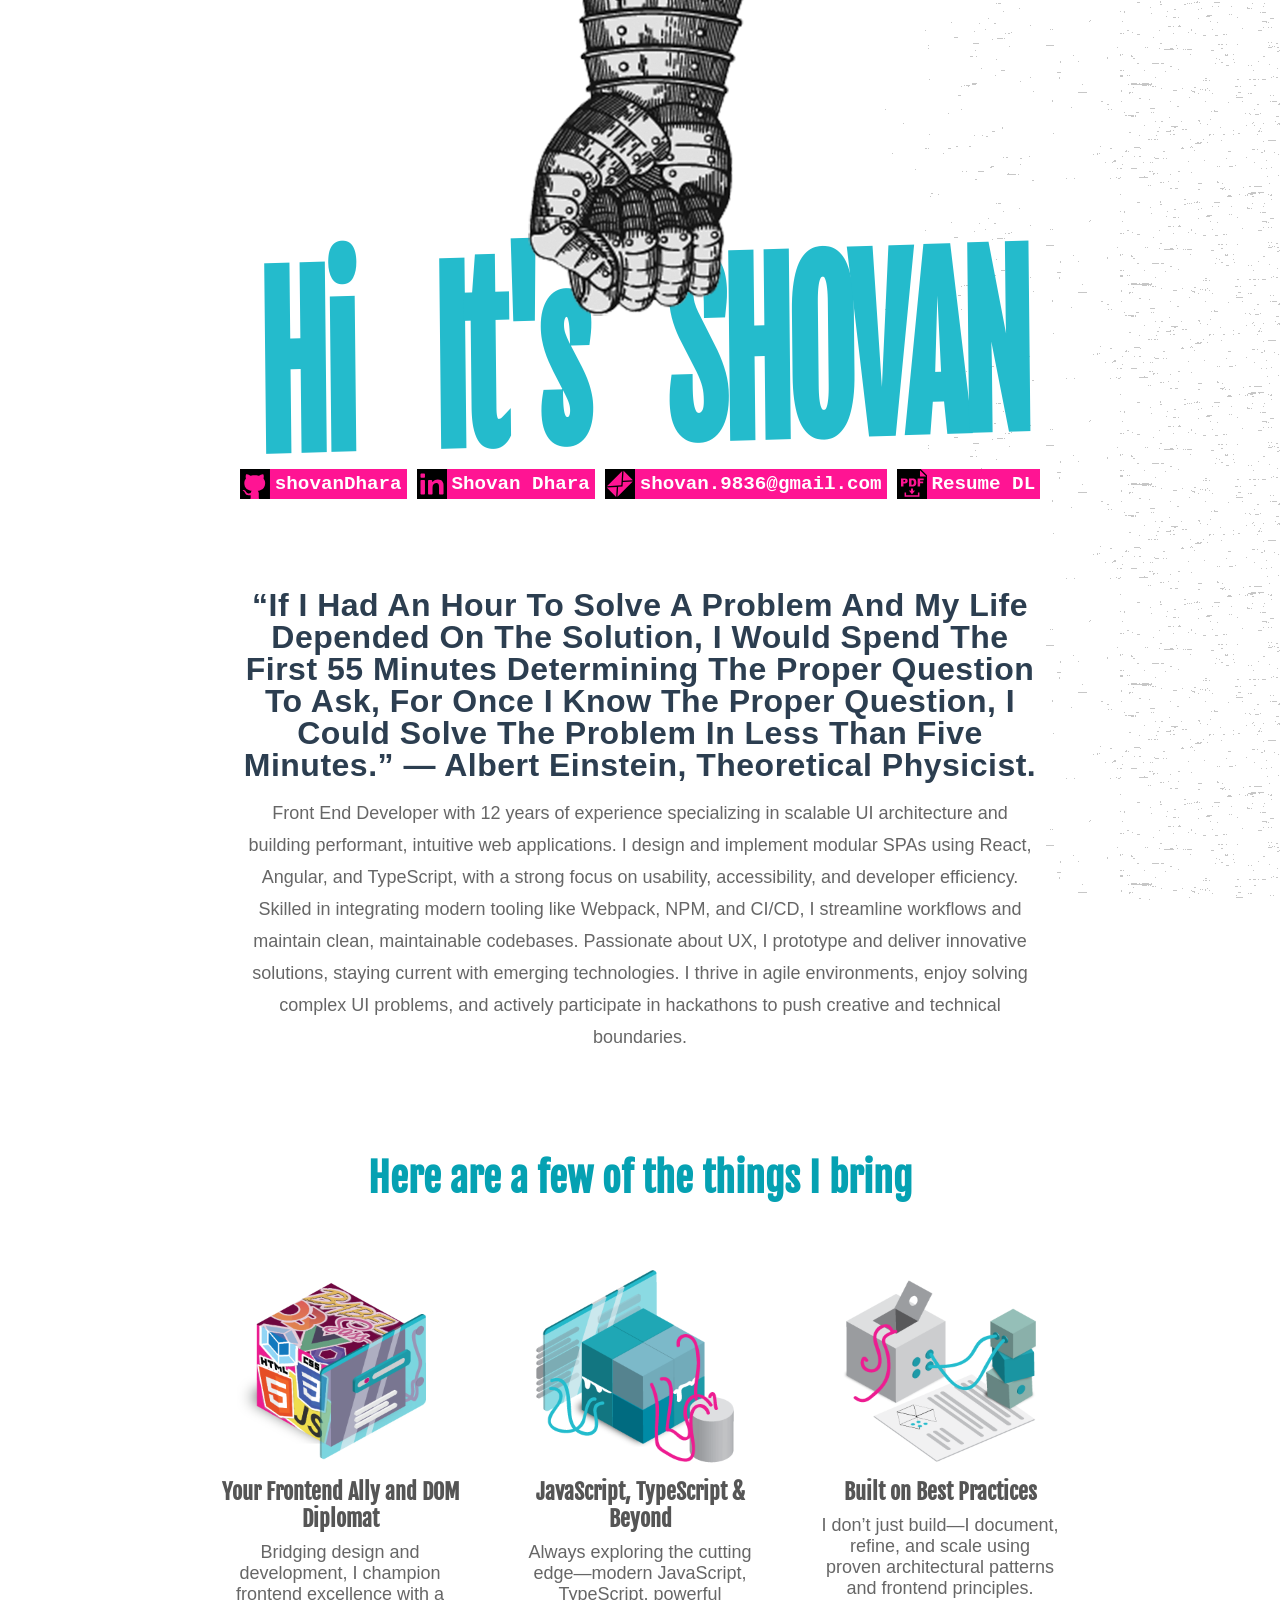
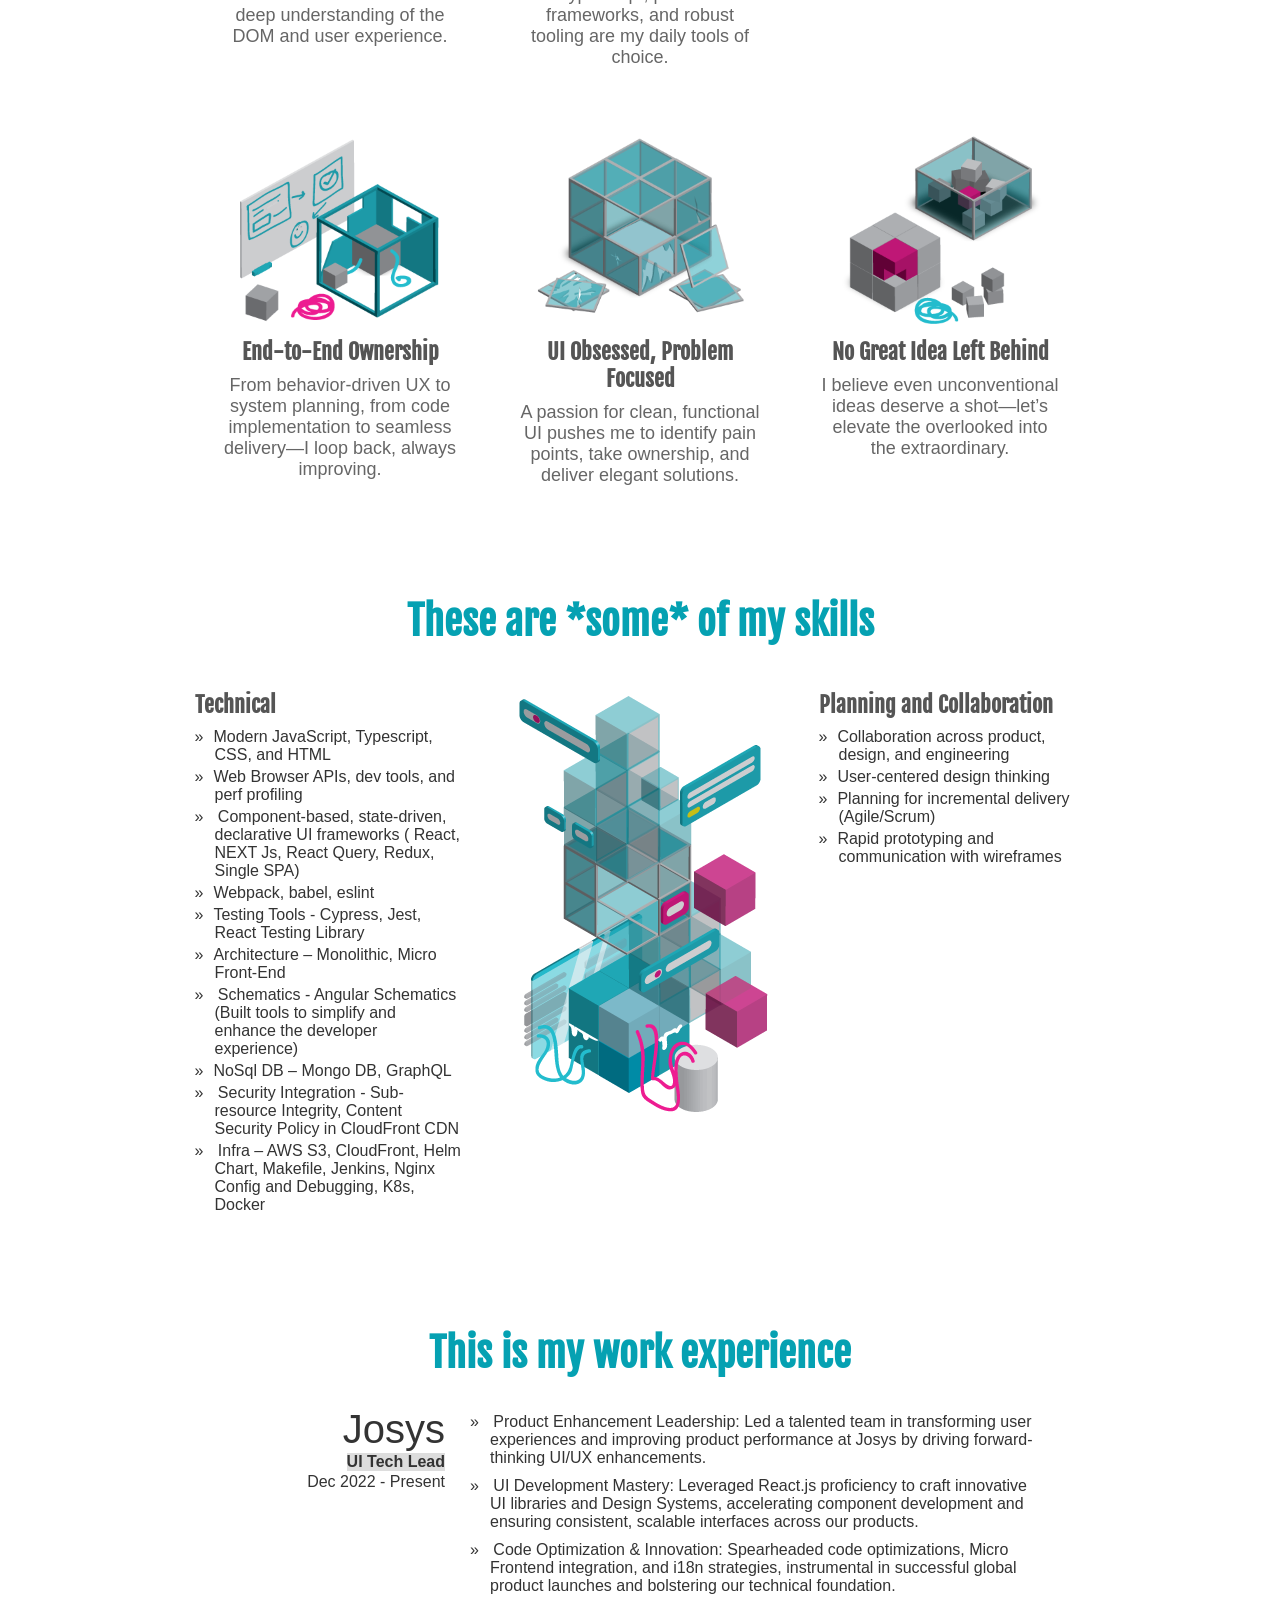
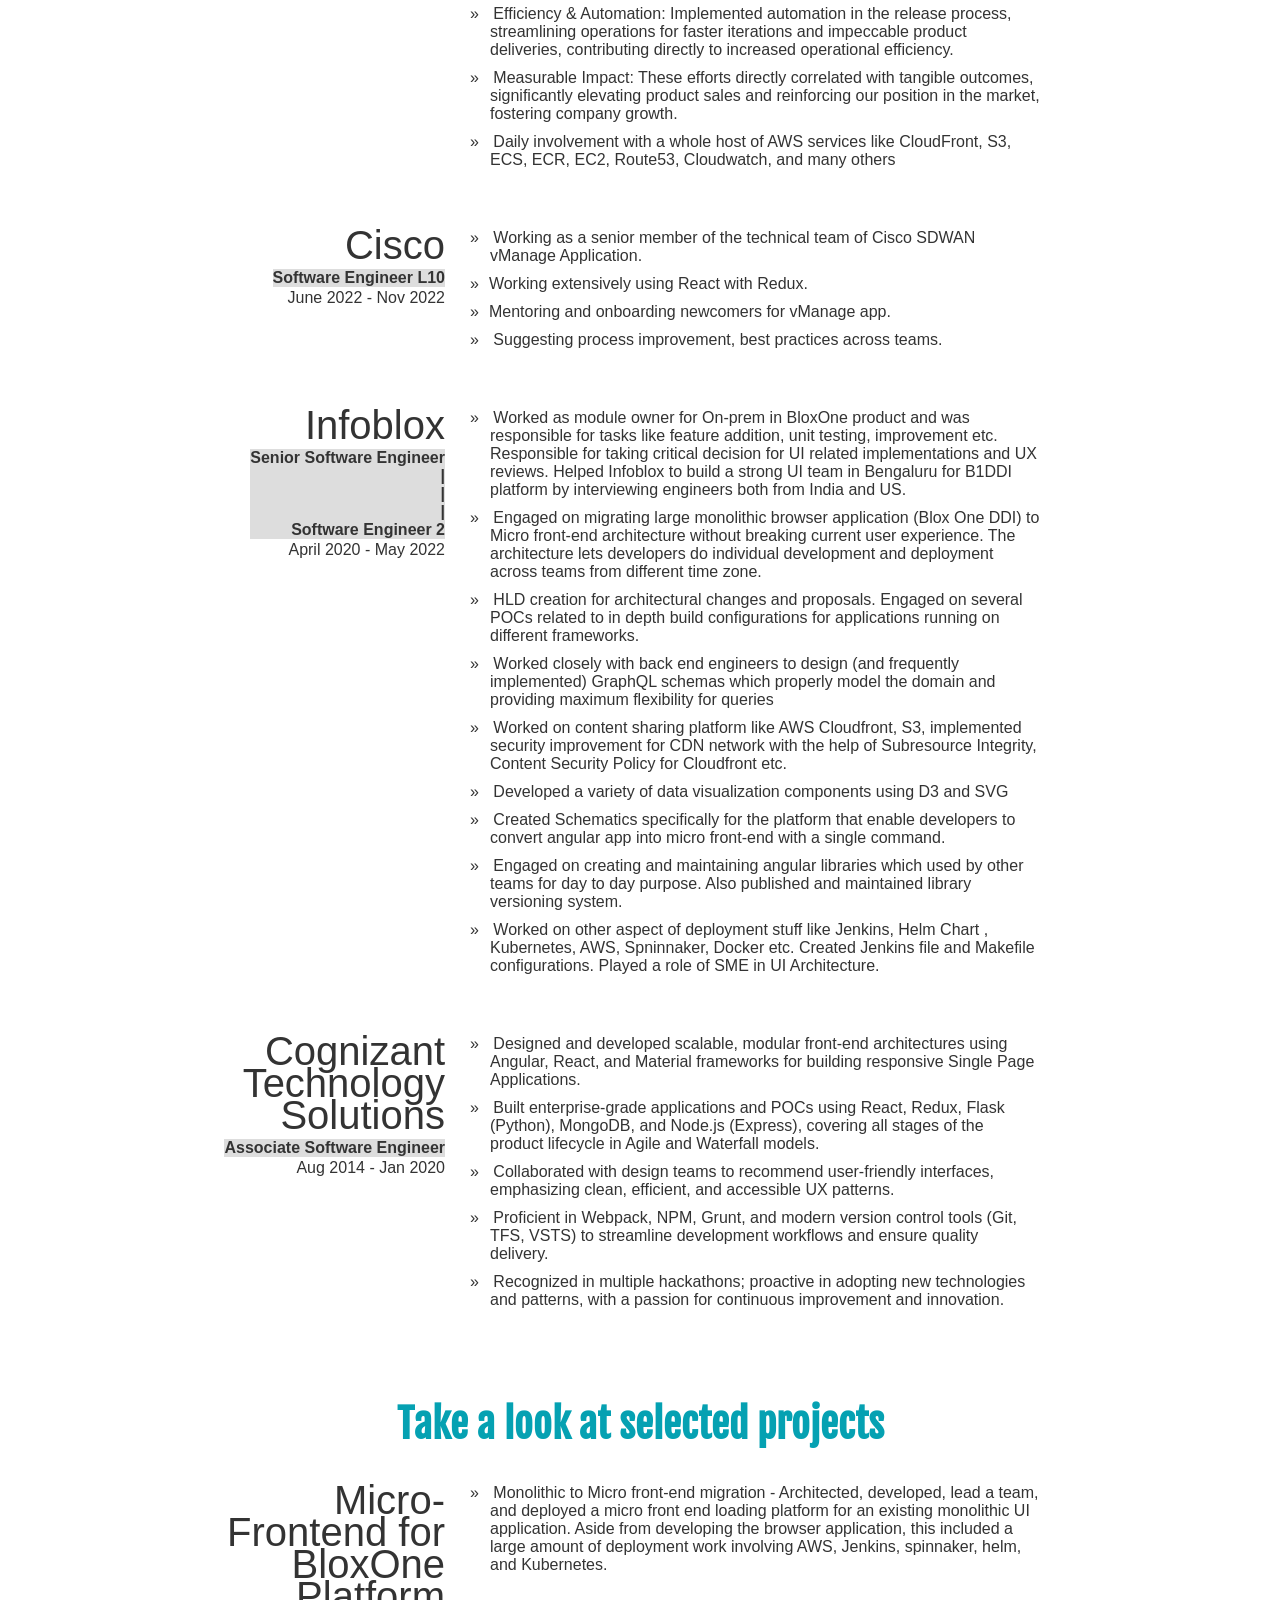
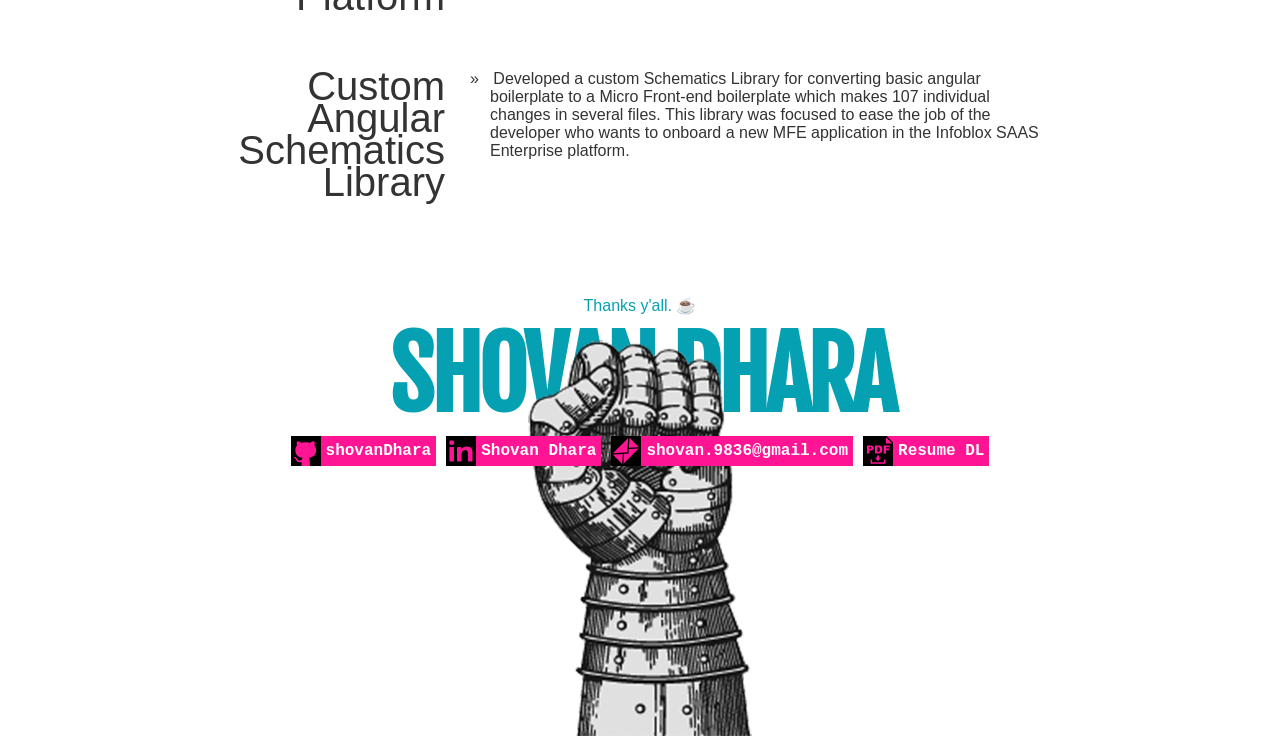
==== index.html @ a3c4936b "slight modification" ====
<!DOCTYPE html>
<html lang="en">
  <head>
    <meta charset="utf-8" />
    <meta name="viewport" content="width=device-width, initial-scale=1" />
    <title>Hey, it's me! Shovan Dhara!</title>
    <link rel="shortcut icon" type="image/x-icon" href="favicon.ico" />
    <link rel="icon" type="image/png" sizes="32x32" href="/favicon-32x32.png" />
    <link rel="icon" type="image/png" sizes="16x16" href="/favicon-16x16.png" />
    <link
      href="https://fonts.googleapis.com/css?family=Knewave"
      rel="stylesheet"
    />
    <script>
      window.dataLayer = window.dataLayer || [];
      function gtag() {
        dataLayer.push(arguments);
      }
      gtag("js", new Date());
      gtag("config", "UA-123012336-1");
    </script>
    <style>
      body {
        display: none;
      }
      .first-name {
        padding-right: 5rem;
      }
      .intro-blurb-title {
        font-size: 2rem;
        font-weight: 700;
        color: #2c3e50;
        margin-bottom: 1rem;
        letter-spacing: 0.5px;
        text-transform: capitalize;
        transition: all 0.3s ease-in-out;
      }

      .intro-blurb-title:hover {
        color: #24bbcc;
        transform: translateY(-2px);
      }
    </style>
  </head>
  <body>
    <div class="big-ol-fist__intro" style="z-index: 1"></div>
    <div class="intro">
      <div
        class="name"
        title="Thanks for vibin' and keepin' it tight. If you need me, I'm on my mobile."
      >
        <div class="baffling first-name">Hi</div>
        <div class="baffling first-name">It's</div>
        <div class="baffling last-name">SHOVAN</div>
      </div>
      <br />
      <div class="contact" style="z-index: 2">
        <a href="https://github.com/shovanDhara">
          <img class="svg-icon" src="gh-icon.svg" />
          <span class="baffling">shovanDhara</span>
        </a>
        <a href="https://www.linkedin.com/in/shovan-dhara/">
          <img class="svg-icon" src="linkedin-icon.svg" />
          <span class="baffling">Shovan Dhara</span>
        </a>
        <a href="mailto:shovan.9836@gmail.com">
          <img class="svg-icon" src="email-icon.svg" />
          <span class="baffling">shovan.9836@gmail.com</span>
        </a>
        <a href="resume.pdf" target="_blank">
          <img class="svg-icon" src="dl-icon.svg" />
          <span class="baffling">Resume DL</span>
        </a>
      </div>
      <div class="intro-blurb">
        <section class="intro-blurb-title">
          “If I had an hour to solve a problem and my life depended on the
          solution, I would spend the first 55 minutes determining the proper
          question to ask, for once I know the proper question, I could solve
          the problem in less than five minutes.” — Albert Einstein, Theoretical
          Physicist.
        </section>

        Front End Developer with 12 years of experience specializing in scalable
        UI architecture and building performant, intuitive web applications. I
        design and implement modular SPAs using React, Angular, and TypeScript,
        with a strong focus on usability, accessibility, and developer
        efficiency. Skilled in integrating modern tooling like Webpack, NPM, and
        CI/CD, I streamline workflows and maintain clean, maintainable
        codebases. Passionate about UX, I prototype and deliver innovative
        solutions, staying current with emerging technologies. I thrive in agile
        environments, enjoy solving complex UI problems, and actively
        participate in hackathons to push creative and technical boundaries.
      </div>
    </div>
    <div class="content">
      <section class="things-i-bring-section">
        <h1 class="baffling">Here are a few of the things I bring</h1>
        <div class="things-i-bring-grid">
          <div class="thing-i-bring">
            <div class="thing-i-bring-art"><img src="love-art.png" /></div>
            <h2 class="thing-i-bring-title">
              Your Frontend Ally and DOM Diplomat
            </h2>
            <p class="thing-i-bring-blurb">
              Bridging design and development, I champion frontend excellence
              with a deep understanding of the DOM and user experience.
            </p>
          </div>
          <div class="thing-i-bring">
            <div class="thing-i-bring-art"><img src="modernjs-art.png" /></div>
            <h2 class="thing-i-bring-title">JavaScript, TypeScript & Beyond</h2>
            <p class="thing-i-bring-blurb">
              Always exploring the cutting edge—modern JavaScript, TypeScript,
              powerful frameworks, and robust tooling are my daily tools of
              choice.
            </p>
          </div>
          <div class="thing-i-bring">
            <div class="thing-i-bring-art"><img src="cleanui-art.png" /></div>
            <h2 class="thing-i-bring-title">Built on Best Practices</h2>
            <p class="thing-i-bring-blurb">
              I don’t just build—I document, refine, and scale using proven
              architectural patterns and frontend principles.
            </p>
          </div>
          <div class="thing-i-bring">
            <div class="thing-i-bring-art">
              <img src="ideatoimpl-art.png" />
            </div>
            <h2 class="thing-i-bring-title">End-to-End Ownership</h2>
            <p class="thing-i-bring-blurb">
              From behavior-driven UX to system planning, from code
              implementation to seamless delivery—I loop back, always improving.
            </p>
          </div>
          <div class="thing-i-bring">
            <div class="thing-i-bring-art">
              <img src="initiative-art.png" />
            </div>
            <h2 class="thing-i-bring-title">UI Obsessed, Problem Focused</h2>
            <p class="thing-i-bring-blurb">
              A passion for clean, functional UI pushes me to identify pain
              points, take ownership, and deliver elegant solutions.
            </p>
          </div>
          <div class="thing-i-bring">
            <div class="thing-i-bring-art"><img src="crossteam-art.png" /></div>
            <h2 class="thing-i-bring-title">No Great Idea Left Behind</h2>
            <p class="thing-i-bring-blurb">
              I believe even unconventional ideas deserve a shot—let’s elevate
              the overlooked into the extraordinary.
            </p>
          </div>
        </div>
      </section>
      <section class="some-skills-section">
        <h1 class="baffling">These are *some* of my skills</h1>
        <div class="some-skills">
          <div class="some-skills-column">
            <div class="some-skills-block">
              <h2 class="some-skills-block-title">Technical</h2>
              <ul class="some-skills-block-list">
                <li>Modern JavaScript, Typescript, CSS, and HTML</li>
                <li>Web Browser APIs, dev tools, and perf profiling</li>
                <li>
                  Component-based, state-driven, declarative UI frameworks (
                  React, NEXT Js, React Query, Redux, Single SPA)
                </li>
                <li>Webpack, babel, eslint</li>
                <li>Testing Tools - Cypress, Jest, React Testing Library</li>
                <li>Architecture – Monolithic, Micro Front-End</li>
                <li>
                  Schematics - Angular Schematics (Built tools to simplify and
                  enhance the developer experience)
                </li>
                <li>NoSql DB – Mongo DB, GraphQL</li>
                <li>
                  Security Integration - Sub-resource Integrity, Content
                  Security Policy in CloudFront CDN
                </li>
                <li>
                  Infra – AWS S3, CloudFront, Helm Chart, Makefile, Jenkins,
                  Nginx Config and Debugging, K8s, Docker
                </li>
              </ul>
            </div>
          </div>
          <div class="some-skills-column">
            <img src="skills-art-placeholder.png" />
          </div>
          <div class="some-skills-column">
            <div class="some-skills-block">
              <h2 class="some-skills-block-title">
                Planning and Collaboration
              </h2>
              <ul class="some-skills-block-list">
                <li>Collaboration across product, design, and engineering</li>
                <li>User-centered design thinking</li>
                <li>Planning for incremental delivery (Agile/Scrum)</li>
                <li>Rapid prototyping and communication with wireframes</li>
              </ul>
            </div>
          </div>
        </div>
      </section>

      <section class="experience-section">
        <h1 class="baffling">This is my work experience</h1>
        <div class="experience-block">
          <div class="experience-block-place">
            <div class="experience-block-place-title">Josys</div>
            <br />
            <div class="experience-block-place-role">UI Tech Lead</div>
            <div class="experience-block-place-time">Dec 2022 - Present</div>
          </div>
          <ul class="experience-block-experience-list">
            <li>
              Product Enhancement Leadership: Led a talented team in
              transforming user experiences and improving product performance at
              Josys by driving forward-thinking UI/UX enhancements.
            </li>
            <li>
              UI Development Mastery: Leveraged React.js proficiency to craft
              innovative UI libraries and Design Systems, accelerating component
              development and ensuring consistent, scalable interfaces across
              our products.
            </li>
            <li>
              Code Optimization & Innovation: Spearheaded code optimizations,
              Micro Frontend integration, and i18n strategies, instrumental in
              successful global product launches and bolstering our technical
              foundation.
            </li>
            <li>
              Efficiency & Automation: Implemented automation in the release
              process, streamlining operations for faster iterations and
              impeccable product deliveries, contributing directly to increased
              operational efficiency.
            </li>
            <li>
              Measurable Impact: These efforts directly correlated with tangible
              outcomes, significantly elevating product sales and reinforcing
              our position in the market, fostering company growth.
            </li>
            <li>
              Daily involvement with a whole host of AWS services like
              CloudFront, S3, ECS, ECR, EC2, Route53, Cloudwatch, and many
              others
            </li>
          </ul>
        </div>
        <div class="experience-block">
          <div class="experience-block-place">
            <div class="experience-block-place-title">Cisco</div>
            <br />
            <div class="experience-block-place-role">Software Engineer L10</div>
            <div class="experience-block-place-time">June 2022 - Nov 2022</div>
          </div>
          <ul class="experience-block-experience-list">
            <li>
              Working as a senior member of the technical team of Cisco SDWAN
              vManage Application.
            </li>
            <li>Working extensively using React with Redux.</li>
            <li>Mentoring and onboarding newcomers for vManage app.</li>
            <li>
              Suggesting process improvement, best practices across teams.
            </li>
          </ul>
        </div>
        <div class="experience-block">
          <div class="experience-block-place">
            <div class="experience-block-place-title">Infoblox</div>
            <br />
            <div class="experience-block-place-role">
              Senior Software Engineer <br />
              | <br />
              | <br />
              | <br />
              Software Engineer 2
            </div>
            <div class="experience-block-place-time">April 2020 - May 2022</div>
          </div>
          <ul class="experience-block-experience-list">
            <li>
              Worked as module owner for On-prem in BloxOne product and was
              responsible for tasks like feature addition, unit testing,
              improvement etc. Responsible for taking critical decision for UI
              related implementations and UX reviews. Helped Infoblox to build a
              strong UI team in Bengaluru for B1DDI platform by interviewing
              engineers both from India and US.
            </li>
            <li>
              Engaged on migrating large monolithic browser application (Blox
              One DDI) to Micro front-end architecture without breaking current
              user experience. The architecture lets developers do individual
              development and deployment across teams from different time zone.
            </li>
            <li>
              HLD creation for architectural changes and proposals. Engaged on
              several POCs related to in depth build configurations for
              applications running on different frameworks.
            </li>
            <li>
              Worked closely with back end engineers to design (and frequently
              implemented) GraphQL schemas which properly model the domain and
              providing maximum flexibility for queries
            </li>
            <li>
              Worked on content sharing platform like AWS Cloudfront, S3,
              implemented security improvement for CDN network with the help of
              Subresource Integrity, Content Security Policy for Cloudfront etc.
            </li>
            <li>
              Developed a variety of data visualization components using D3 and
              SVG
            </li>
            <li>
              Created Schematics specifically for the platform that enable
              developers to convert angular app into micro front-end with a
              single command.
            </li>
            <li>
              Engaged on creating and maintaining angular libraries which used
              by other teams for day to day purpose. Also published and
              maintained library versioning system.
            </li>
            <li>
              Worked on other aspect of deployment stuff like Jenkins, Helm
              Chart , Kubernetes, AWS, Spninnaker, Docker etc. Created Jenkins
              file and Makefile configurations. Played a role of SME in UI
              Architecture.
            </li>
          </ul>
        </div>
        <div class="experience-block">
          <div class="experience-block-place">
            <div class="experience-block-place-title">
              Cognizant Technology Solutions
            </div>
            <br />
            <div class="experience-block-place-role">
              Associate Software Engineer
            </div>
            <div class="experience-block-place-time">Aug 2014 - Jan 2020</div>
          </div>
          <ul class="experience-block-experience-list">
            <li>
              Designed and developed scalable, modular front-end architectures
              using Angular, React, and Material frameworks for building
              responsive Single Page Applications.
            </li>
            <li>
              Built enterprise-grade applications and POCs using React, Redux,
              Flask (Python), MongoDB, and Node.js (Express), covering all
              stages of the product lifecycle in Agile and Waterfall models.
            </li>
            <li>
              Collaborated with design teams to recommend user-friendly
              interfaces, emphasizing clean, efficient, and accessible UX
              patterns.
            </li>
            <li>
              Proficient in Webpack, NPM, Grunt, and modern version control
              tools (Git, TFS, VSTS) to streamline development workflows and
              ensure quality delivery.
            </li>
            <li>
              Recognized in multiple hackathons; proactive in adopting new
              technologies and patterns, with a passion for continuous
              improvement and innovation.
            </li>
          </ul>
        </div>
      </section>

      <section class="projects-section">
        <h1 class="baffling">Take a look at selected projects</h1>
        <div class="experience-block">
          <div class="experience-block-place">
            <div class="experience-block-place-title">
              Micro-Frontend for BloxOne Platform
            </div>
          </div>
          <ul class="experience-block-experience-list">
            <li>
              Monolithic to Micro front-end migration - Architected, developed,
              lead a team, and deployed a micro front end loading platform for
              an existing monolithic UI application. Aside from developing the
              browser application, this included a large amount of deployment
              work involving AWS, Jenkins, spinnaker, helm, and Kubernetes.
            </li>
          </ul>
        </div>
        <div class="experience-block">
          <div class="experience-block-place">
            <div class="experience-block-place-title">
              Custom Angular Schematics Library
            </div>
          </div>
          <ul class="experience-block-experience-list">
            <li>
              Developed a custom Schematics Library for converting basic angular
              boilerplate to a Micro Front-end boilerplate which makes 107
              individual changes in several files. This library was focused to
              ease the job of the developer who wants to onboard a new MFE
              application in the Infoblox SAAS Enterprise platform.
            </li>
          </ul>
        </div>
      </section>
    </div>
    <footer class="footer">
      <p>Thanks y'all. ☕</p>
      <h1 class="my-name">SHOVAN DHARA</h1>
      <div class="big-ol-fist__outro"></div>
      <div class="contact" style="position: relative">
        <a href="https://github.com/shovanDhara">
          <img class="svg-icon" src="gh-icon.svg" />
          <span class="baffling">shovanDhara</span>
        </a>
        <a href="https://www.linkedin.com/in/shovan-dhara/">
          <img class="svg-icon" src="linkedin-icon.svg" />
          <span class="baffling">Shovan Dhara</span>
        </a>
        <a href="mailto:shovan.9836@gmail.com">
          <img class="svg-icon" src="email-icon.svg" />
          <span class="baffling">shovan.9836@gmail.com</span>
        </a>
        <a href="resume.pdf" target="_blank">
          <img class="svg-icon" src="dl-icon.svg" />
          <span class="baffling">Resume DL</span>
        </a>
      </div>
    </footer>
    <script src="main.js"></script>
    <style>
      body {
        display: block;
      }
    </style>
    <script type="text/javascript" src="main.js"></script>
  </body>
</html>
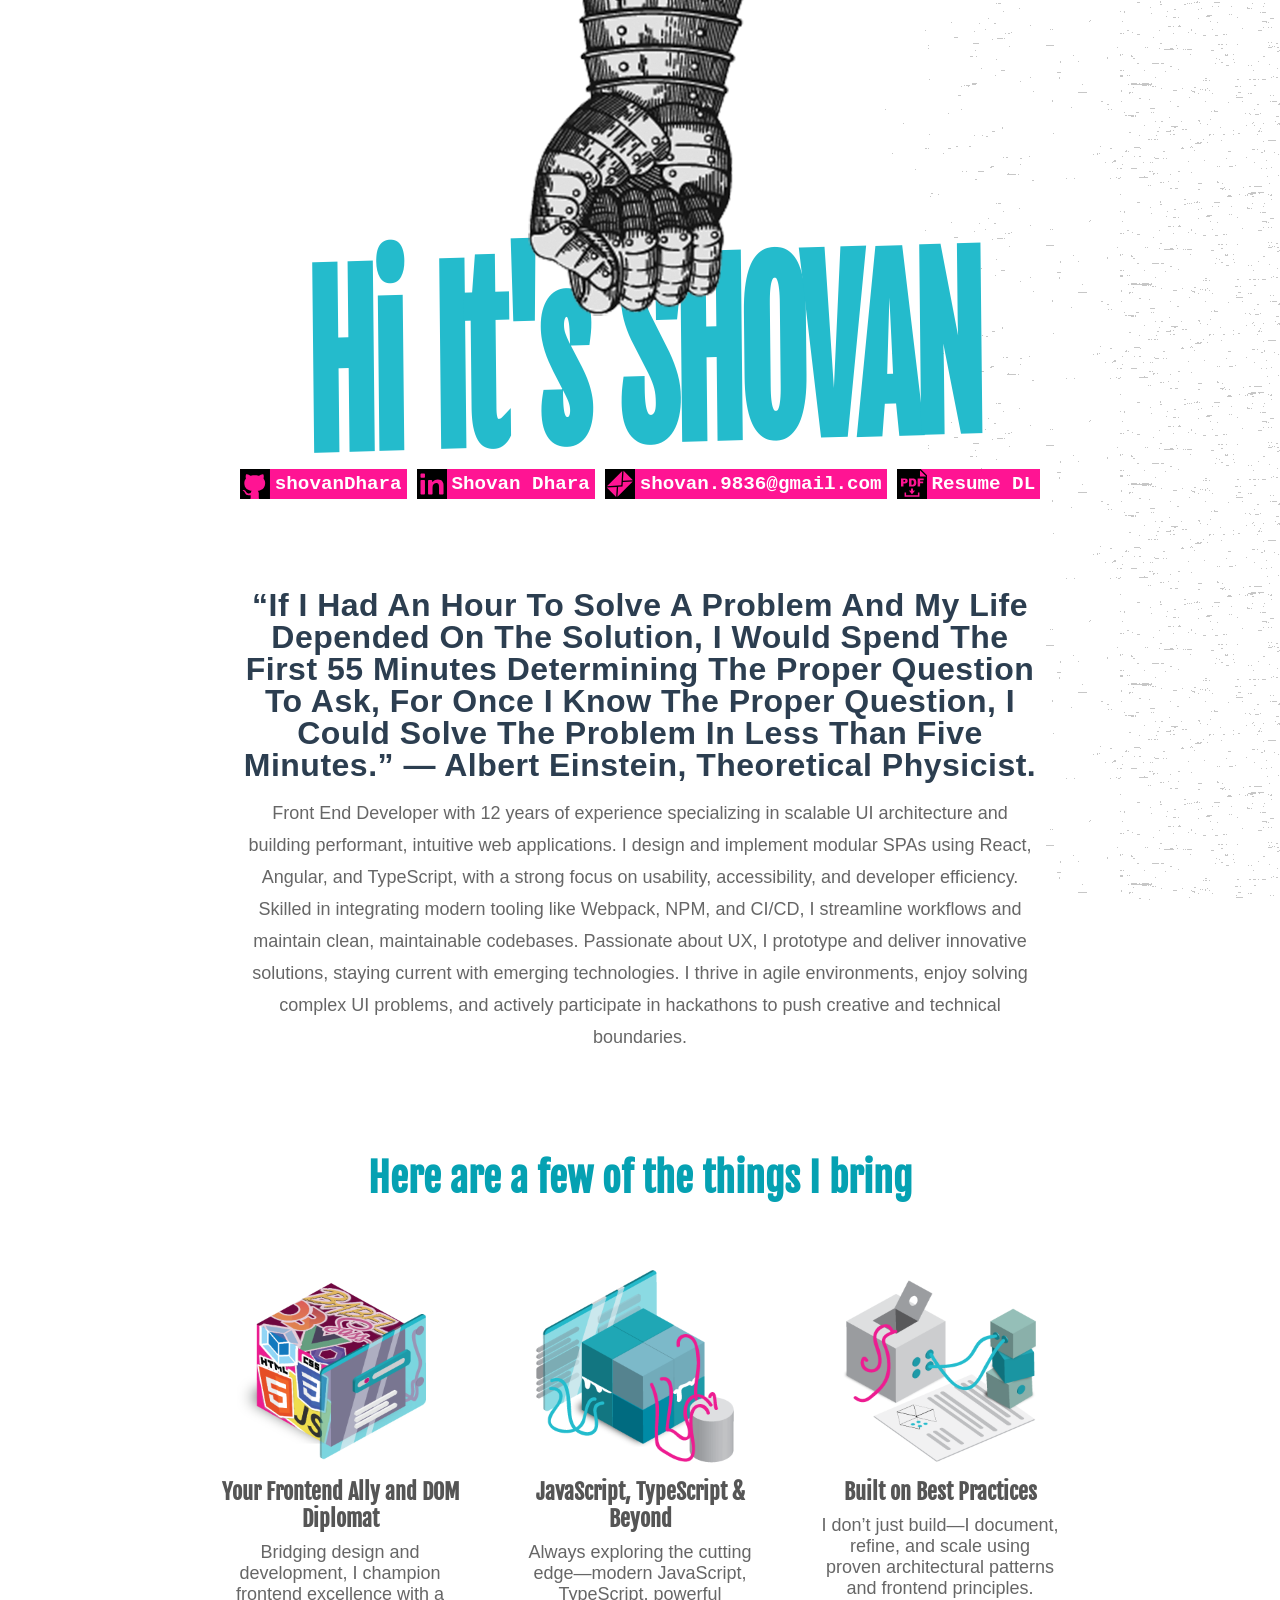
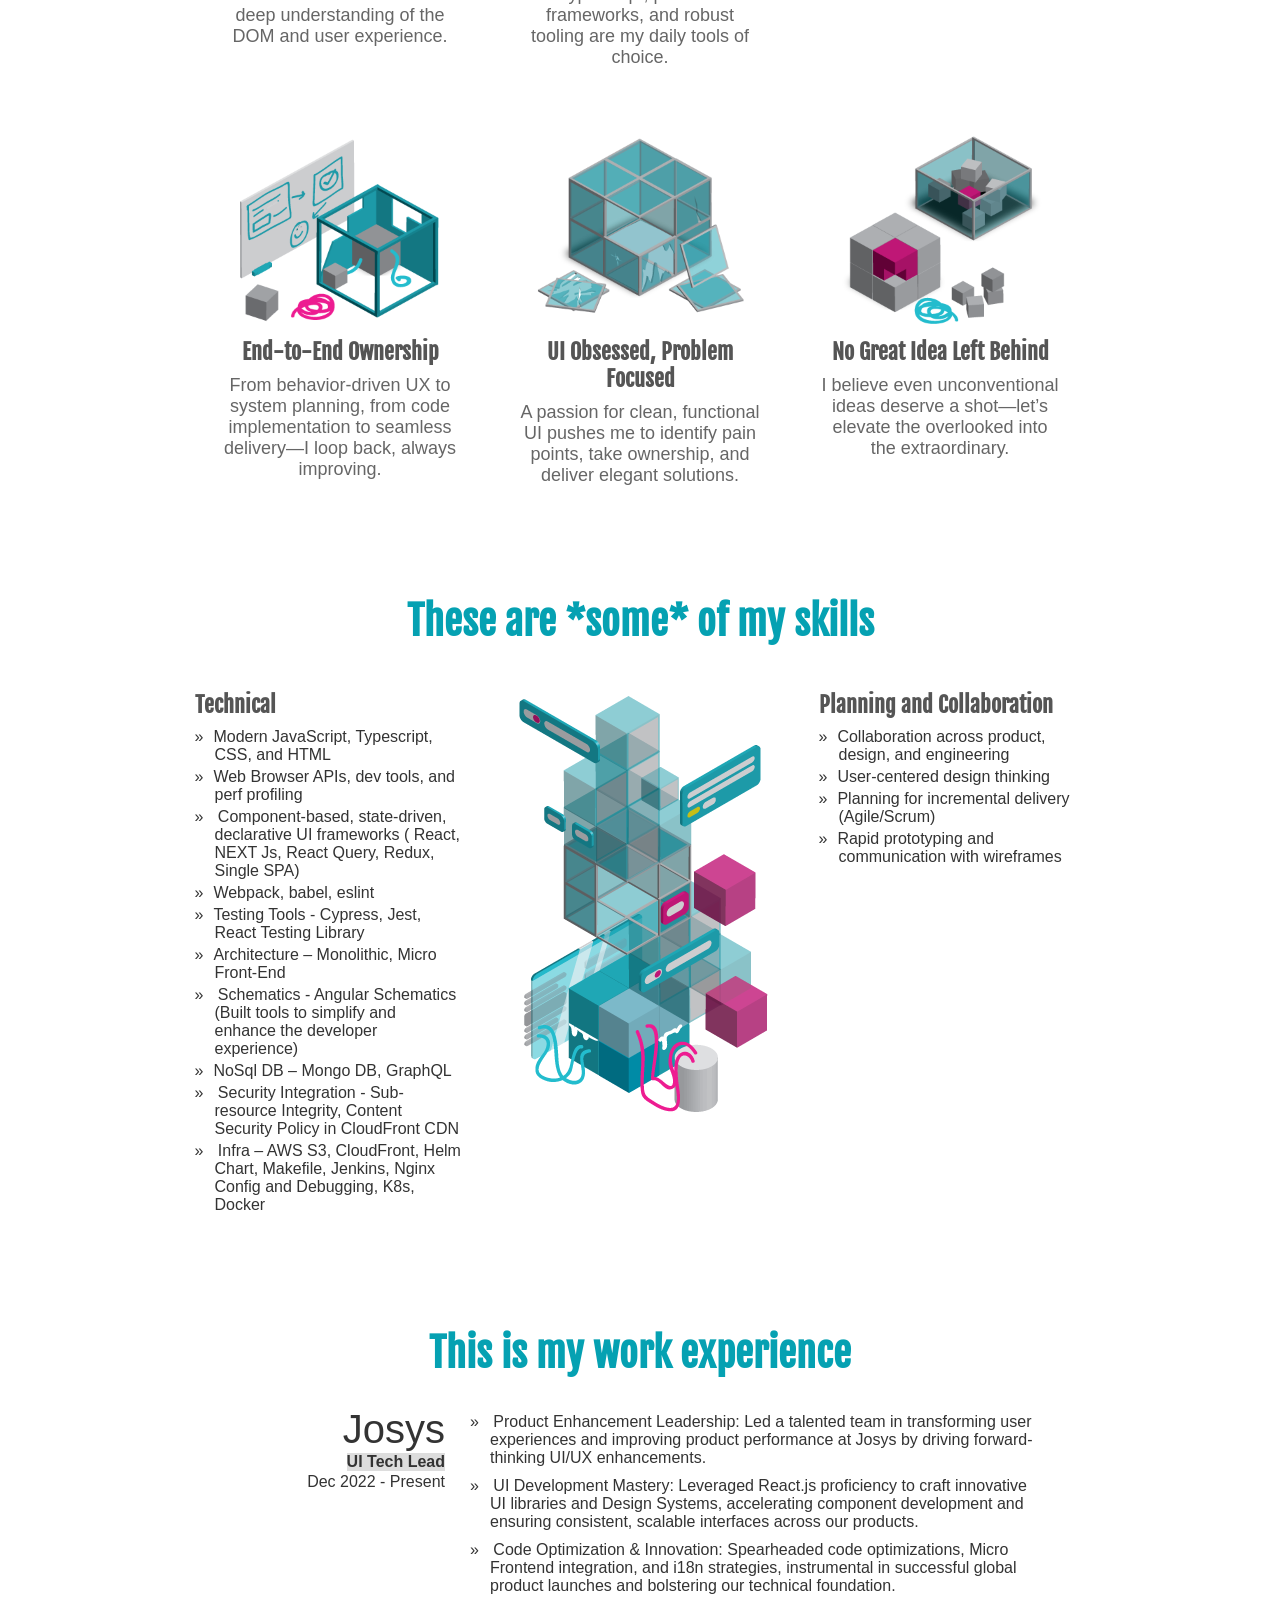
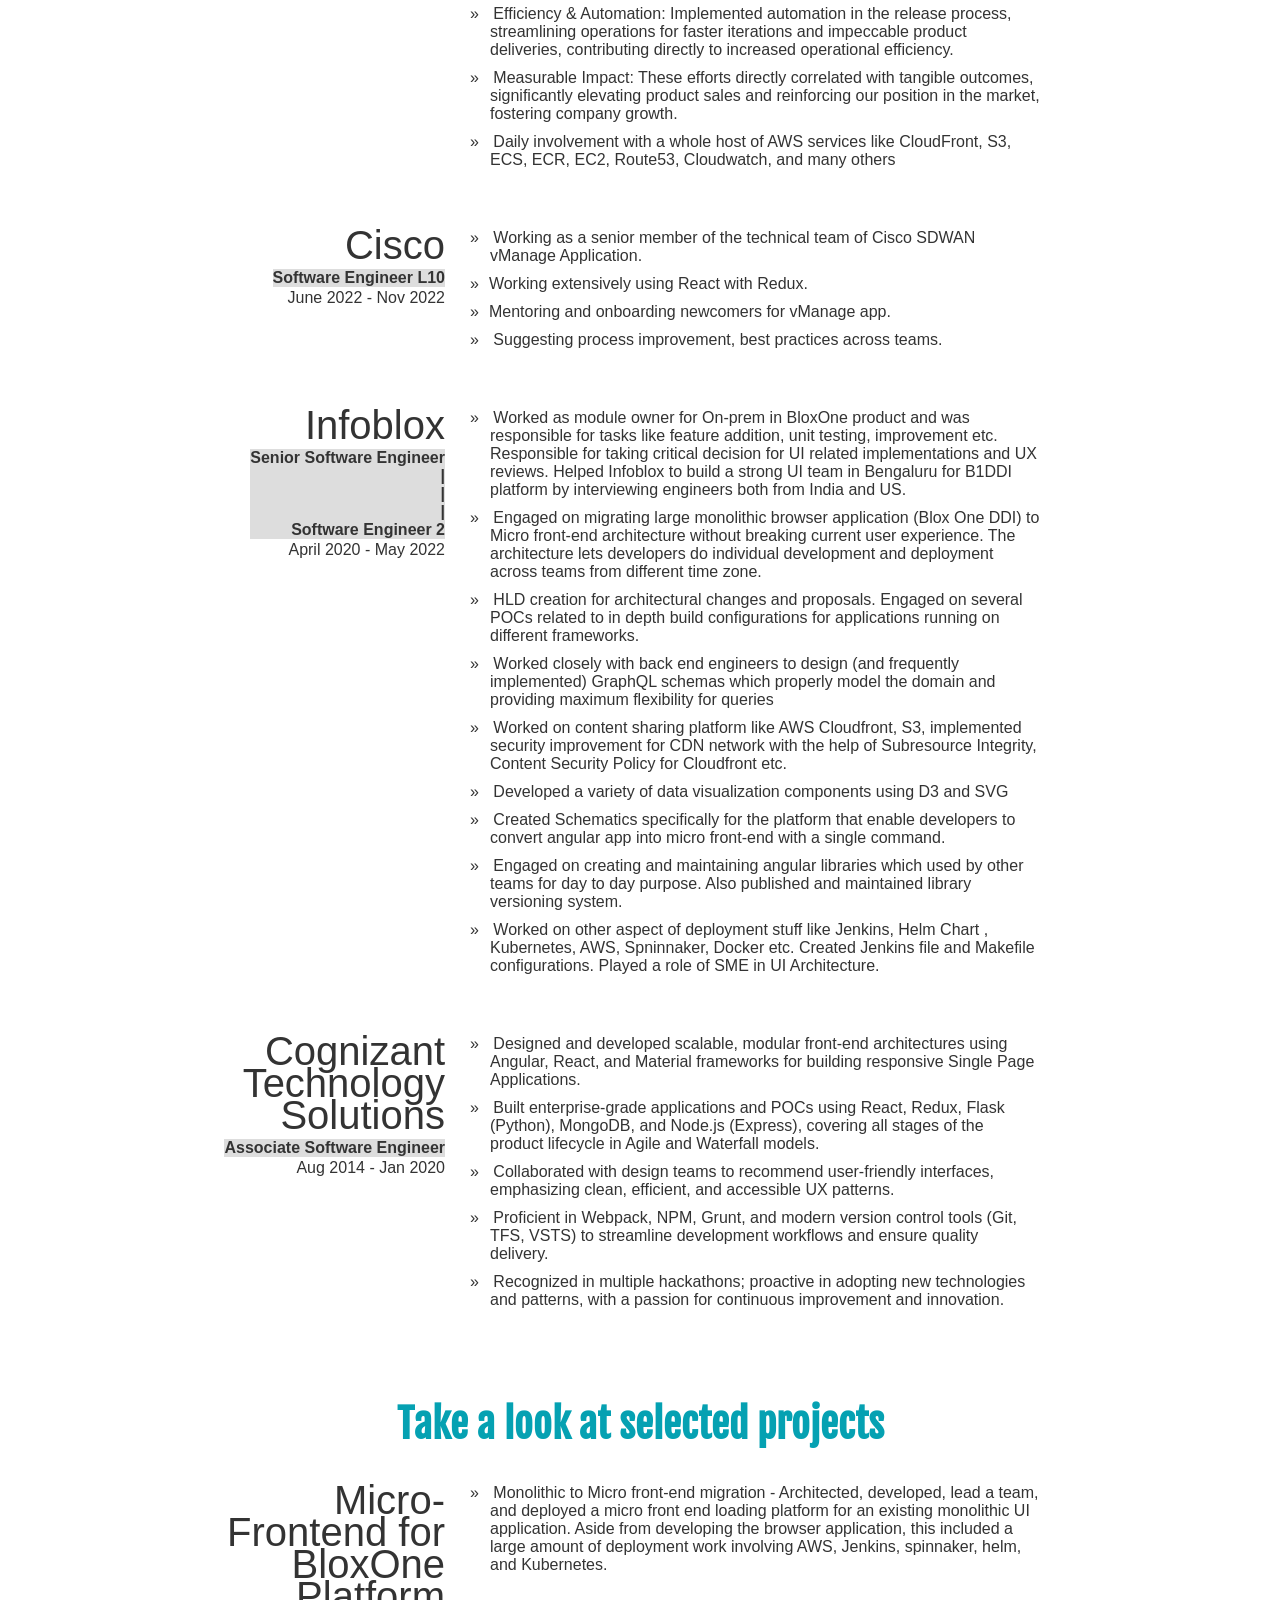
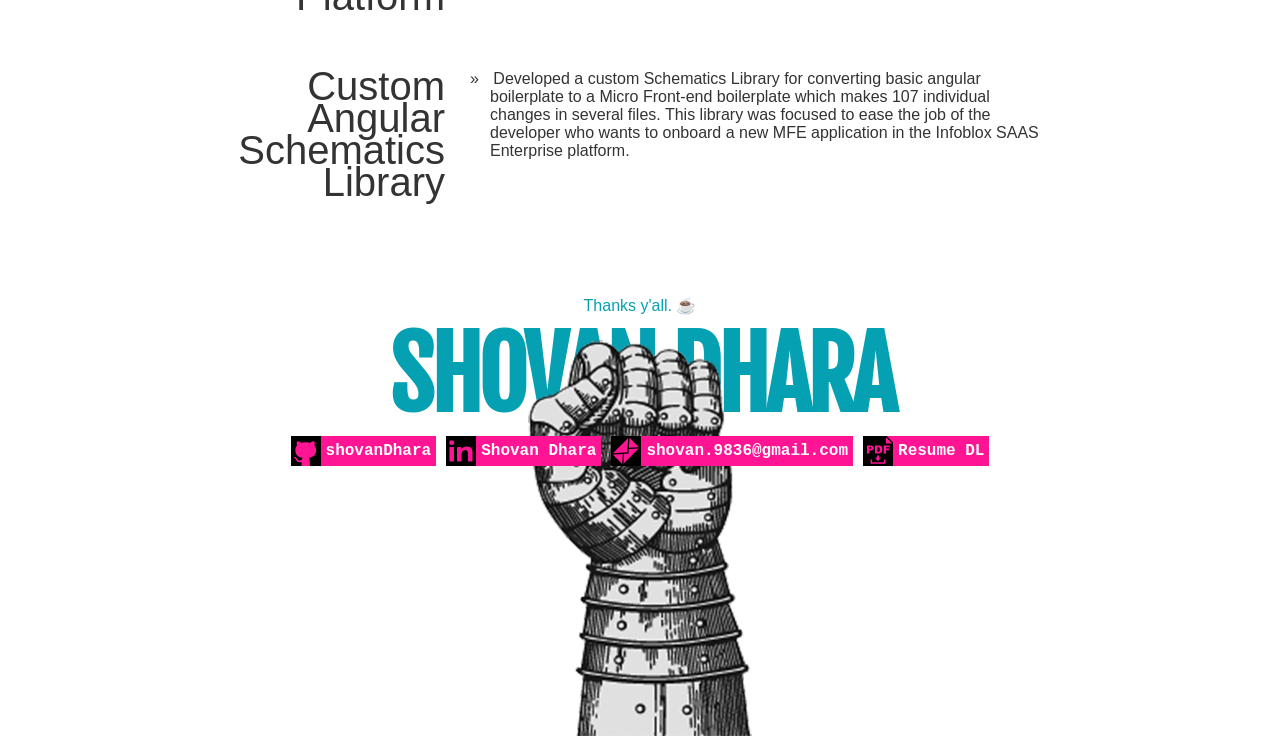
==== commit 68ecf569: "responsive fix" ====
--- a/index.html
+++ b/index.html
@@ -24,7 +24,7 @@
         display: none;
       }
       .first-name {
-        padding-right: 5rem;
+        padding-right: 2rem;
       }
       .intro-blurb-title {
         font-size: 2rem;
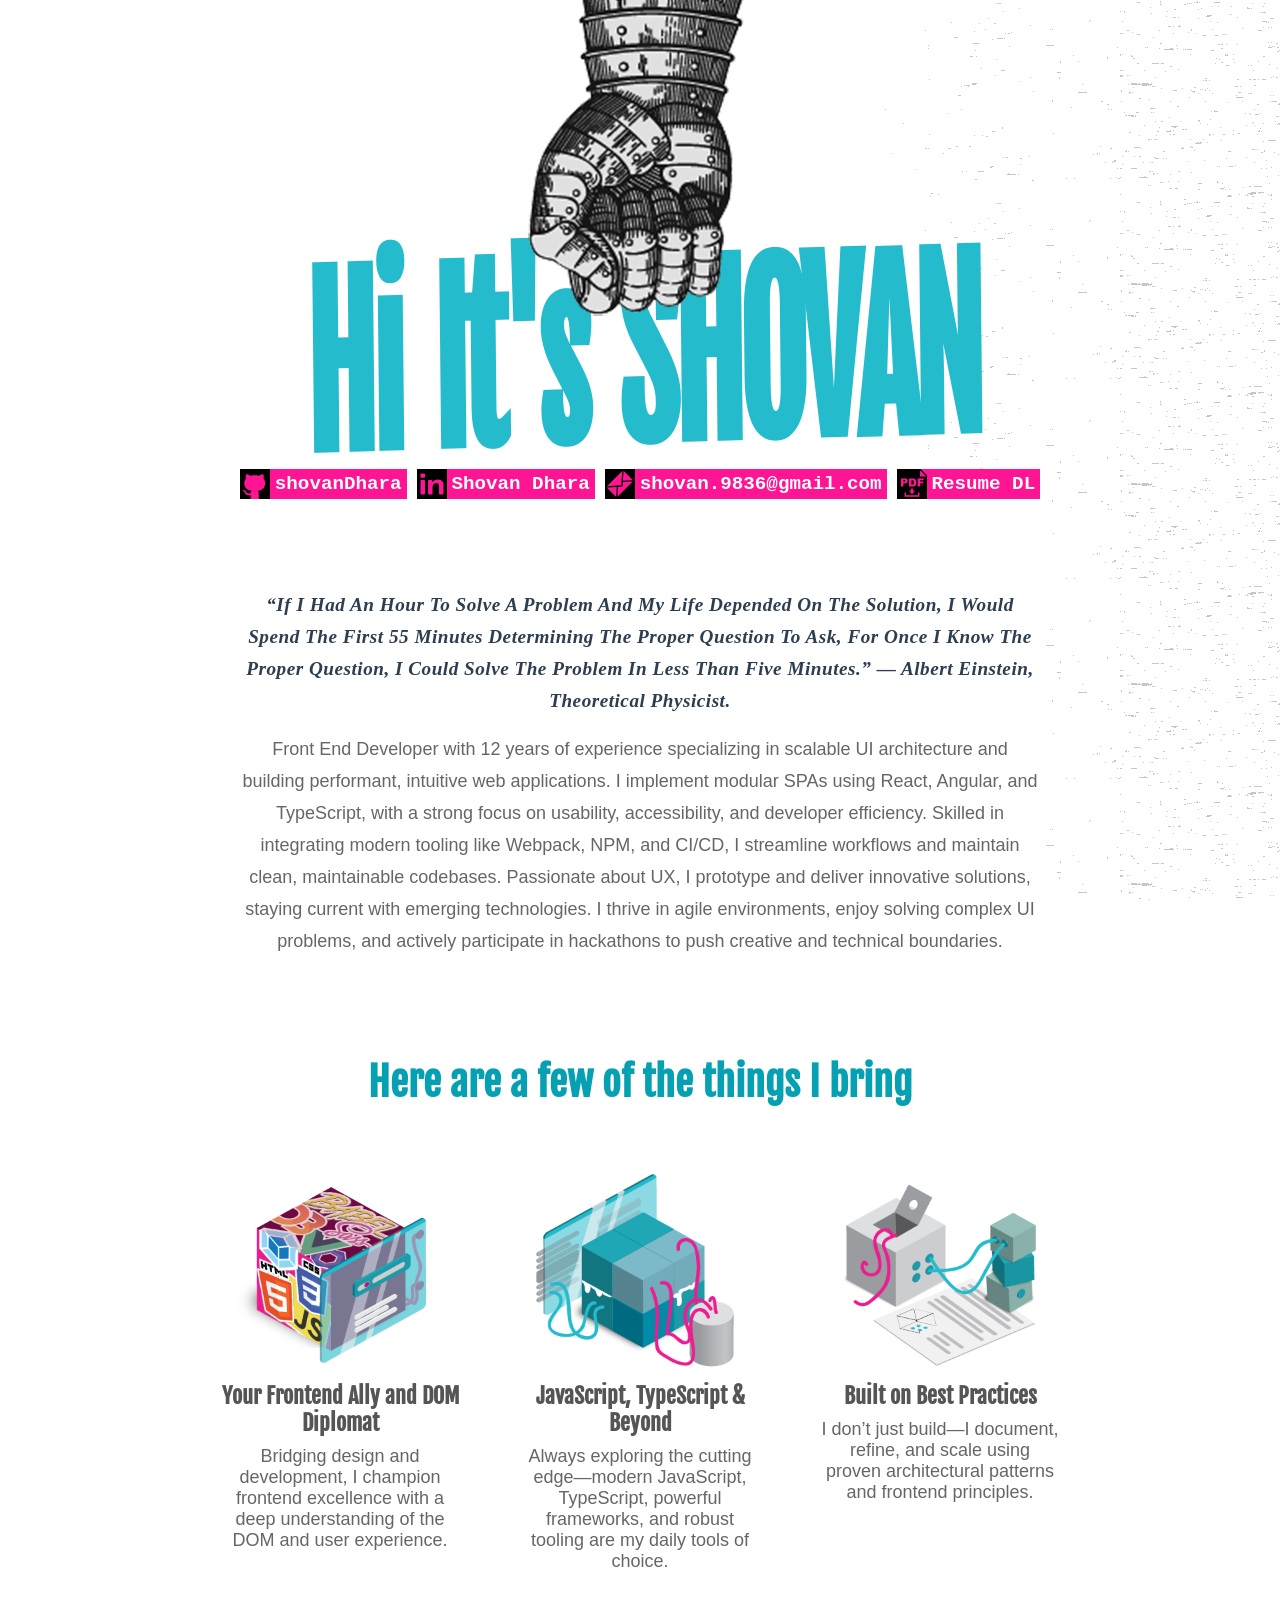
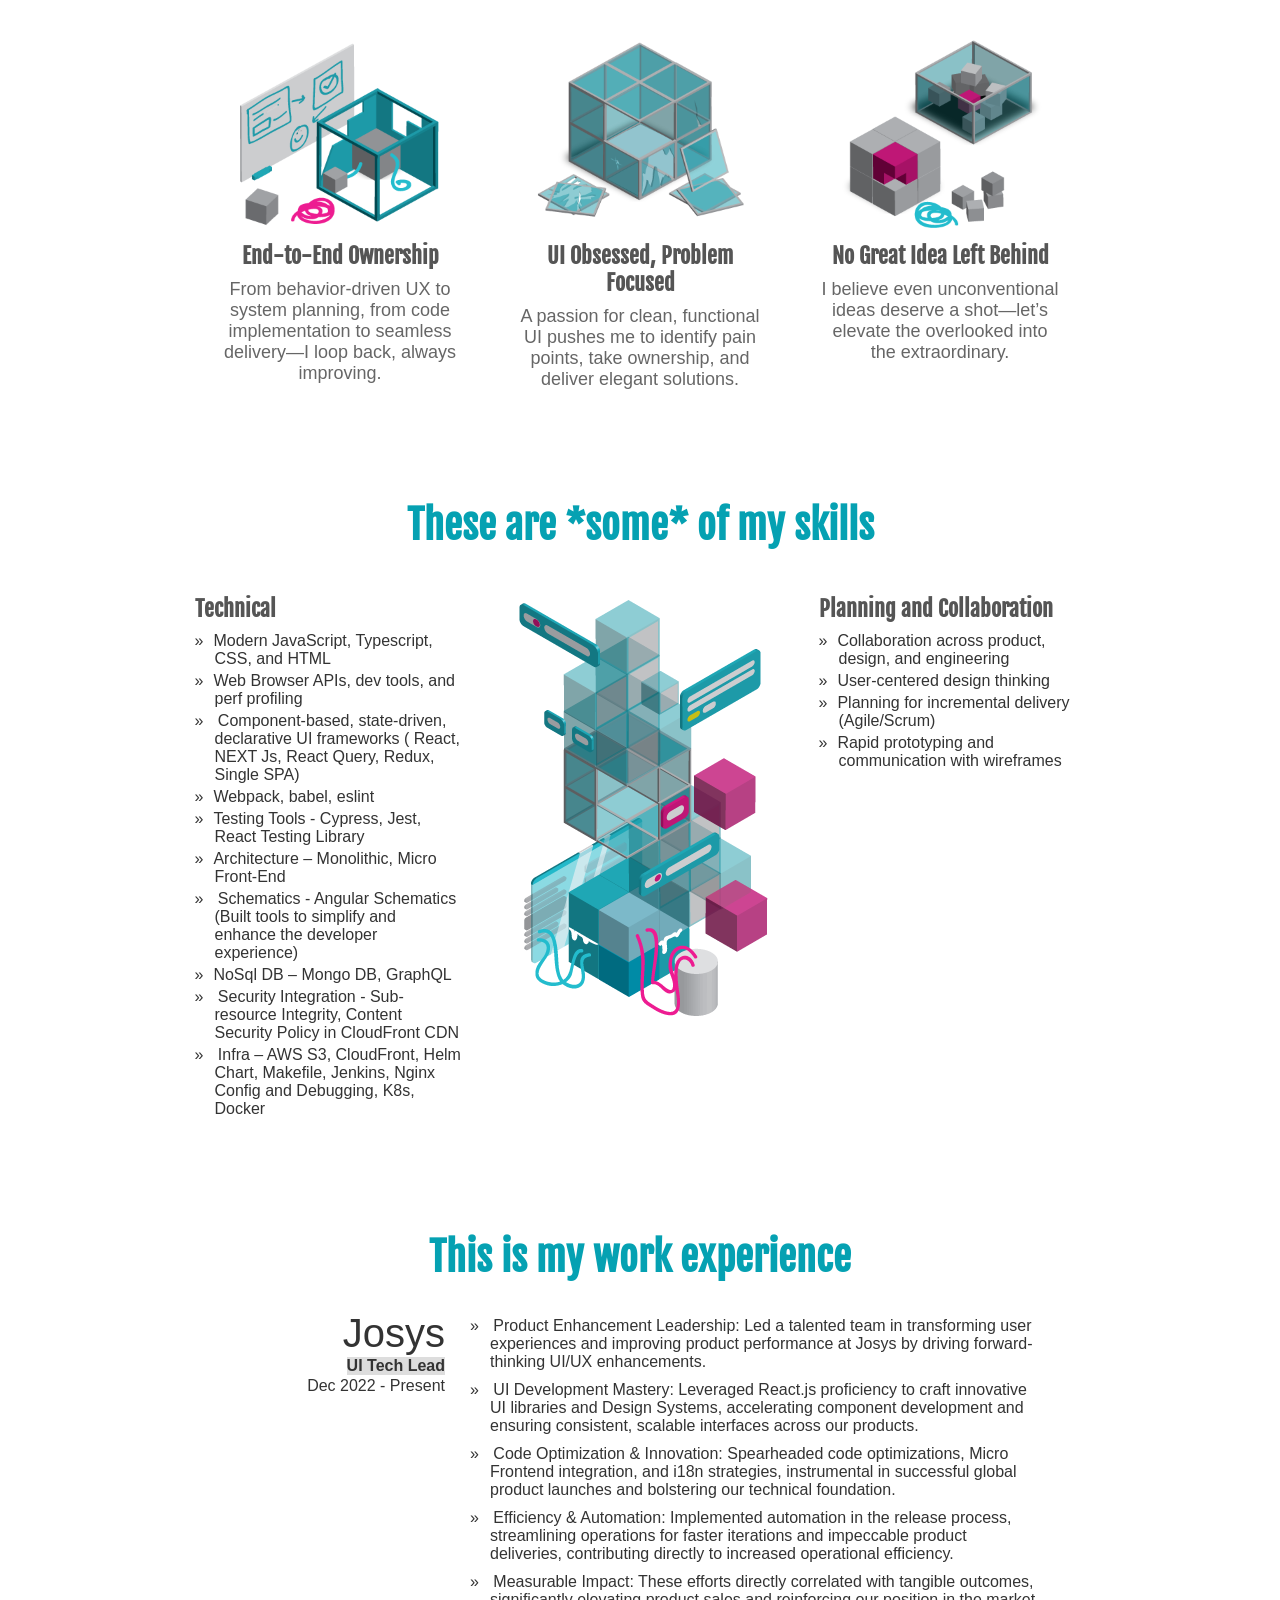
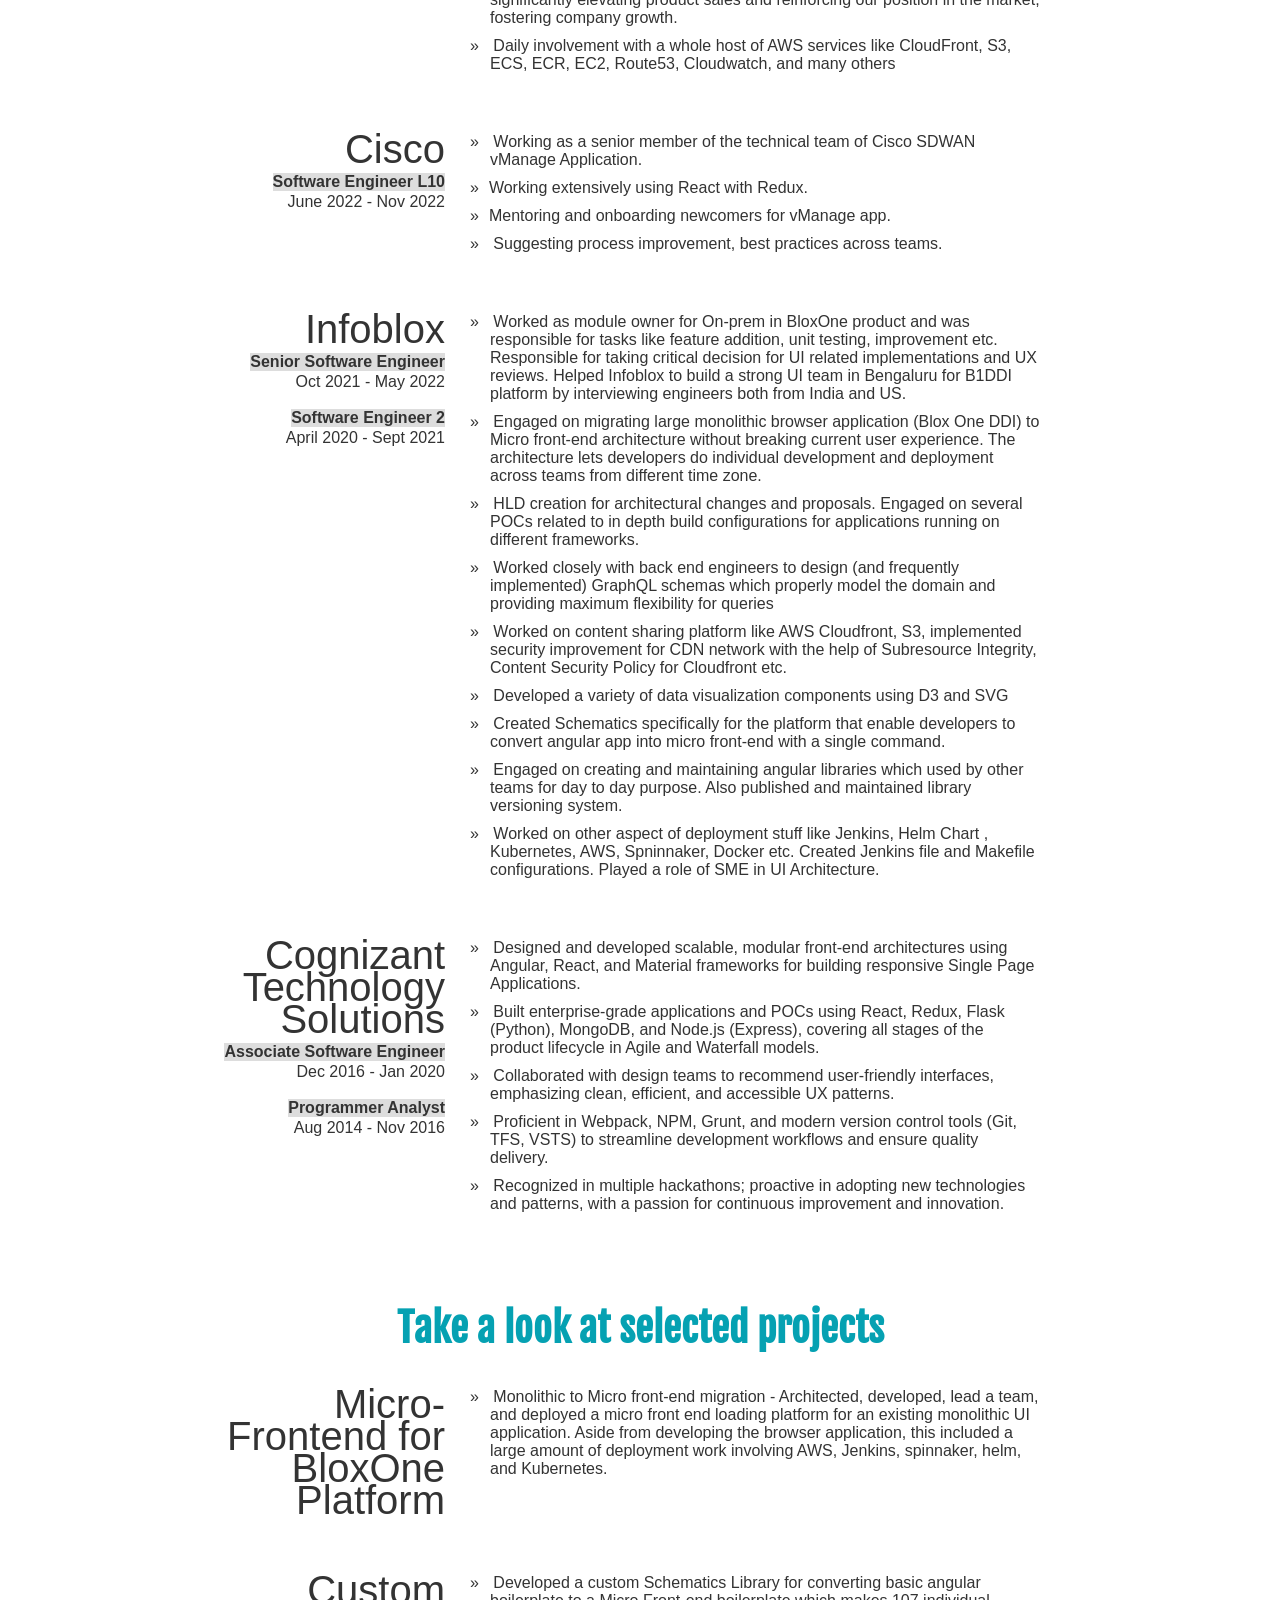
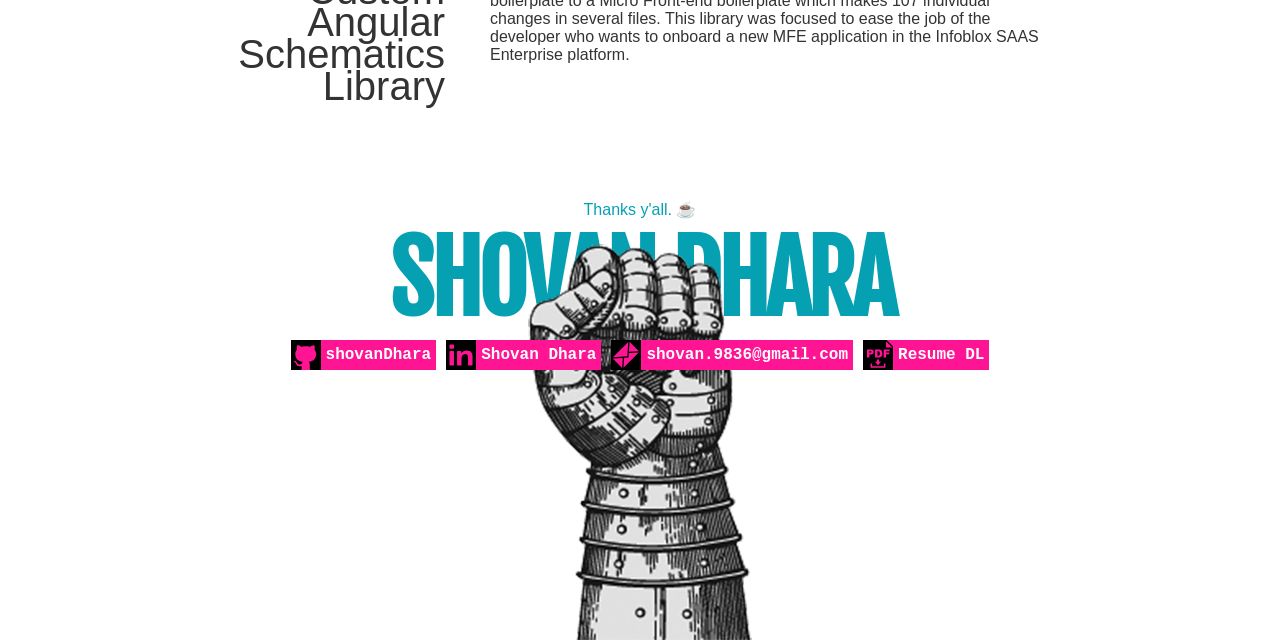
==== commit 15e85931: "responsive fix more" ====
--- a/index.html
+++ b/index.html
@@ -27,12 +27,14 @@
         padding-right: 2rem;
       }
       .intro-blurb-title {
-        font-size: 2rem;
+        font-size: 1.2rem;
         font-weight: 700;
+        font-family: "Times New Roman", Times, serif;
         color: #2c3e50;
         margin-bottom: 1rem;
         letter-spacing: 0.5px;
         text-transform: capitalize;
+        font-style: italic;
         transition: all 0.3s ease-in-out;
       }
 
@@ -83,12 +85,12 @@
 
         Front End Developer with 12 years of experience specializing in scalable
         UI architecture and building performant, intuitive web applications. I
-        design and implement modular SPAs using React, Angular, and TypeScript,
-        with a strong focus on usability, accessibility, and developer
-        efficiency. Skilled in integrating modern tooling like Webpack, NPM, and
-        CI/CD, I streamline workflows and maintain clean, maintainable
-        codebases. Passionate about UX, I prototype and deliver innovative
-        solutions, staying current with emerging technologies. I thrive in agile
+        implement modular SPAs using React, Angular, and TypeScript, with a
+        strong focus on usability, accessibility, and developer efficiency.
+        Skilled in integrating modern tooling like Webpack, NPM, and CI/CD, I
+        streamline workflows and maintain clean, maintainable codebases.
+        Passionate about UX, I prototype and deliver innovative solutions,
+        staying current with emerging technologies. I thrive in agile
         environments, enjoy solving complex UI problems, and actively
         participate in hackathons to push creative and technical boundaries.
       </div>
@@ -274,13 +276,14 @@
             <div class="experience-block-place-title">Infoblox</div>
             <br />
             <div class="experience-block-place-role">
-              Senior Software Engineer <br />
-              | <br />
-              | <br />
-              | <br />
-              Software Engineer 2
-            </div>
-            <div class="experience-block-place-time">April 2020 - May 2022</div>
+              Senior Software Engineer
+            </div>
+            <div class="experience-block-place-time">Oct 2021 - May 2022</div>
+            <br />
+            <div class="experience-block-place-role">Software Engineer 2</div>
+            <div class="experience-block-place-time">
+              April 2020 - Sept 2021
+            </div>
           </div>
           <ul class="experience-block-experience-list">
             <li>
@@ -343,7 +346,10 @@
             <div class="experience-block-place-role">
               Associate Software Engineer
             </div>
-            <div class="experience-block-place-time">Aug 2014 - Jan 2020</div>
+            <div class="experience-block-place-time">Dec 2016 - Jan 2020</div>
+            <br />
+            <div class="experience-block-place-role">Programmer Analyst</div>
+            <div class="experience-block-place-time">Aug 2014 - Nov 2016</div>
           </div>
           <ul class="experience-block-experience-list">
             <li>
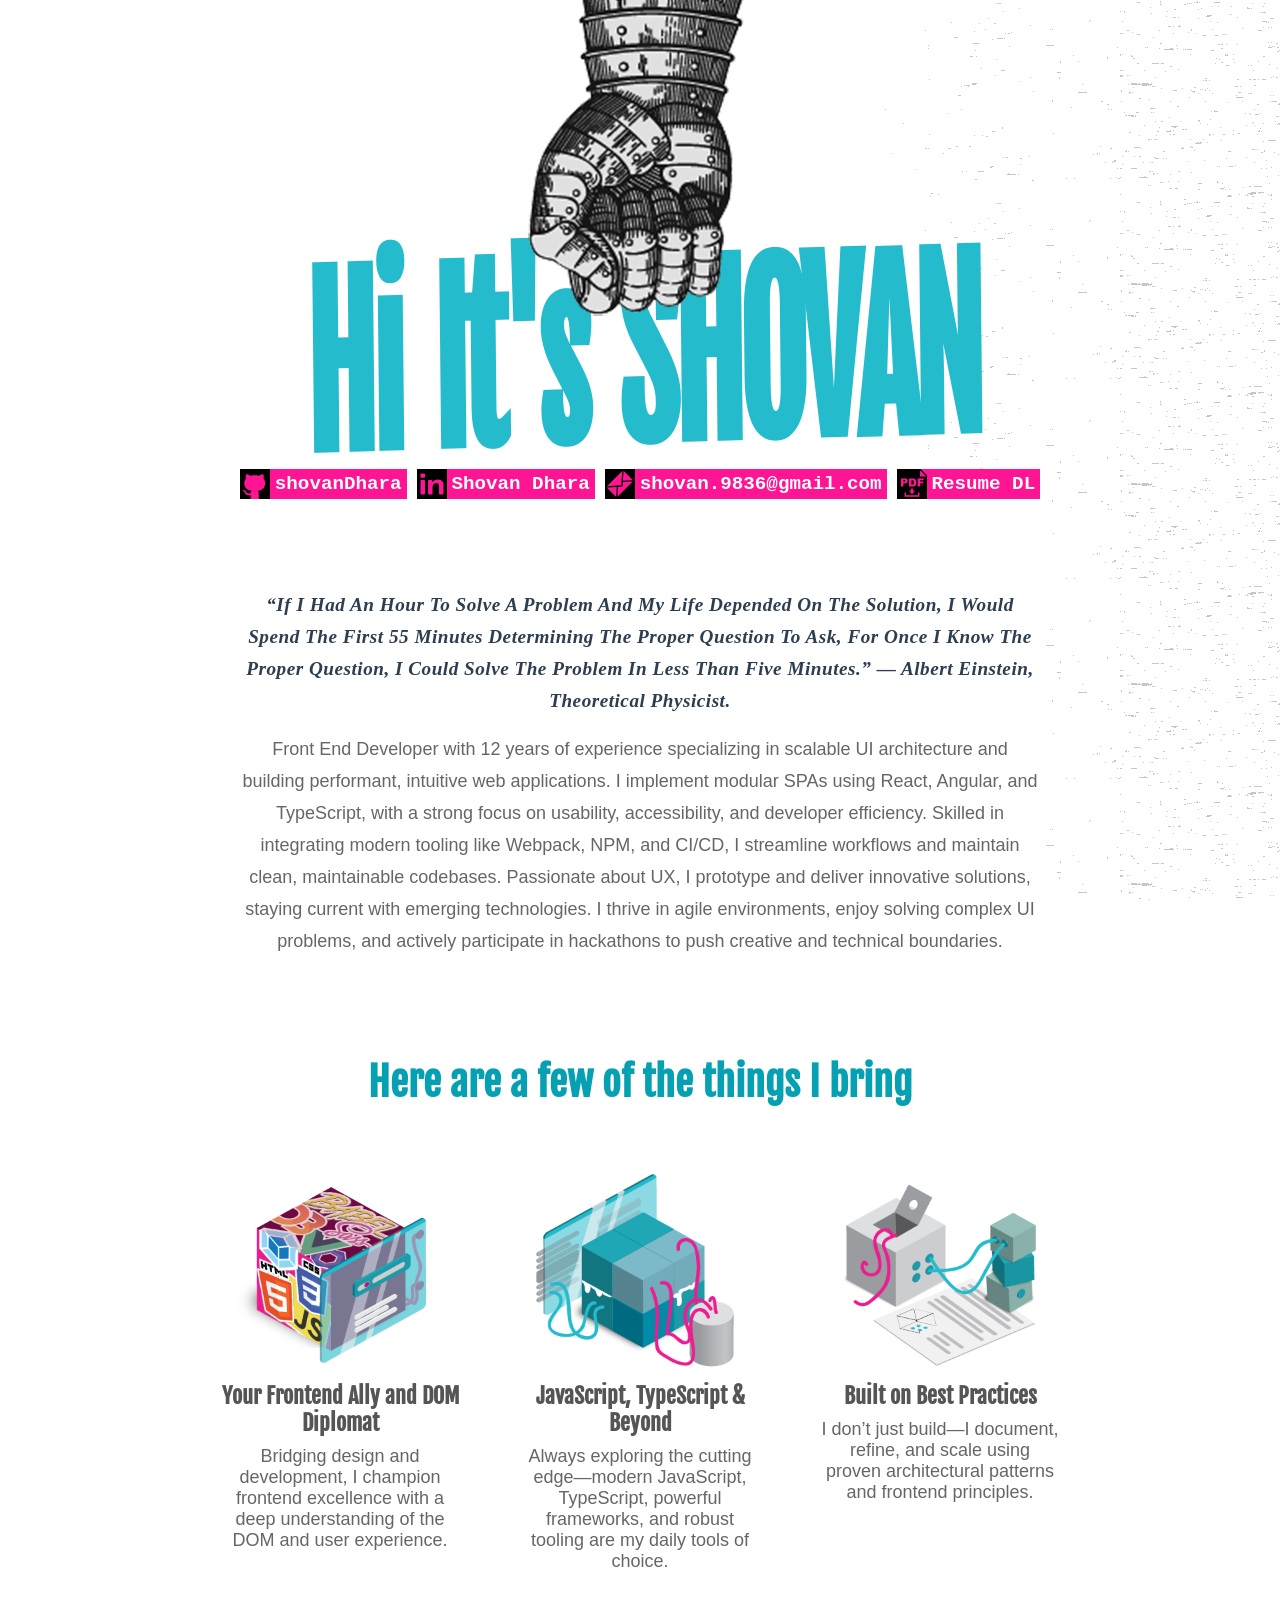
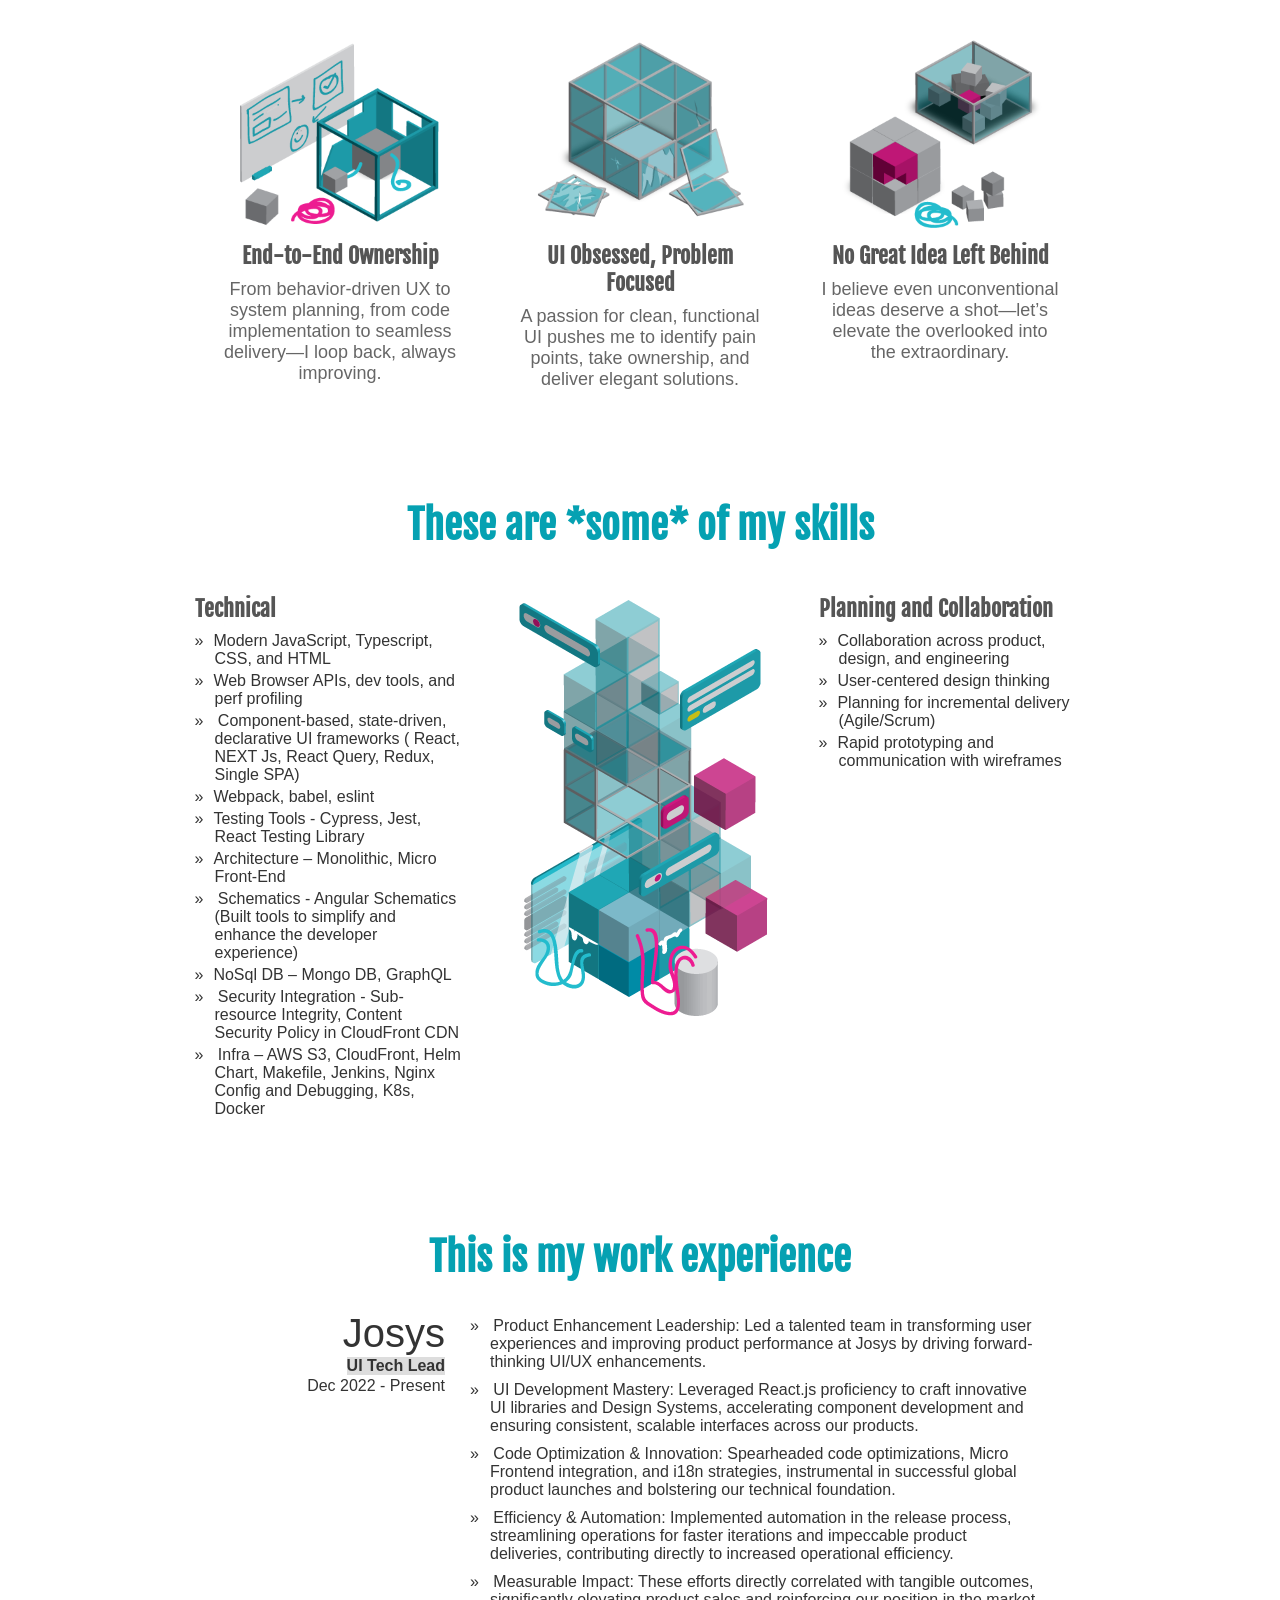
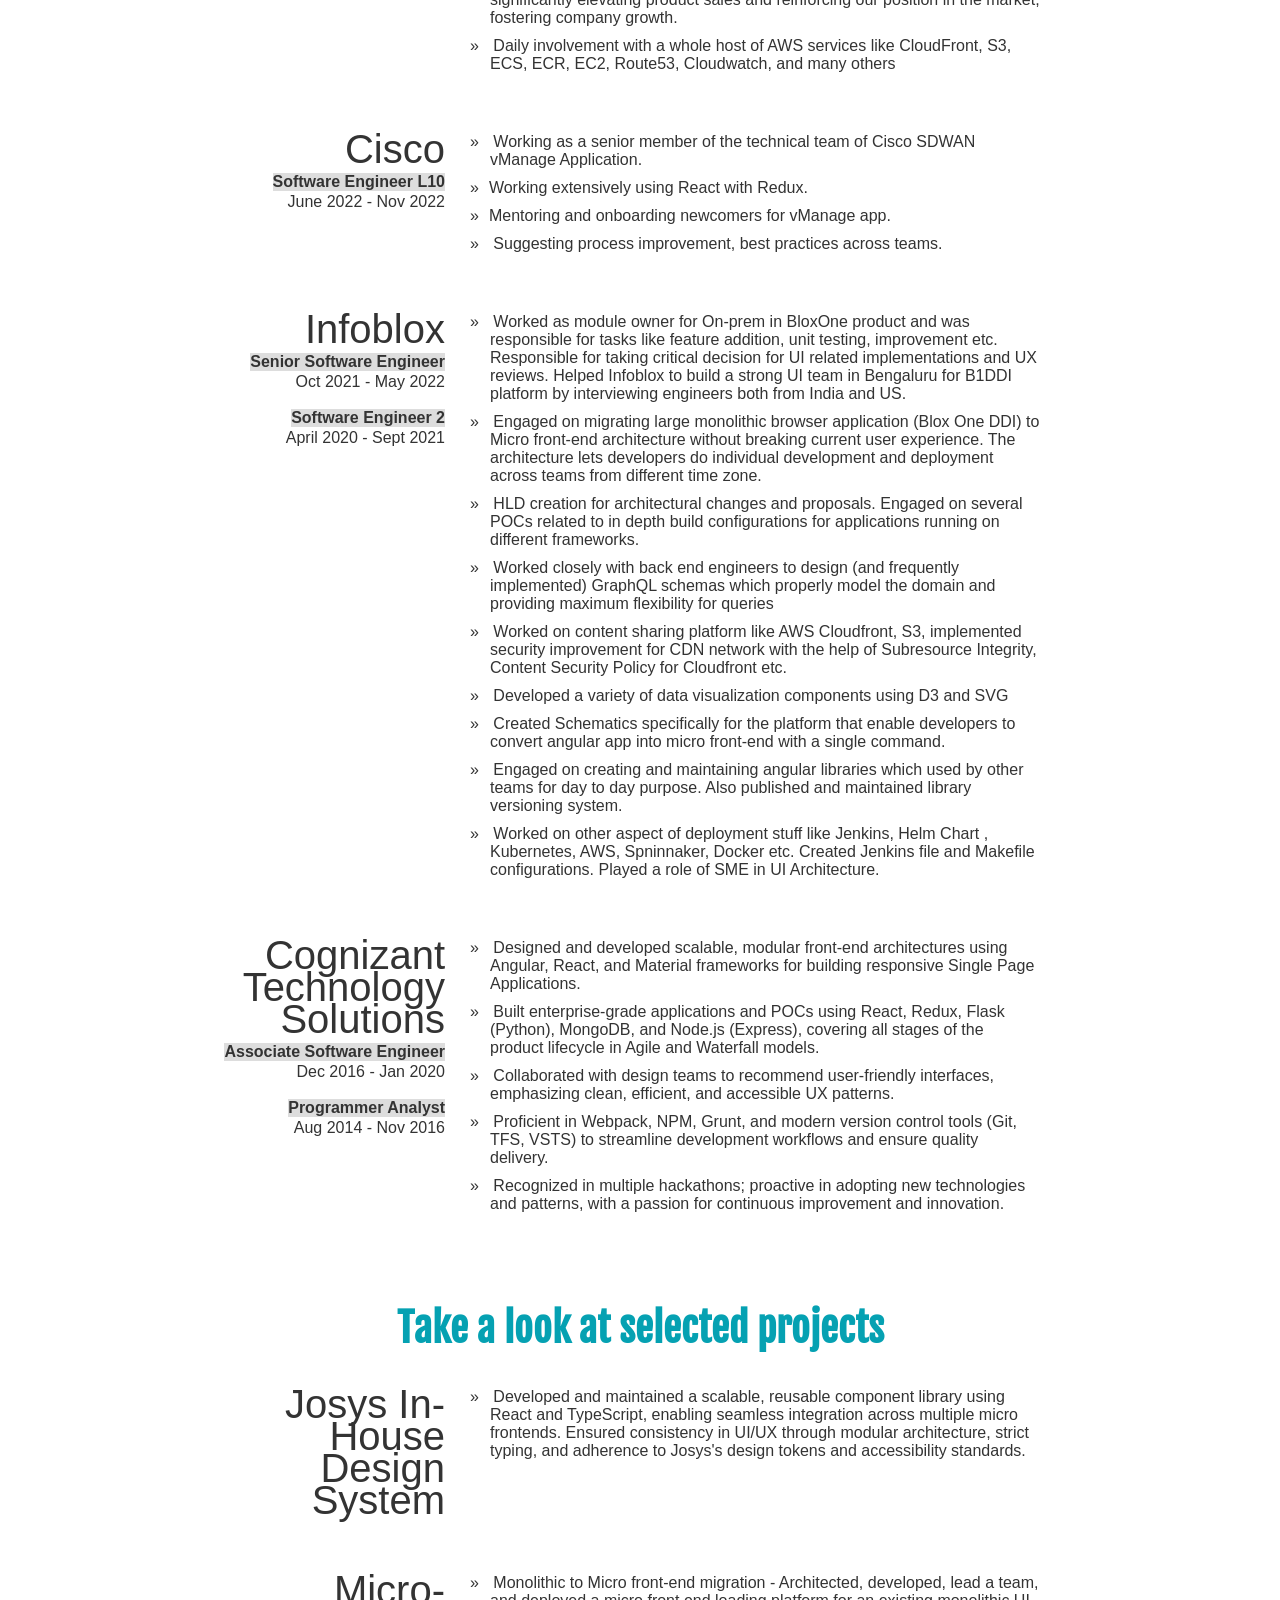
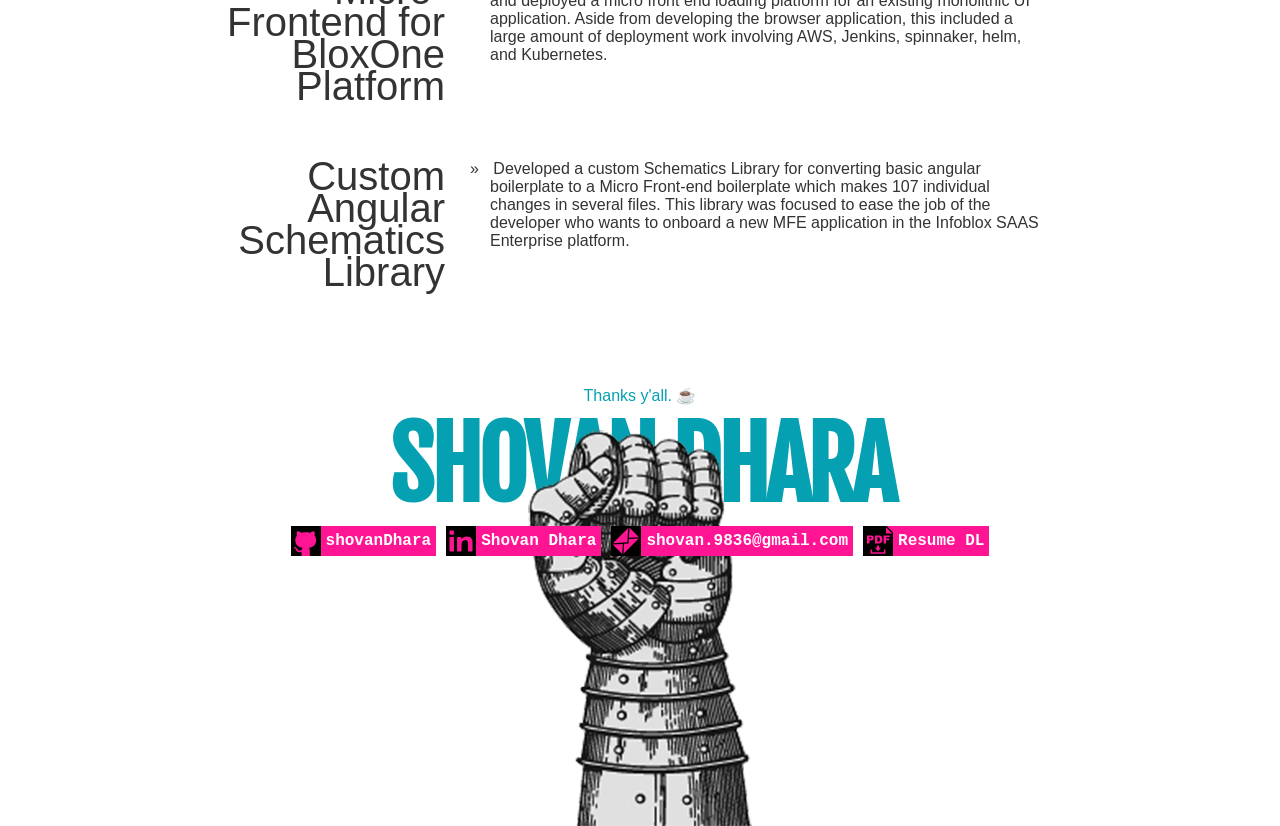
==== commit 6555b0ac: "added project" ====
--- a/index.html
+++ b/index.html
@@ -386,6 +386,22 @@
         <div class="experience-block">
           <div class="experience-block-place">
             <div class="experience-block-place-title">
+              Josys In-House Design System
+            </div>
+          </div>
+          <ul class="experience-block-experience-list">
+            <li>
+              Developed and maintained a scalable, reusable component library
+              using React and TypeScript, enabling seamless integration across
+              multiple micro frontends. Ensured consistency in UI/UX through
+              modular architecture, strict typing, and adherence to Josys's
+              design tokens and accessibility standards.
+            </li>
+          </ul>
+        </div>
+        <div class="experience-block">
+          <div class="experience-block-place">
+            <div class="experience-block-place-title">
               Micro-Frontend for BloxOne Platform
             </div>
           </div>
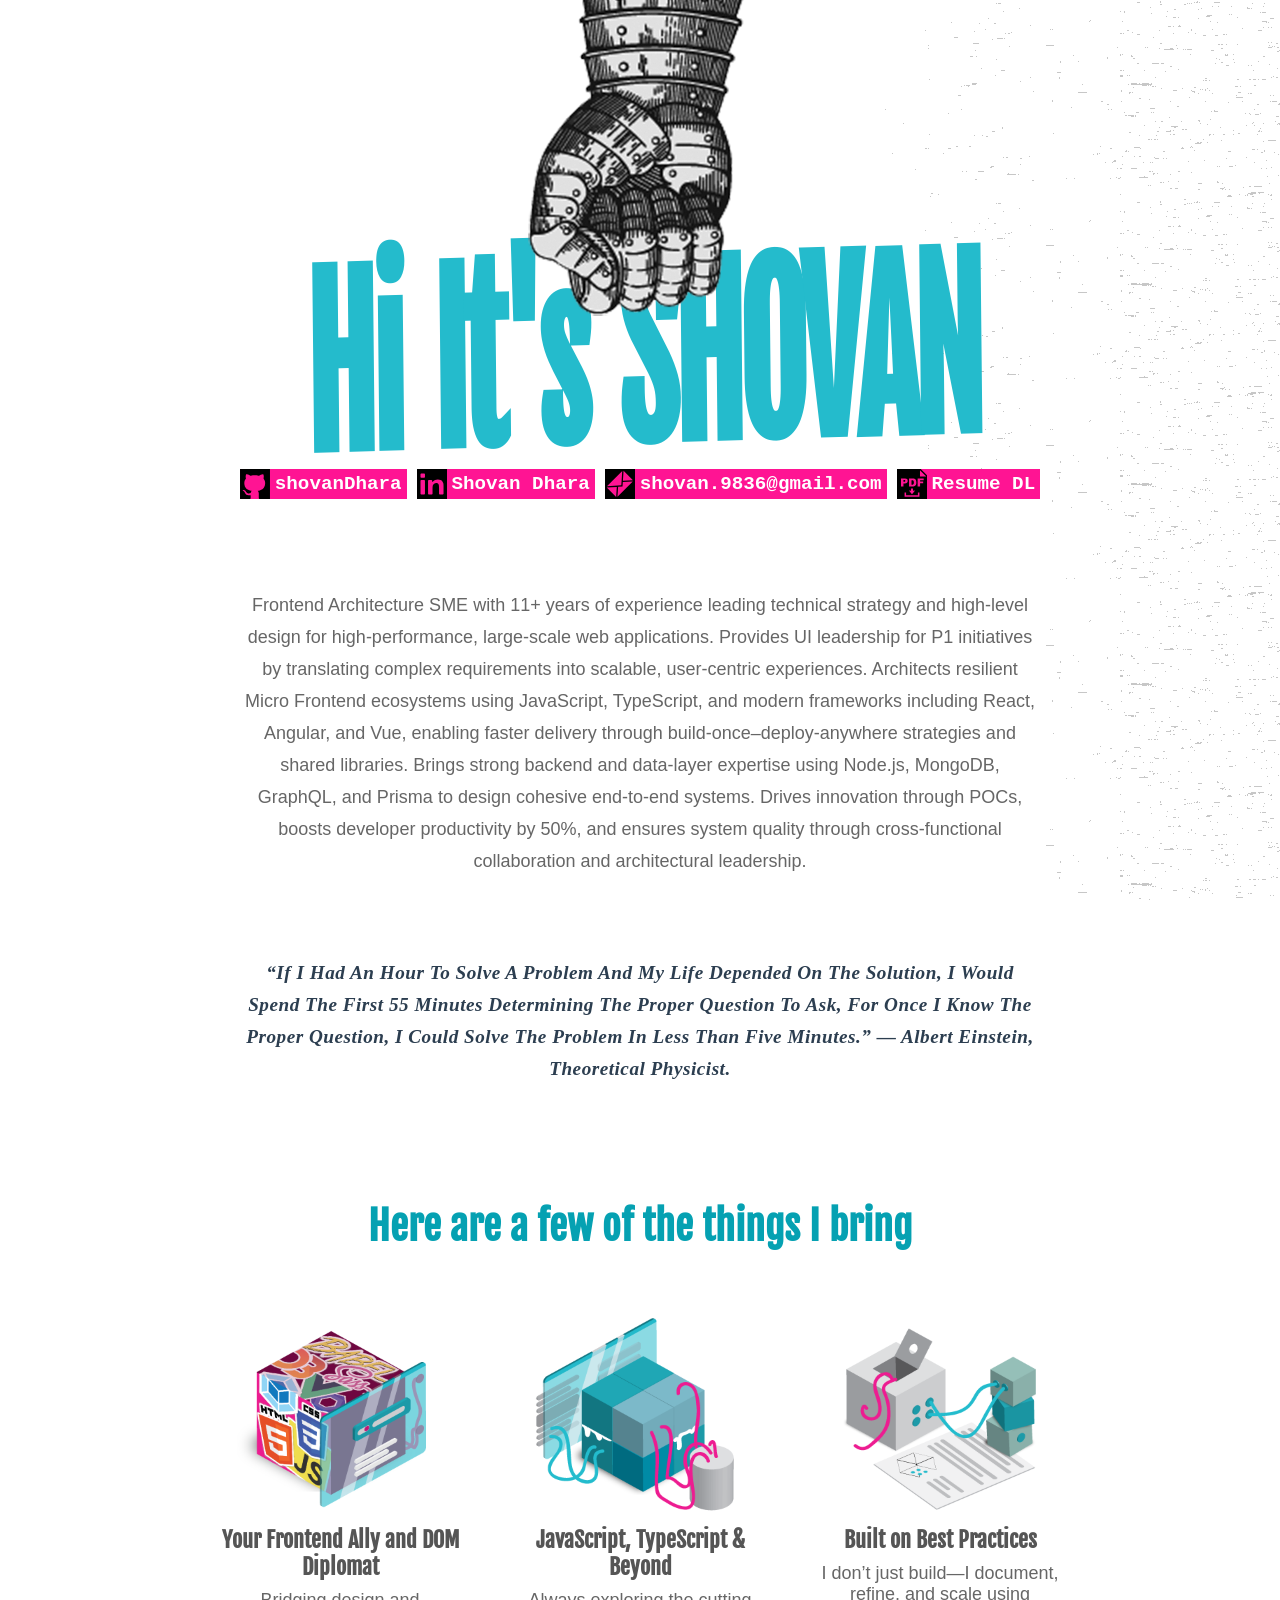
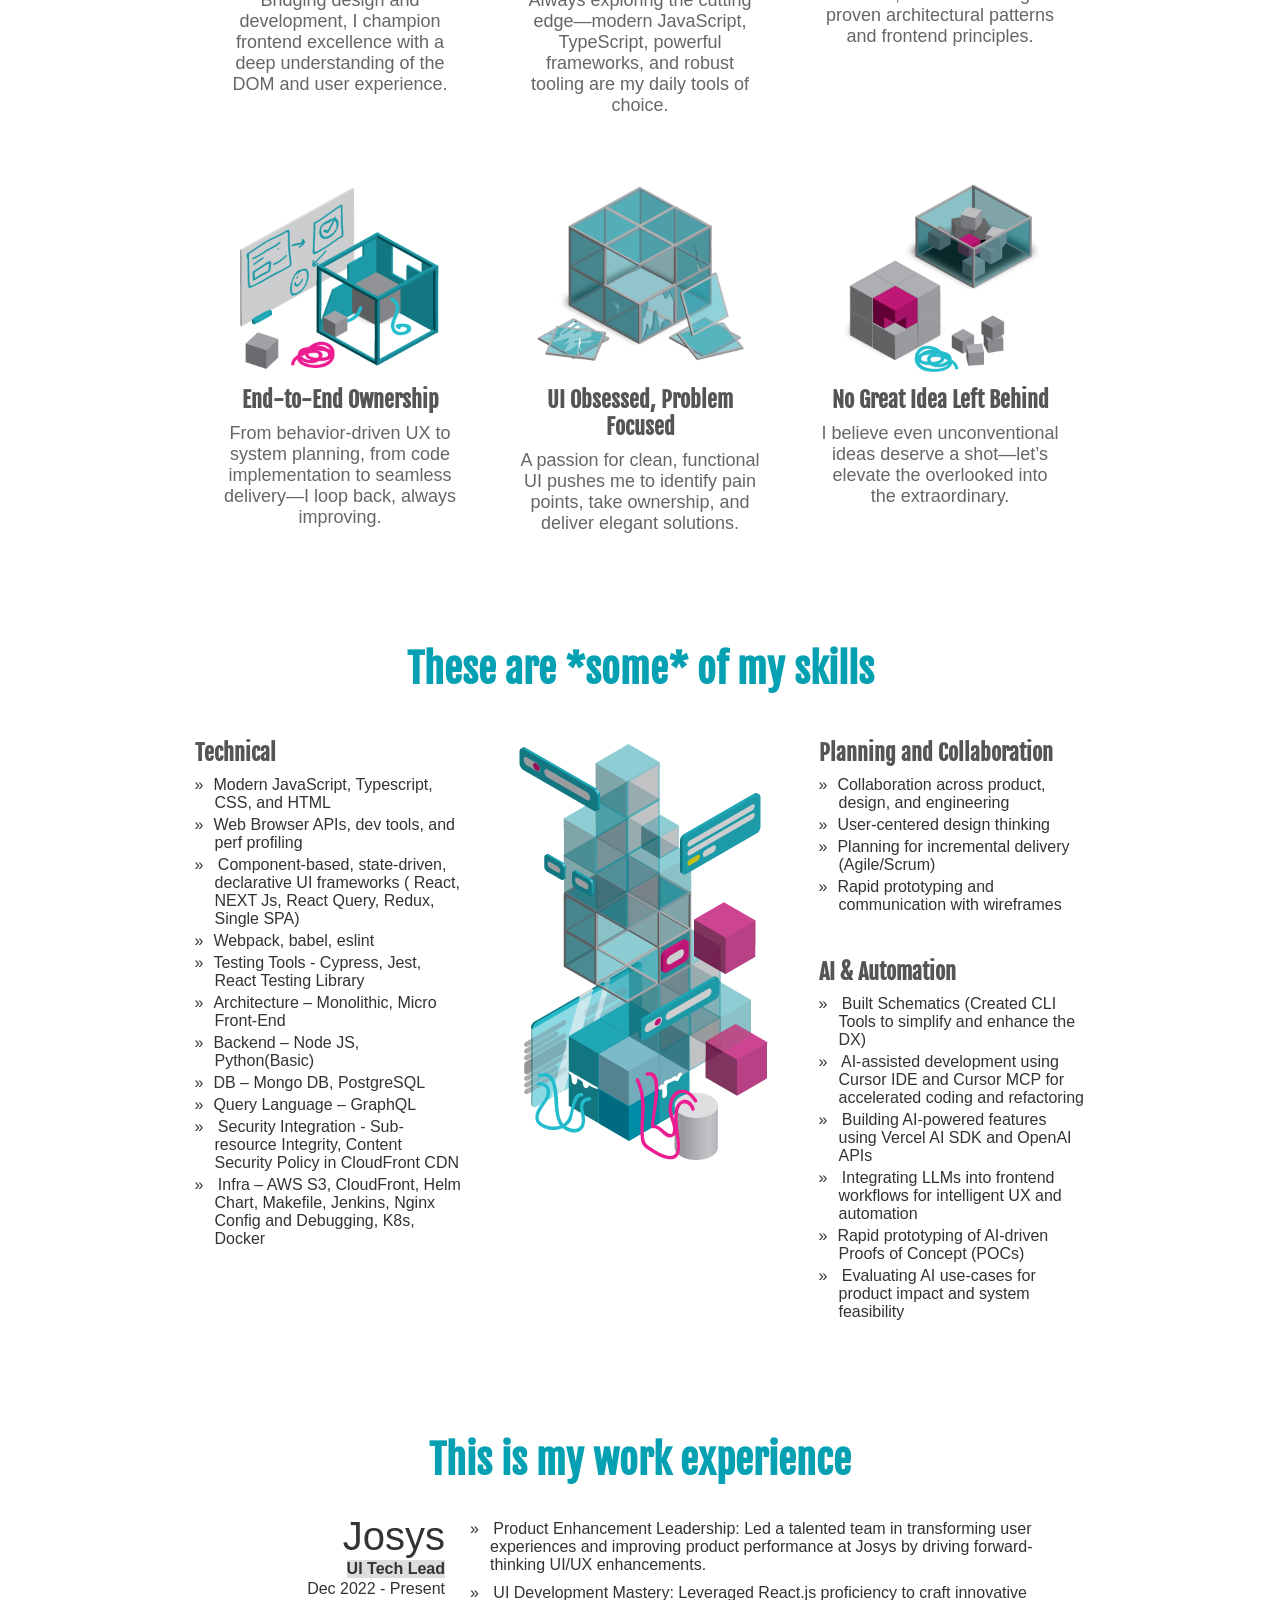
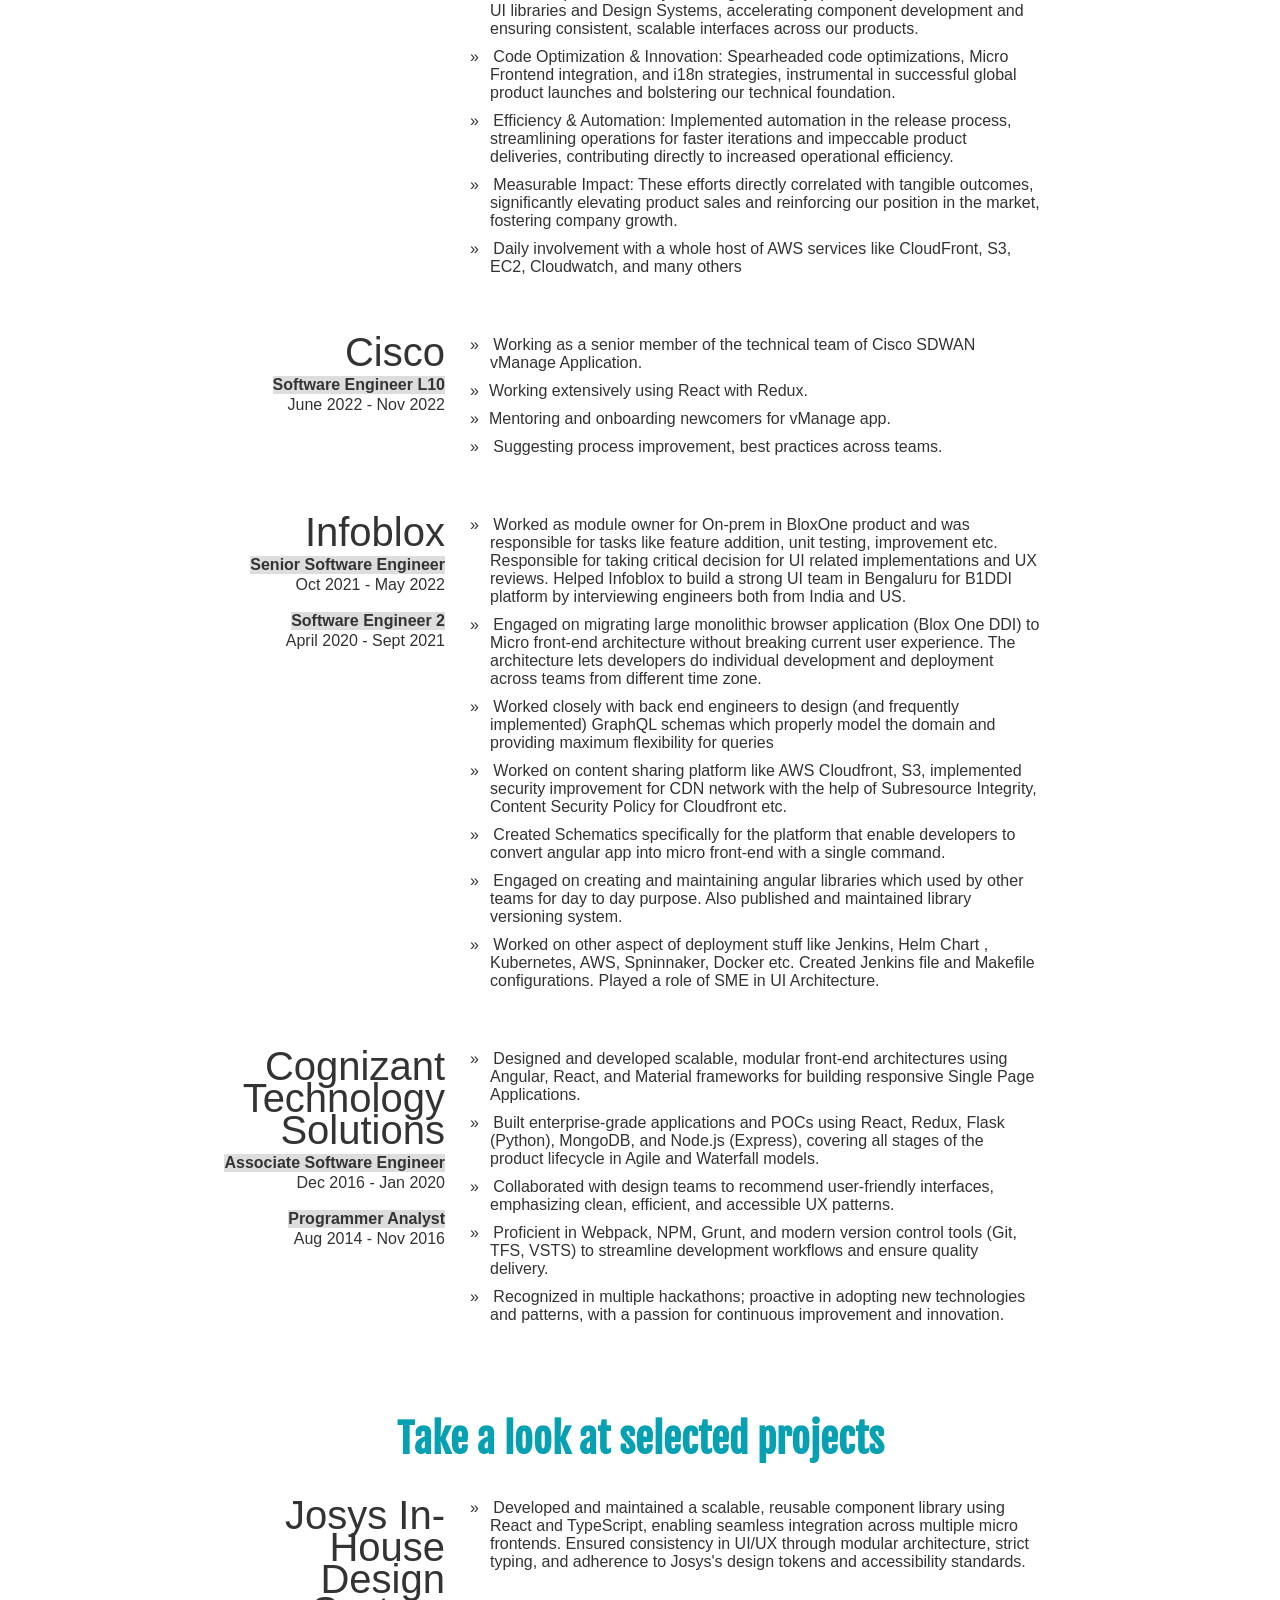
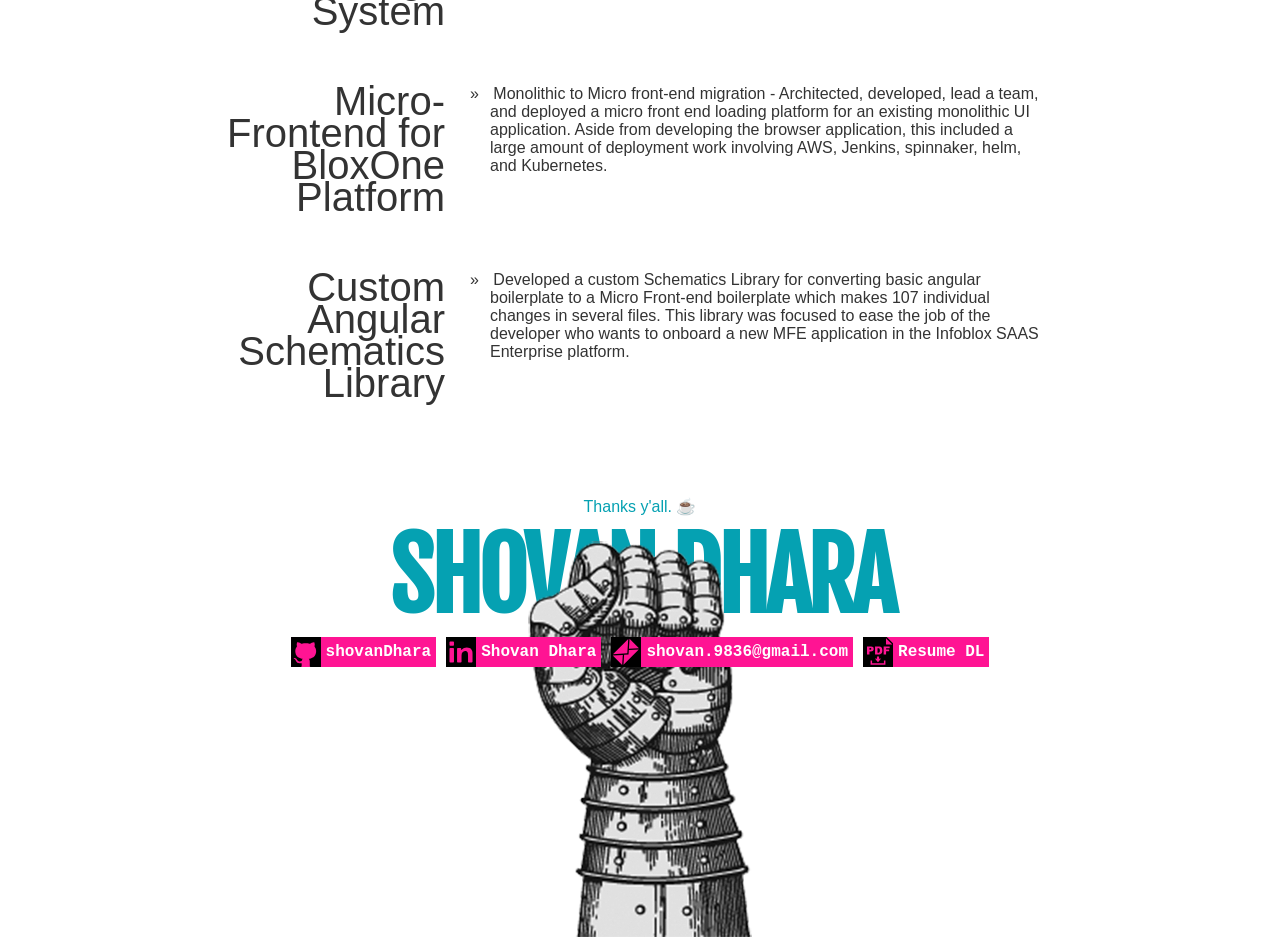
==== commit 702723b6: "feat: adding ai content" ====
--- a/index.html
+++ b/index.html
@@ -75,6 +75,21 @@
         </a>
       </div>
       <div class="intro-blurb">
+        <section>
+          Frontend Architecture SME with 11+ years of experience leading
+          technical strategy and high-level design for high-performance,
+          large-scale web applications. Provides UI leadership for P1
+          initiatives by translating complex requirements into scalable,
+          user-centric experiences. Architects resilient Micro Frontend
+          ecosystems using JavaScript, TypeScript, and modern frameworks
+          including React, Angular, and Vue, enabling faster delivery through
+          build-once–deploy-anywhere strategies and shared libraries. Brings
+          strong backend and data-layer expertise using Node.js, MongoDB,
+          GraphQL, and Prisma to design cohesive end-to-end systems. Drives
+          innovation through POCs, boosts developer productivity by 50%, and
+          ensures system quality through cross-functional collaboration and
+          architectural leadership.
+        </section>
         <section class="intro-blurb-title">
           “If I had an hour to solve a problem and my life depended on the
           solution, I would spend the first 55 minutes determining the proper
@@ -82,17 +97,6 @@
           the problem in less than five minutes.” — Albert Einstein, Theoretical
           Physicist.
         </section>
-
-        Front End Developer with 12 years of experience specializing in scalable
-        UI architecture and building performant, intuitive web applications. I
-        implement modular SPAs using React, Angular, and TypeScript, with a
-        strong focus on usability, accessibility, and developer efficiency.
-        Skilled in integrating modern tooling like Webpack, NPM, and CI/CD, I
-        streamline workflows and maintain clean, maintainable codebases.
-        Passionate about UX, I prototype and deliver innovative solutions,
-        staying current with emerging technologies. I thrive in agile
-        environments, enjoy solving complex UI problems, and actively
-        participate in hackathons to push creative and technical boundaries.
       </div>
     </div>
     <div class="content">
@@ -172,11 +176,9 @@
                 <li>Webpack, babel, eslint</li>
                 <li>Testing Tools - Cypress, Jest, React Testing Library</li>
                 <li>Architecture – Monolithic, Micro Front-End</li>
-                <li>
-                  Schematics - Angular Schematics (Built tools to simplify and
-                  enhance the developer experience)
-                </li>
-                <li>NoSql DB – Mongo DB, GraphQL</li>
+                <li>Backend – Node JS, Python(Basic)</li>
+                <li>DB – Mongo DB, PostgreSQL</li>
+                <li>Query Language – GraphQL</li>
                 <li>
                   Security Integration - Sub-resource Integrity, Content
                   Security Policy in CloudFront CDN
@@ -203,6 +205,32 @@
                 <li>Rapid prototyping and communication with wireframes</li>
               </ul>
             </div>
+            <div class="some-skills-block">
+              <h2 class="some-skills-block-title">AI & Automation</h2>
+              <ul class="some-skills-block-list">
+                <li>
+                  Built Schematics (Created CLI Tools to simplify and enhance
+                  the DX)
+                </li>
+                <li>
+                  AI-assisted development using Cursor IDE and Cursor MCP for
+                  accelerated coding and refactoring
+                </li>
+                <li>
+                  Building AI-powered features using Vercel AI SDK and OpenAI
+                  APIs
+                </li>
+                <li>
+                  Integrating LLMs into frontend workflows for intelligent UX
+                  and automation
+                </li>
+                <li>Rapid prototyping of AI-driven Proofs of Concept (POCs)</li>
+                <li>
+                  Evaluating AI use-cases for product impact and system
+                  feasibility
+                </li>
+              </ul>
+            </div>
           </div>
         </div>
       </section>
@@ -247,7 +275,7 @@
             </li>
             <li>
               Daily involvement with a whole host of AWS services like
-              CloudFront, S3, ECS, ECR, EC2, Route53, Cloudwatch, and many
+              CloudFront, S3, EC2, Cloudwatch, and many
               others
             </li>
           </ul>
@@ -301,11 +329,6 @@
               development and deployment across teams from different time zone.
             </li>
             <li>
-              HLD creation for architectural changes and proposals. Engaged on
-              several POCs related to in depth build configurations for
-              applications running on different frameworks.
-            </li>
-            <li>
               Worked closely with back end engineers to design (and frequently
               implemented) GraphQL schemas which properly model the domain and
               providing maximum flexibility for queries
@@ -314,10 +337,6 @@
               Worked on content sharing platform like AWS Cloudfront, S3,
               implemented security improvement for CDN network with the help of
               Subresource Integrity, Content Security Policy for Cloudfront etc.
-            </li>
-            <li>
-              Developed a variety of data visualization components using D3 and
-              SVG
             </li>
             <li>
               Created Schematics specifically for the platform that enable
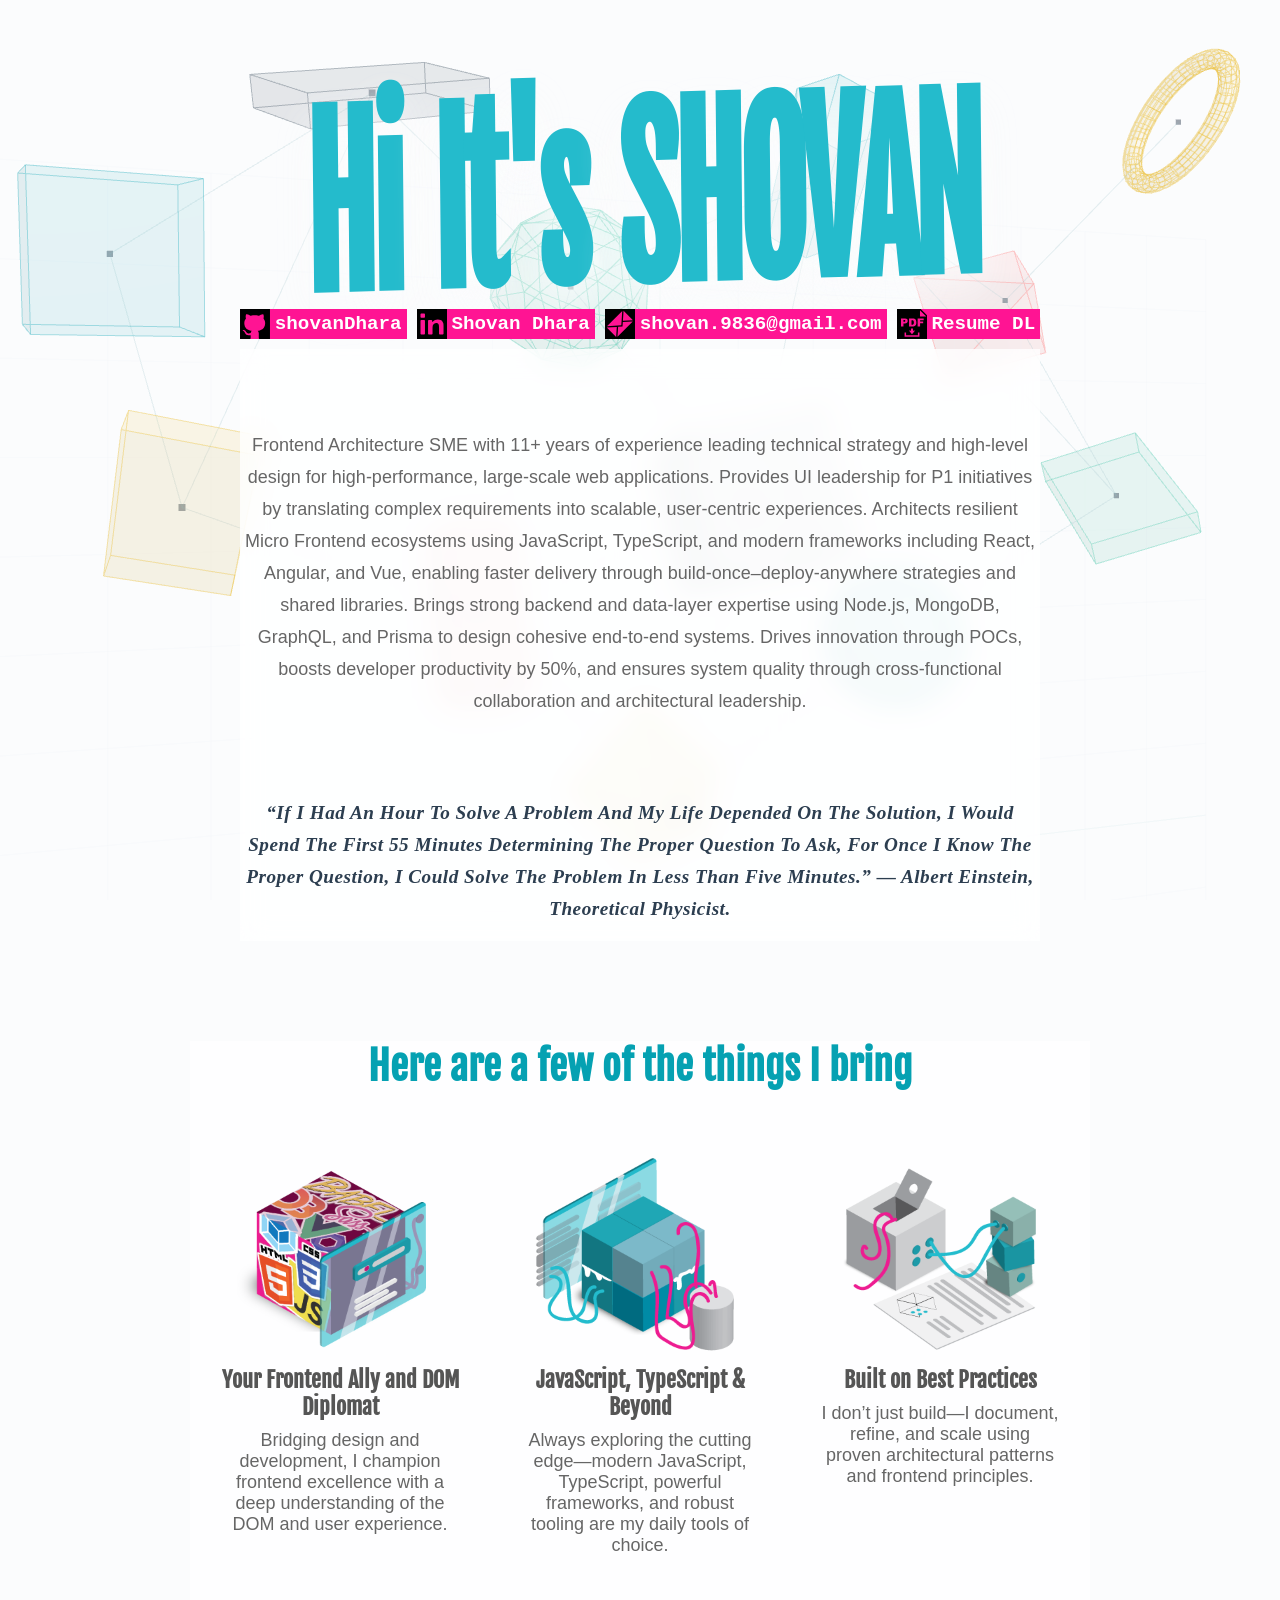
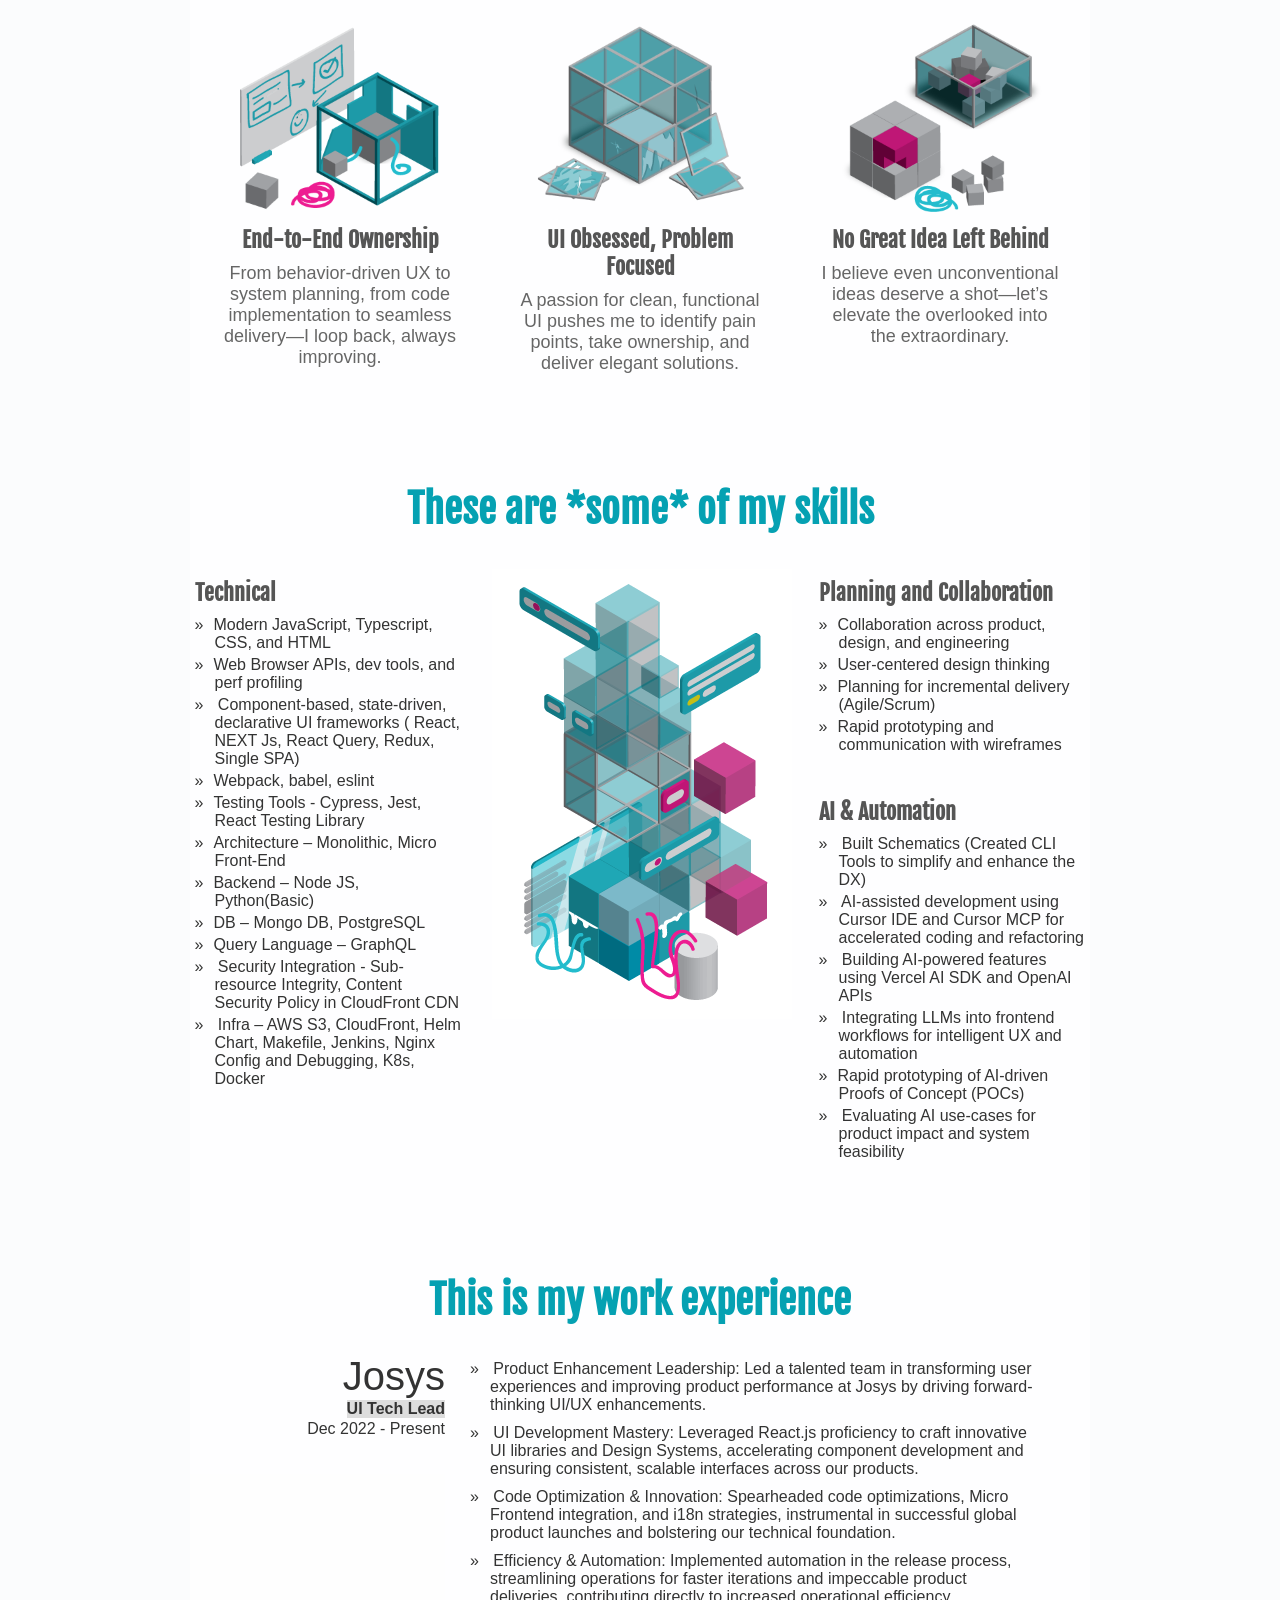
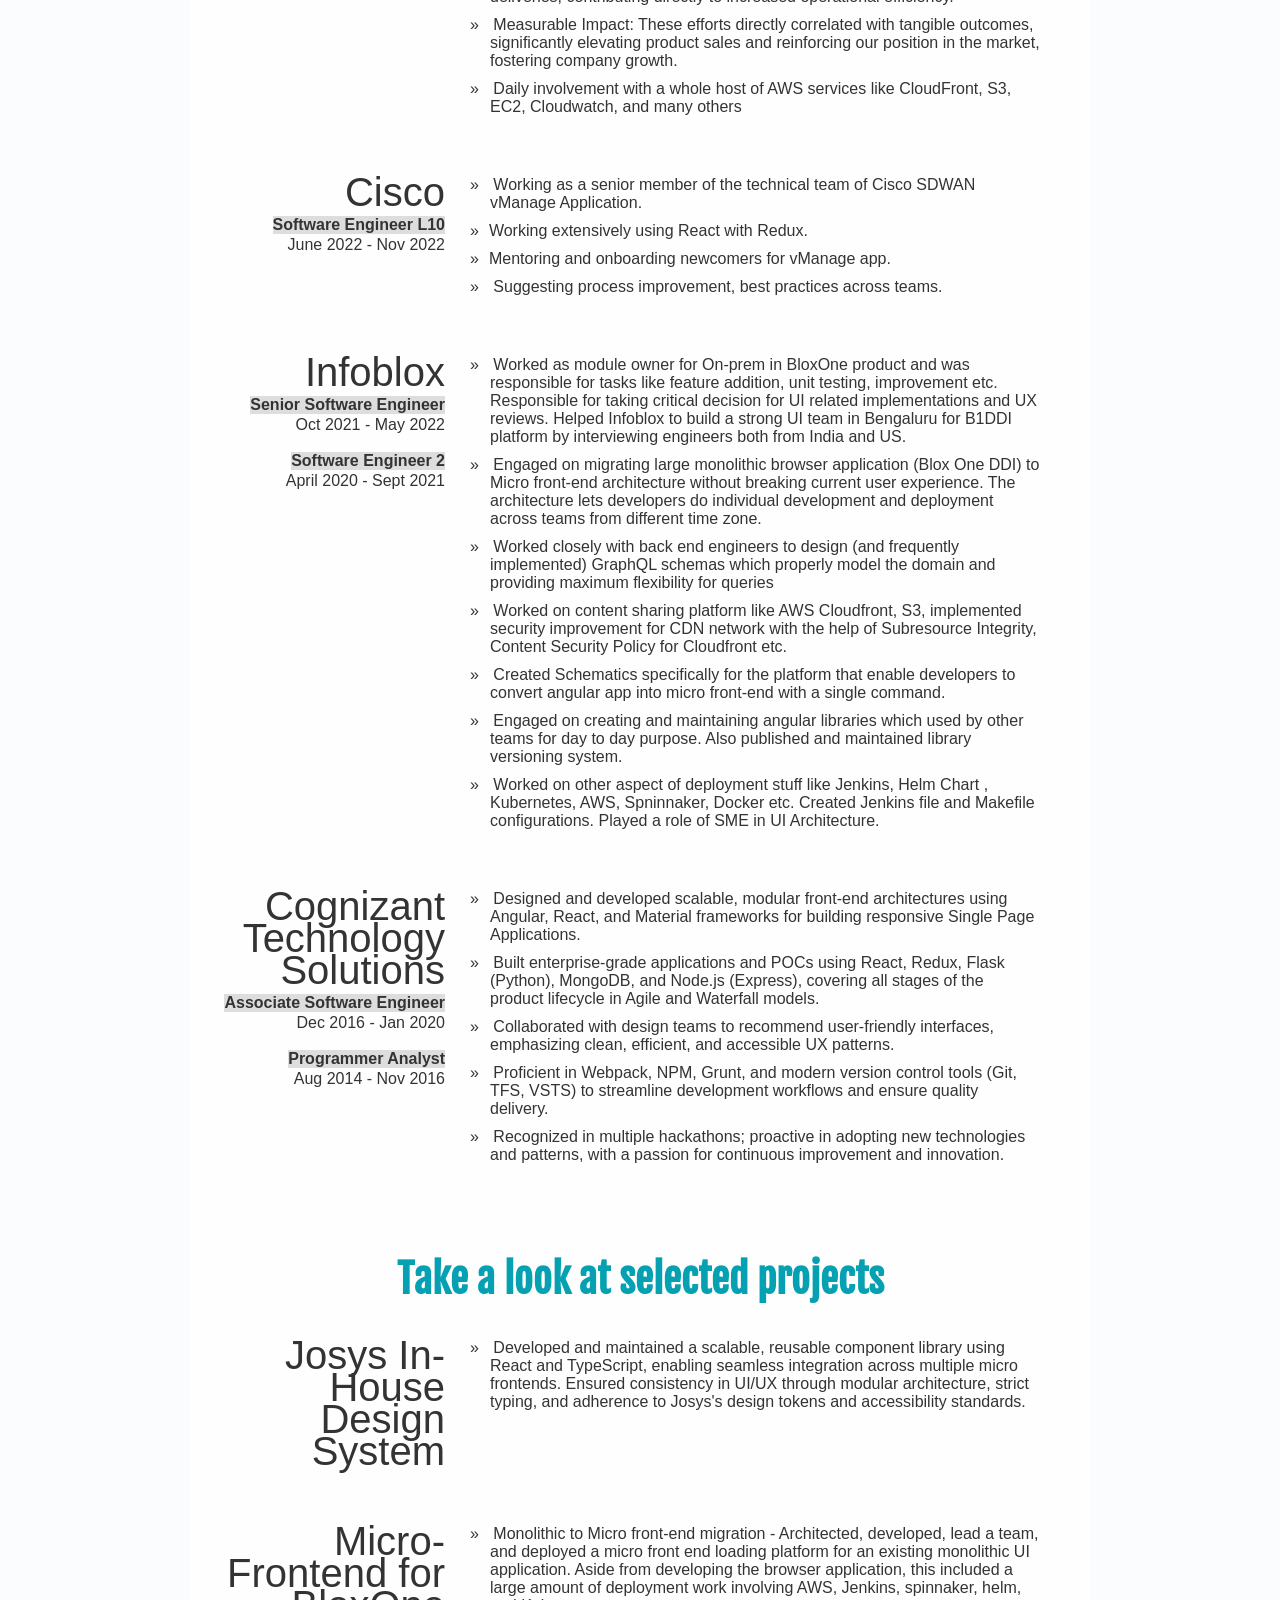
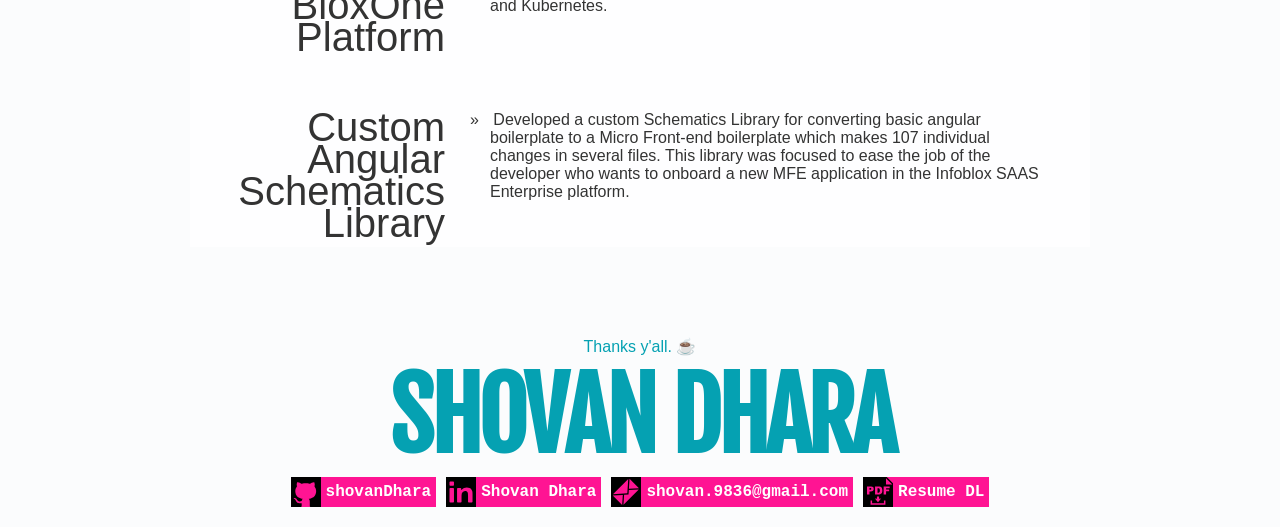
==== commit aaf3f535: "feat: adding 3d objects" ====
--- a/index.html
+++ b/index.html
@@ -45,6 +45,7 @@
     </style>
   </head>
   <body>
+    <canvas id="architectural-bg" aria-hidden="true"></canvas>
     <div class="big-ol-fist__intro" style="z-index: 1"></div>
     <div class="intro">
       <div
@@ -479,8 +480,63 @@
     <style>
       body {
         display: block;
+        background: #fbfcfd;
+        overflow-x: hidden;
+      }
+
+      #architectural-bg {
+        position: fixed;
+        inset: 0;
+        width: 100%;
+        height: 100%;
+        z-index: 0;
+        opacity: 0.78;
+        pointer-events: none;
+      }
+
+      .big-ol-fist__intro,
+      .big-ol-fist__outro {
+        display: none;
+      }
+
+      .intro,
+      .content,
+      .footer {
+        position: relative;
+        z-index: 1;
+      }
+
+      .intro {
+        min-height: 96vh;
+        margin: 0 0 80px;
+        padding-top: 120px;
+      }
+
+      .intro .name {
+        text-shadow: 0 12px 32px rgba(251, 252, 253, 0.9);
+      }
+
+      .intro-blurb {
+        background: rgba(255, 255, 255, 0.78);
+        backdrop-filter: blur(12px);
+        -webkit-backdrop-filter: blur(12px);
+      }
+
+      .content {
+        background: rgba(255, 255, 255, 0.72);
+      }
+
+      @media (max-width: 599px) {
+        .intro {
+          min-height: 92vh;
+          padding-top: 70px;
+        }
+
+        .content {
+          width: 100%;
+        }
       }
     </style>
-    <script type="text/javascript" src="main.js"></script>
+    <script type="module" src="architectural-background.js"></script>
   </body>
 </html>
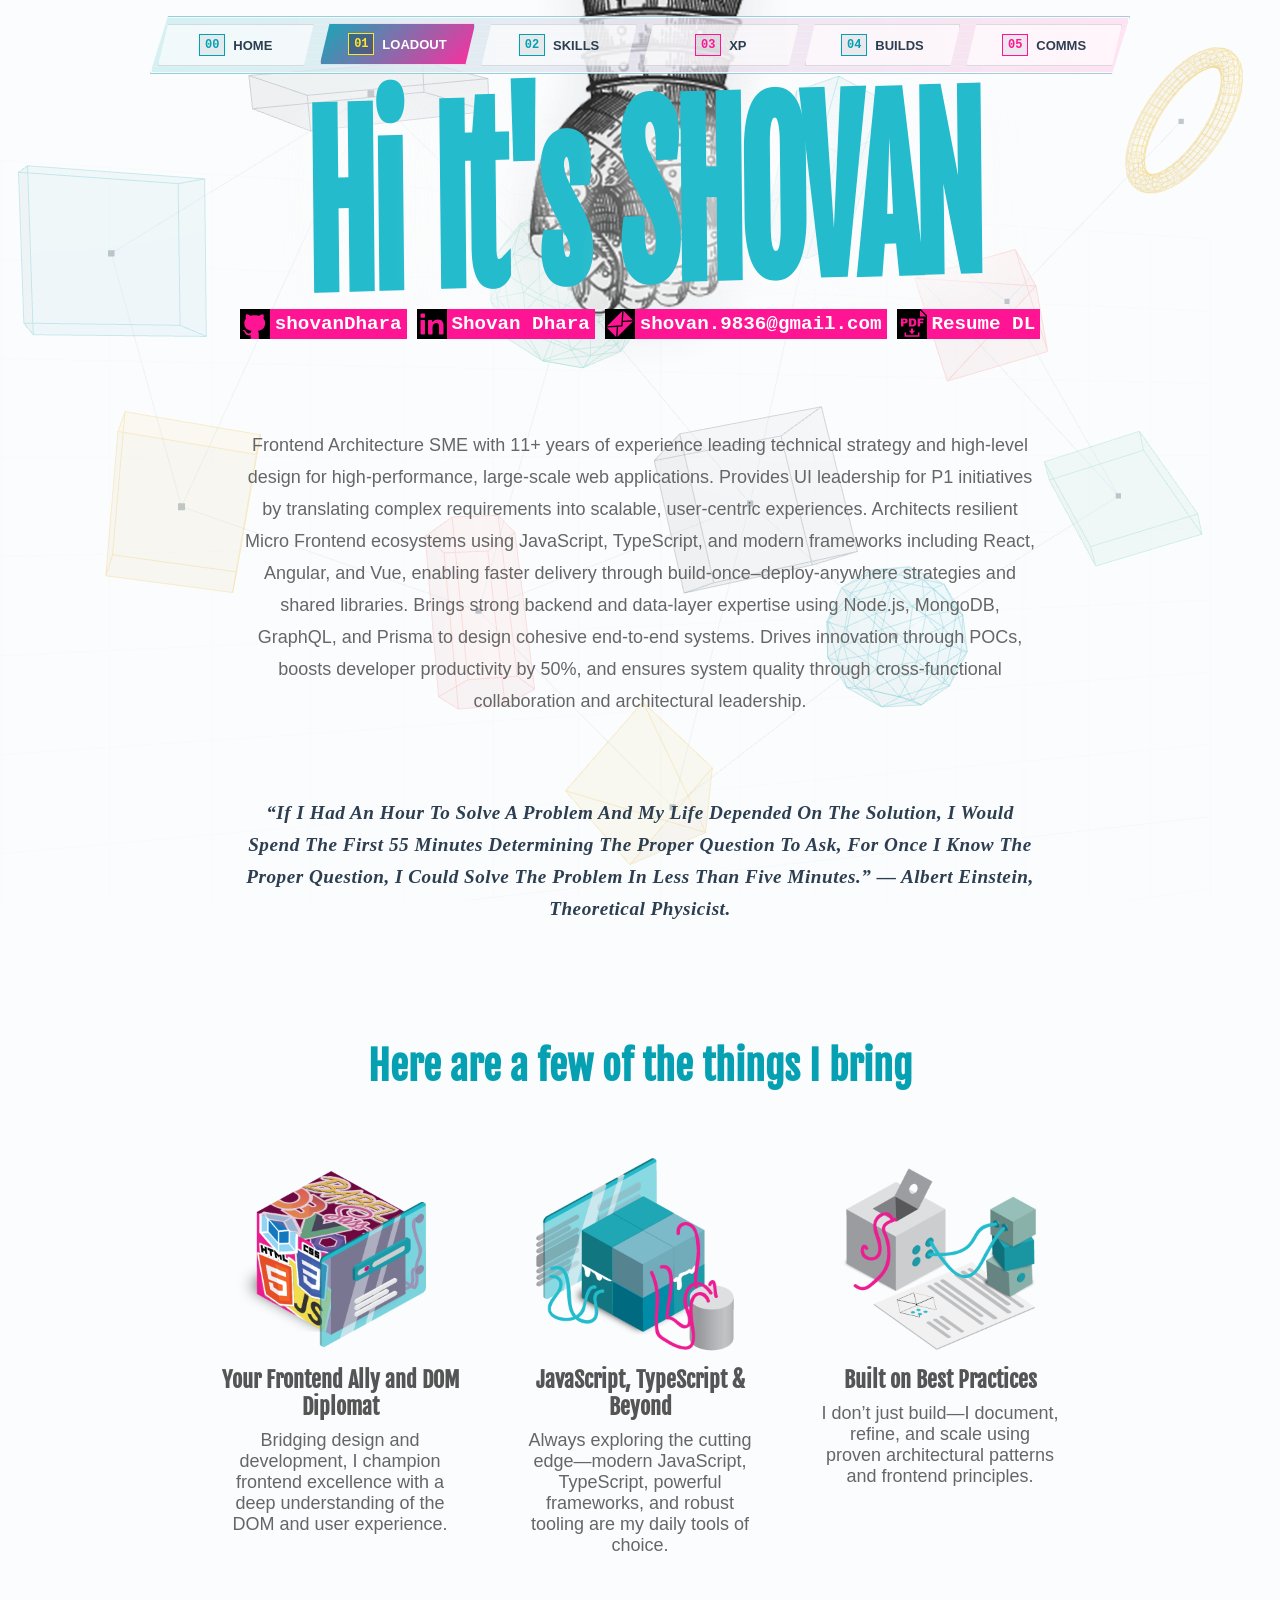
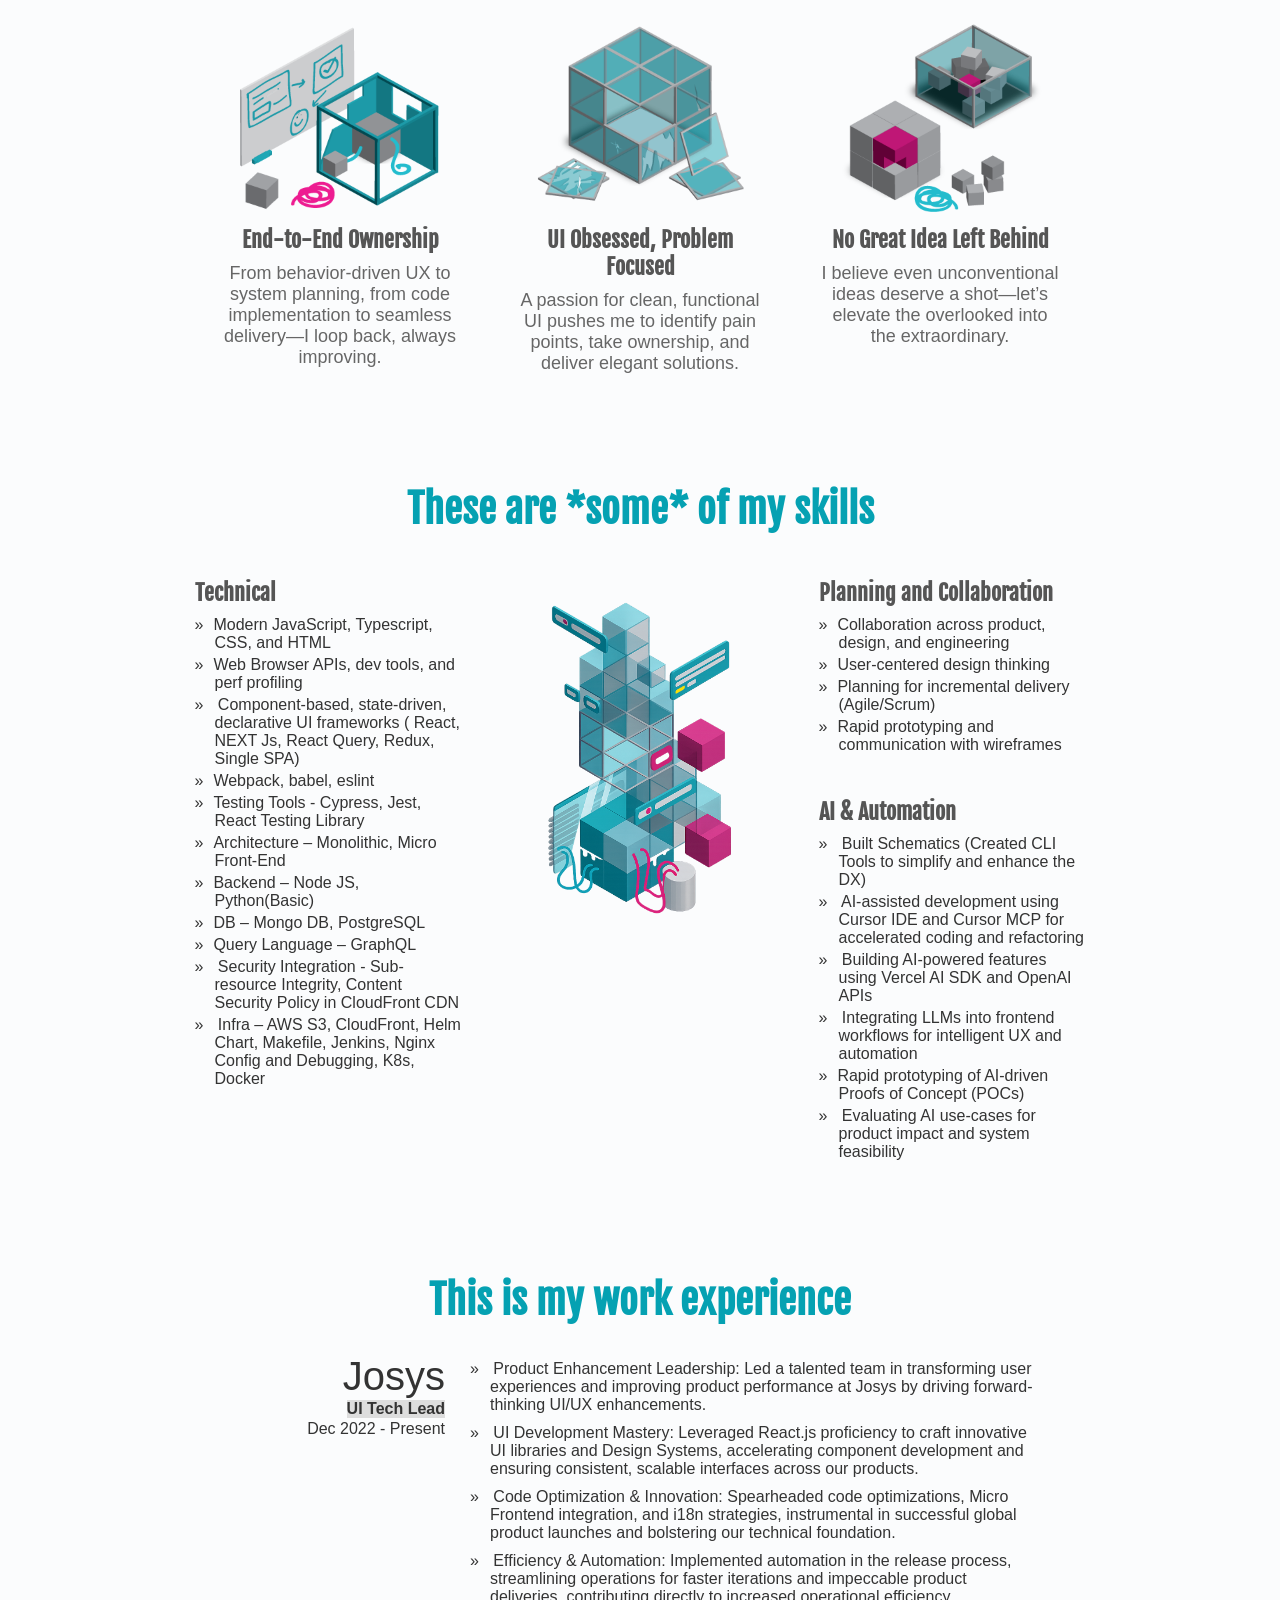
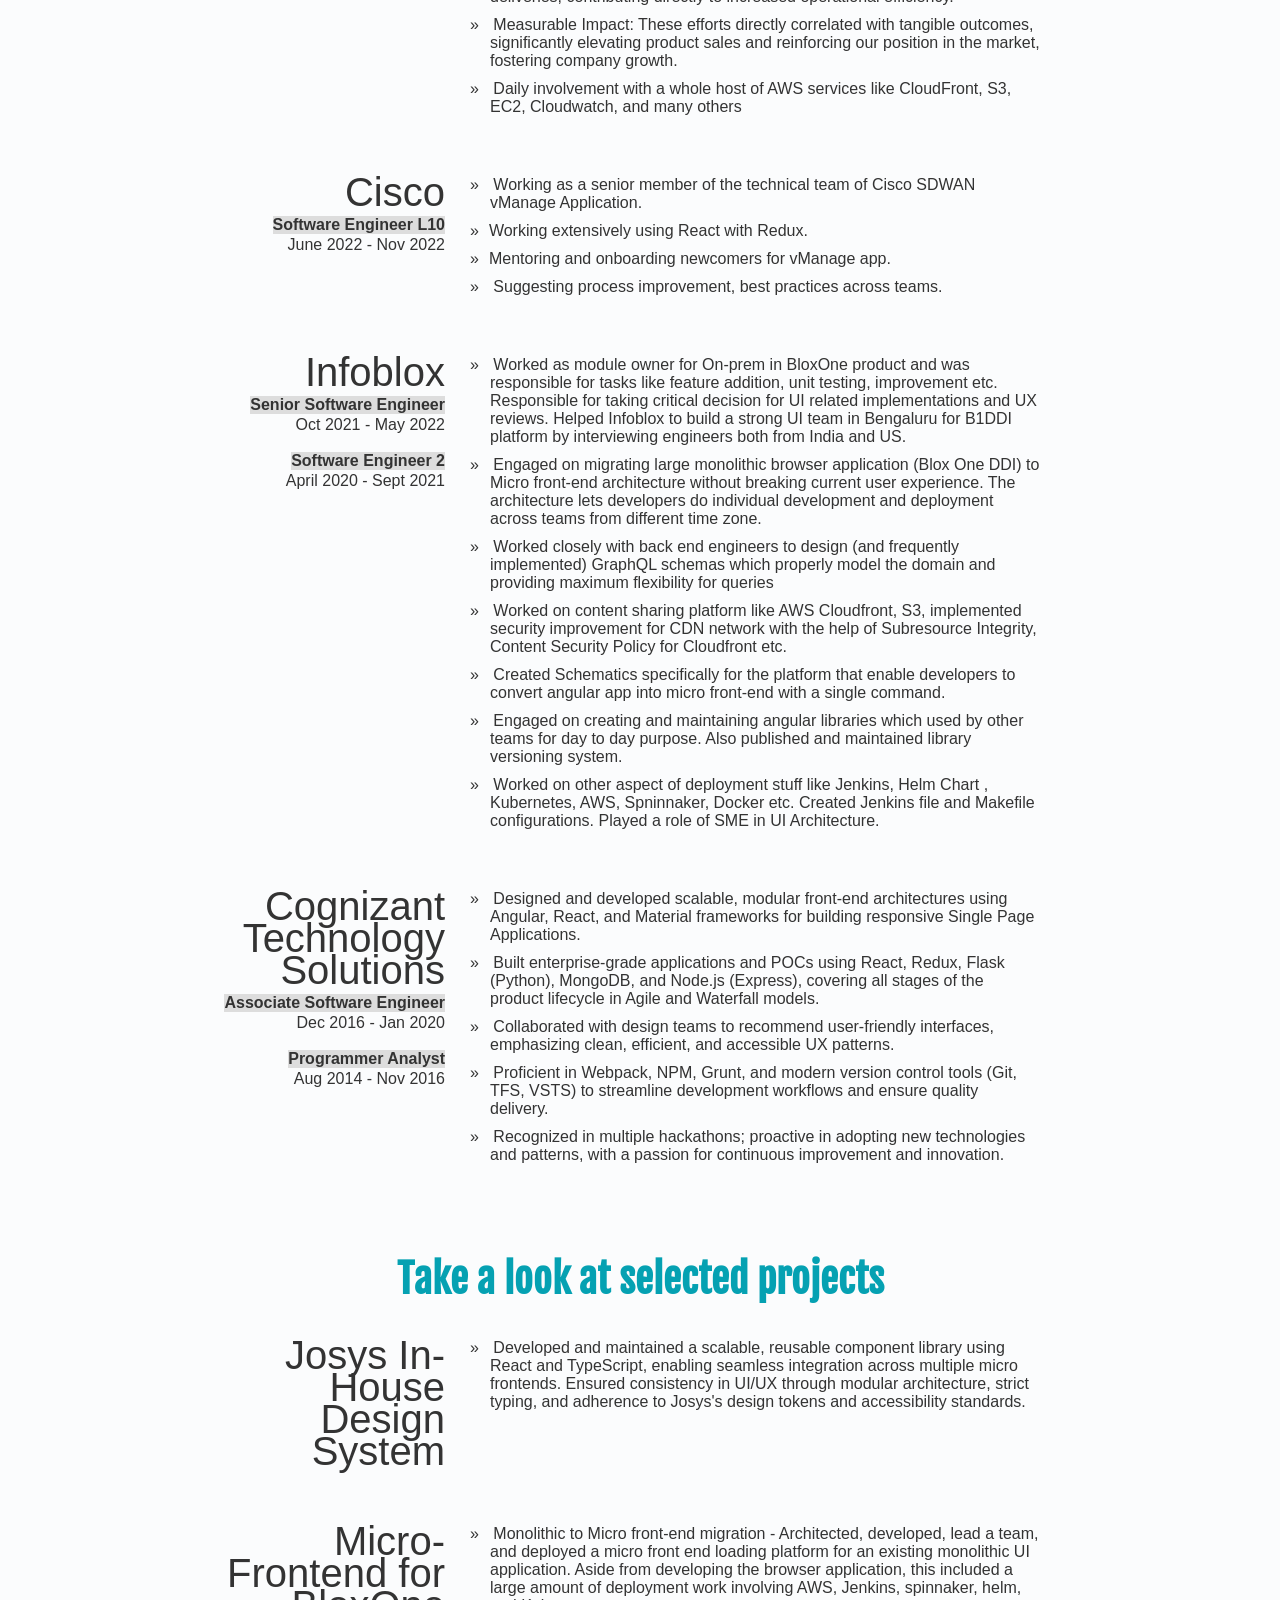
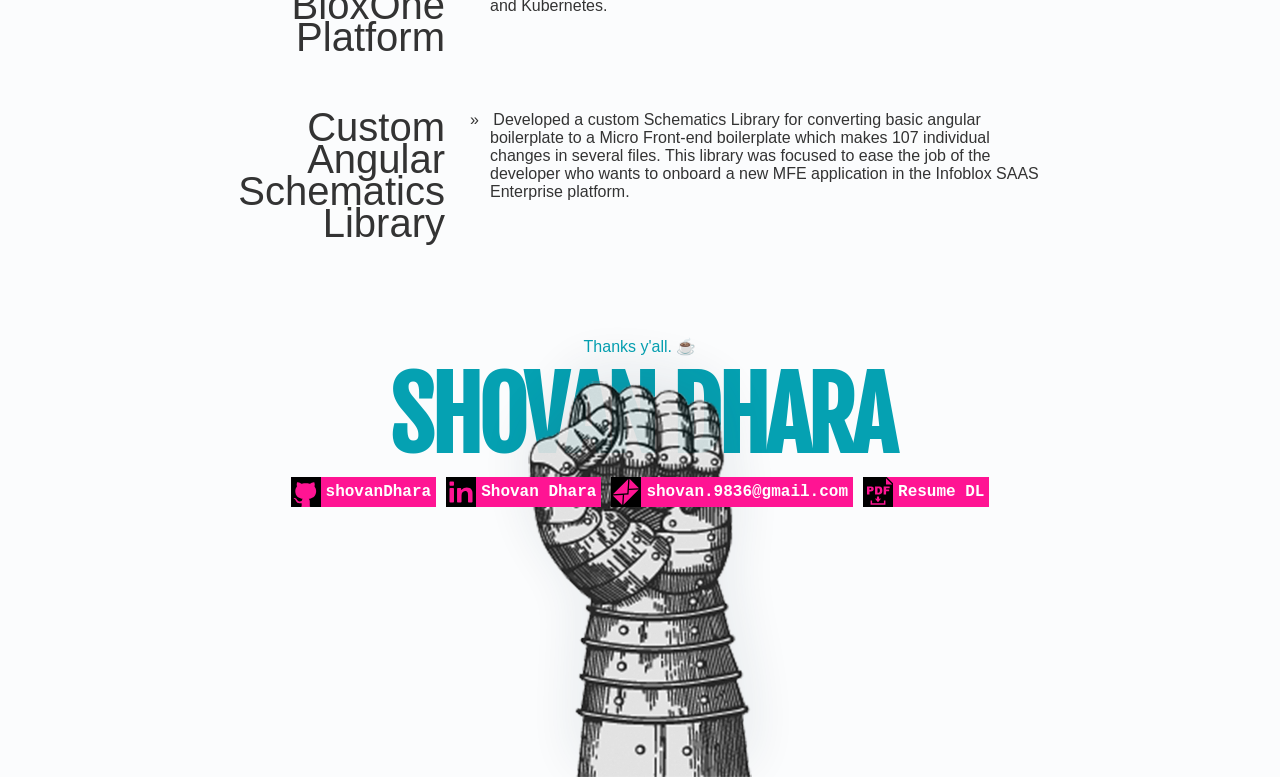
==== commit 4e4b7099: "fix: added nav bar" ====
--- a/index.html
+++ b/index.html
@@ -45,9 +45,37 @@
     </style>
   </head>
   <body>
+    <nav class="hud-nav" aria-label="Portfolio sections">
+      <div class="hud-nav__rail">
+        <a class="hud-nav__link is-active" href="#home" data-nav-link>
+          <span class="hud-nav__code">00</span>
+          <span>Home</span>
+        </a>
+        <a class="hud-nav__link" href="#things" data-nav-link>
+          <span class="hud-nav__code">01</span>
+          <span>Loadout</span>
+        </a>
+        <a class="hud-nav__link" href="#skills" data-nav-link>
+          <span class="hud-nav__code">02</span>
+          <span>Skills</span>
+        </a>
+        <a class="hud-nav__link" href="#experience" data-nav-link>
+          <span class="hud-nav__code">03</span>
+          <span>XP</span>
+        </a>
+        <a class="hud-nav__link" href="#projects" data-nav-link>
+          <span class="hud-nav__code">04</span>
+          <span>Builds</span>
+        </a>
+        <a class="hud-nav__link" href="#contact" data-nav-link>
+          <span class="hud-nav__code">05</span>
+          <span>Comms</span>
+        </a>
+      </div>
+    </nav>
     <canvas id="architectural-bg" aria-hidden="true"></canvas>
     <div class="big-ol-fist__intro" style="z-index: 1"></div>
-    <div class="intro">
+    <div class="intro" id="home">
       <div
         class="name"
         title="Thanks for vibin' and keepin' it tight. If you need me, I'm on my mobile."
@@ -101,7 +129,7 @@
       </div>
     </div>
     <div class="content">
-      <section class="things-i-bring-section">
+      <section class="things-i-bring-section" id="things">
         <h1 class="baffling">Here are a few of the things I bring</h1>
         <div class="things-i-bring-grid">
           <div class="thing-i-bring">
@@ -161,7 +189,7 @@
           </div>
         </div>
       </section>
-      <section class="some-skills-section">
+      <section class="some-skills-section" id="skills">
         <h1 class="baffling">These are *some* of my skills</h1>
         <div class="some-skills">
           <div class="some-skills-column">
@@ -192,7 +220,7 @@
             </div>
           </div>
           <div class="some-skills-column">
-            <img src="skills-art-placeholder.png" />
+            <img width="100%" src="skills-art-placeholder.png" />
           </div>
           <div class="some-skills-column">
             <div class="some-skills-block">
@@ -236,7 +264,7 @@
         </div>
       </section>
 
-      <section class="experience-section">
+      <section class="experience-section" id="experience">
         <h1 class="baffling">This is my work experience</h1>
         <div class="experience-block">
           <div class="experience-block-place">
@@ -401,7 +429,7 @@
         </div>
       </section>
 
-      <section class="projects-section">
+      <section class="projects-section" id="projects">
         <h1 class="baffling">Take a look at selected projects</h1>
         <div class="experience-block">
           <div class="experience-block-place">
@@ -453,7 +481,7 @@
         </div>
       </section>
     </div>
-    <footer class="footer">
+    <footer class="footer" id="contact">
       <p>Thanks y'all. ☕</p>
       <h1 class="my-name">SHOVAN DHARA</h1>
       <div class="big-ol-fist__outro"></div>
@@ -484,19 +512,139 @@
         overflow-x: hidden;
       }
 
+      html {
+        scroll-padding-top: 108px;
+      }
+
       #architectural-bg {
         position: fixed;
         inset: 0;
         width: 100%;
         height: 100%;
         z-index: 0;
-        opacity: 0.78;
+        opacity: 0.66;
         pointer-events: none;
       }
 
       .big-ol-fist__intro,
       .big-ol-fist__outro {
-        display: none;
+        display: block;
+        opacity: 0.92;
+        pointer-events: none;
+        filter: drop-shadow(0 16px 28px rgba(44, 62, 80, 0.12));
+      }
+
+      .hud-nav {
+        position: fixed;
+        top: 16px;
+        left: 50%;
+        z-index: 4;
+        width: min(calc(100% - 28px), 980px);
+        transform: translateX(-50%);
+        pointer-events: none;
+      }
+
+      .hud-nav__rail {
+        display: flex;
+        align-items: stretch;
+        justify-content: center;
+        gap: 6px;
+        padding: 7px;
+        background:
+          linear-gradient(90deg, rgba(5, 161, 178, 0.16), rgba(255, 20, 147, 0.12)),
+          rgba(255, 255, 255, 0.72);
+        border: 1px solid rgba(5, 161, 178, 0.35);
+        box-shadow:
+          0 20px 42px rgba(44, 62, 80, 0.16),
+          inset 0 0 0 1px rgba(255, 255, 255, 0.78);
+        clip-path: polygon(18px 0, 100% 0, calc(100% - 18px) 100%, 0 100%);
+        pointer-events: auto;
+        position: relative;
+        overflow: hidden;
+      }
+
+      .hud-nav__rail::before {
+        content: "";
+        position: absolute;
+        inset: 0;
+        background: repeating-linear-gradient(
+          180deg,
+          rgba(255, 255, 255, 0.2) 0,
+          rgba(255, 255, 255, 0.2) 1px,
+          transparent 1px,
+          transparent 7px
+        );
+        opacity: 0.6;
+        pointer-events: none;
+      }
+
+      .hud-nav__link {
+        --hud-accent: #05a1b2;
+        display: inline-flex;
+        align-items: center;
+        justify-content: center;
+        flex: 1 1 0;
+        min-width: 0;
+        min-height: 42px;
+        gap: 8px;
+        padding: 0 15px;
+        color: #2c3e50;
+        background: rgba(255, 255, 255, 0.64);
+        border: 1px solid rgba(44, 62, 80, 0.16);
+        clip-path: polygon(10px 0, 100% 0, calc(100% - 10px) 100%, 0 100%);
+        font-family: "Fjalla One", Arial, sans-serif;
+        font-size: 13px;
+        font-weight: 700;
+        letter-spacing: 0;
+        text-transform: uppercase;
+        transition:
+          background 180ms ease,
+          border-color 180ms ease,
+          color 180ms ease,
+          transform 180ms ease,
+          box-shadow 180ms ease;
+      }
+
+      .hud-nav__link:nth-child(even) {
+        --hud-accent: deeppink;
+      }
+
+      .hud-nav__link:hover,
+      .hud-nav__link:focus-visible,
+      .hud-nav__link.is-active {
+        color: white;
+        background:
+          linear-gradient(135deg, rgba(5, 161, 178, 0.92), rgba(255, 20, 147, 0.88));
+        border-color: rgba(255, 255, 255, 0.78);
+        box-shadow:
+          0 0 0 1px rgba(255, 255, 255, 0.72),
+          0 0 24px rgba(5, 161, 178, 0.28);
+        transform: translateY(-1px);
+      }
+
+      .hud-nav__link:focus-visible {
+        outline: 3px solid rgba(255, 229, 45, 0.88);
+        outline-offset: 3px;
+      }
+
+      .hud-nav__code {
+        display: inline-grid;
+        place-items: center;
+        width: 26px;
+        height: 22px;
+        color: var(--hud-accent);
+        background: rgba(44, 62, 80, 0.08);
+        border: 1px solid currentColor;
+        font-family: monospace;
+        font-size: 12px;
+        line-height: 1;
+      }
+
+      .hud-nav__link:hover .hud-nav__code,
+      .hud-nav__link:focus-visible .hud-nav__code,
+      .hud-nav__link.is-active .hud-nav__code {
+        color: #ffe52d;
+        background: rgba(0, 0, 0, 0.24);
       }
 
       .intro,
@@ -517,16 +665,81 @@
       }
 
       .intro-blurb {
-        background: rgba(255, 255, 255, 0.78);
-        backdrop-filter: blur(12px);
-        -webkit-backdrop-filter: blur(12px);
-      }
-
-      .content {
-        background: rgba(255, 255, 255, 0.72);
-      }
-
-      @media (max-width: 599px) {
+        background: transparent;
+      }
+
+      #home,
+      #things,
+      #skills,
+      #experience,
+      #projects,
+      #contact {
+        scroll-margin-top: 112px;
+      }
+
+      @media (max-width: 980px) {
+        .hud-nav {
+          width: min(calc(100% - 20px), 760px);
+        }
+
+        .hud-nav__rail {
+          gap: 5px;
+          padding: 6px;
+        }
+
+        .hud-nav__link {
+          min-height: 40px;
+          gap: 6px;
+          padding: 0 10px;
+          font-size: 12px;
+        }
+
+        .hud-nav__code {
+          width: 23px;
+          height: 20px;
+          font-size: 11px;
+        }
+      }
+
+      @media (max-width: 720px) {
+        html {
+          scroll-padding-top: 24px;
+        }
+
+        body {
+          padding-bottom: 112px;
+        }
+
+        .hud-nav {
+          top: auto;
+          bottom: 10px;
+          width: calc(100% - 16px);
+        }
+
+        .hud-nav__rail {
+          display: grid;
+          grid-template-columns: repeat(3, minmax(0, 1fr));
+          justify-content: stretch;
+          gap: 5px;
+          padding: 7px;
+          clip-path: polygon(12px 0, 100% 0, calc(100% - 12px) 100%, 0 100%);
+        }
+
+        .hud-nav__link {
+          width: 100%;
+          min-height: 42px;
+          gap: 5px;
+          padding: 0 6px;
+          font-size: 11px;
+          white-space: nowrap;
+        }
+
+        .hud-nav__code {
+          width: 22px;
+          height: 19px;
+          font-size: 10px;
+        }
+
         .intro {
           min-height: 92vh;
           padding-top: 70px;
@@ -535,8 +748,32 @@
         .content {
           width: 100%;
         }
+
+        #home,
+        #things,
+        #skills,
+        #experience,
+        #projects,
+        #contact {
+          scroll-margin-top: 24px;
+        }
+      }
+
+      @media (max-width: 380px) {
+        .hud-nav__rail {
+          gap: 4px;
+          padding: 6px;
+        }
+
+        .hud-nav__link {
+          flex-direction: column;
+          min-height: 48px;
+          gap: 3px;
+          font-size: 10px;
+        }
       }
     </style>
     <script type="module" src="architectural-background.js"></script>
+    <script src="hud-navigation.js"></script>
   </body>
 </html>
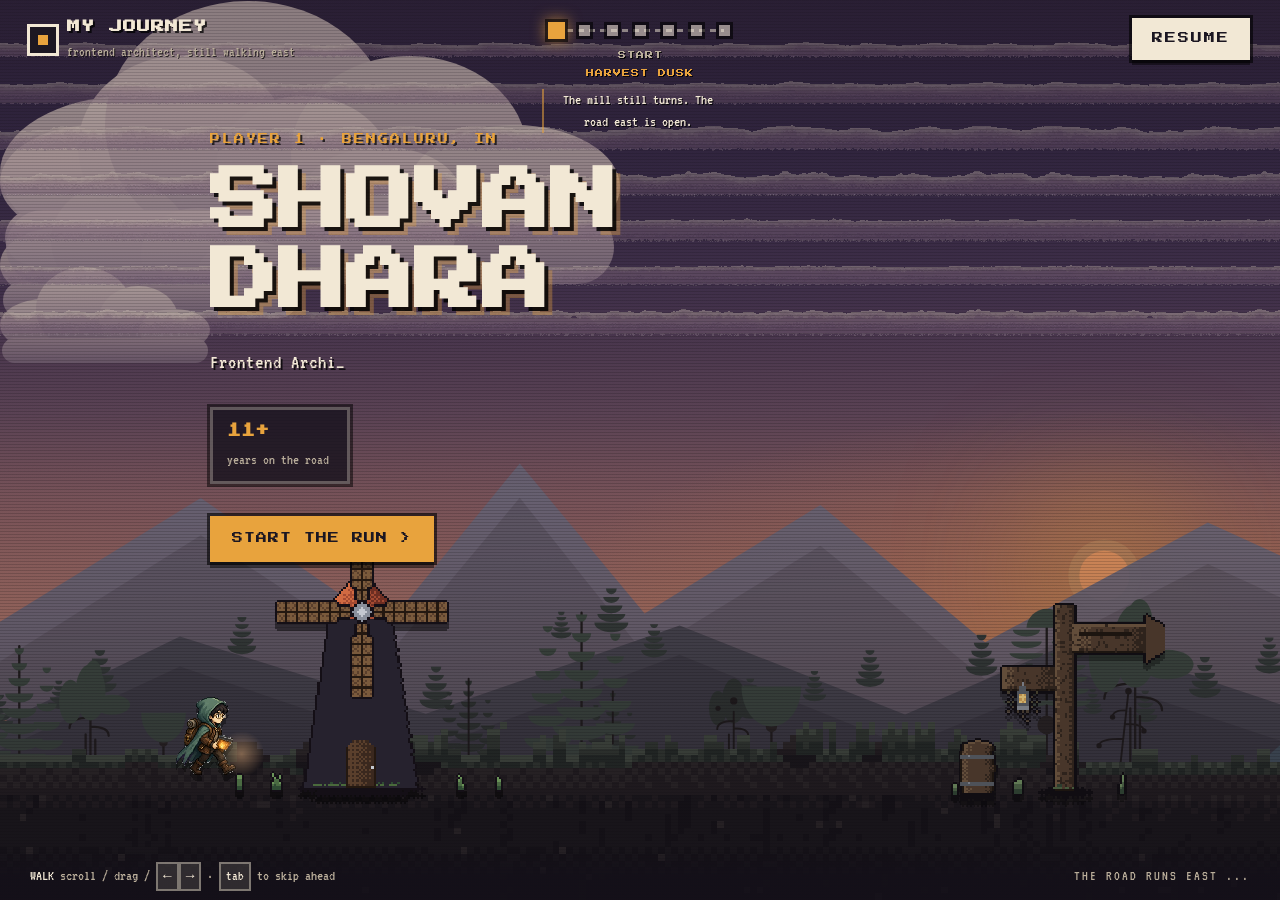
==== commit fa5f574a: "feat: adding new design" ====
--- a/index.html
+++ b/index.html
@@ -1,779 +1,959 @@
-<!DOCTYPE html>
-<html lang="en">
-  <head>
-    <meta charset="utf-8" />
-    <meta name="viewport" content="width=device-width, initial-scale=1" />
-    <title>Hey, it's me! Shovan Dhara!</title>
-    <link rel="shortcut icon" type="image/x-icon" href="favicon.ico" />
-    <link rel="icon" type="image/png" sizes="32x32" href="/favicon-32x32.png" />
-    <link rel="icon" type="image/png" sizes="16x16" href="/favicon-16x16.png" />
-    <link
-      href="https://fonts.googleapis.com/css?family=Knewave"
-      rel="stylesheet"
-    />
-    <script>
-      window.dataLayer = window.dataLayer || [];
-      function gtag() {
-        dataLayer.push(arguments);
-      }
-      gtag("js", new Date());
-      gtag("config", "UA-123012336-1");
-    </script>
-    <style>
-      body {
-        display: none;
-      }
-      .first-name {
-        padding-right: 2rem;
-      }
-      .intro-blurb-title {
-        font-size: 1.2rem;
-        font-weight: 700;
-        font-family: "Times New Roman", Times, serif;
-        color: #2c3e50;
-        margin-bottom: 1rem;
-        letter-spacing: 0.5px;
-        text-transform: capitalize;
-        font-style: italic;
-        transition: all 0.3s ease-in-out;
-      }
-
-      .intro-blurb-title:hover {
-        color: #24bbcc;
-        transform: translateY(-2px);
-      }
-    </style>
-  </head>
-  <body>
-    <nav class="hud-nav" aria-label="Portfolio sections">
-      <div class="hud-nav__rail">
-        <a class="hud-nav__link is-active" href="#home" data-nav-link>
-          <span class="hud-nav__code">00</span>
-          <span>Home</span>
-        </a>
-        <a class="hud-nav__link" href="#things" data-nav-link>
-          <span class="hud-nav__code">01</span>
-          <span>Loadout</span>
-        </a>
-        <a class="hud-nav__link" href="#skills" data-nav-link>
-          <span class="hud-nav__code">02</span>
-          <span>Skills</span>
-        </a>
-        <a class="hud-nav__link" href="#experience" data-nav-link>
-          <span class="hud-nav__code">03</span>
-          <span>XP</span>
-        </a>
-        <a class="hud-nav__link" href="#projects" data-nav-link>
-          <span class="hud-nav__code">04</span>
-          <span>Builds</span>
-        </a>
-        <a class="hud-nav__link" href="#contact" data-nav-link>
-          <span class="hud-nav__code">05</span>
-          <span>Comms</span>
-        </a>
-      </div>
-    </nav>
-    <canvas id="architectural-bg" aria-hidden="true"></canvas>
-    <div class="big-ol-fist__intro" style="z-index: 1"></div>
-    <div class="intro" id="home">
-      <div
-        class="name"
-        title="Thanks for vibin' and keepin' it tight. If you need me, I'm on my mobile."
-      >
-        <div class="baffling first-name">Hi</div>
-        <div class="baffling first-name">It's</div>
-        <div class="baffling last-name">SHOVAN</div>
-      </div>
-      <br />
-      <div class="contact" style="z-index: 2">
-        <a href="https://github.com/shovanDhara">
-          <img class="svg-icon" src="gh-icon.svg" />
-          <span class="baffling">shovanDhara</span>
-        </a>
-        <a href="https://www.linkedin.com/in/shovan-dhara/">
-          <img class="svg-icon" src="linkedin-icon.svg" />
-          <span class="baffling">Shovan Dhara</span>
-        </a>
-        <a href="mailto:shovan.9836@gmail.com">
-          <img class="svg-icon" src="email-icon.svg" />
-          <span class="baffling">shovan.9836@gmail.com</span>
-        </a>
-        <a href="resume.pdf" target="_blank">
-          <img class="svg-icon" src="dl-icon.svg" />
-          <span class="baffling">Resume DL</span>
-        </a>
-      </div>
-      <div class="intro-blurb">
-        <section>
-          Frontend Architecture SME with 11+ years of experience leading
-          technical strategy and high-level design for high-performance,
-          large-scale web applications. Provides UI leadership for P1
-          initiatives by translating complex requirements into scalable,
-          user-centric experiences. Architects resilient Micro Frontend
-          ecosystems using JavaScript, TypeScript, and modern frameworks
-          including React, Angular, and Vue, enabling faster delivery through
-          build-once–deploy-anywhere strategies and shared libraries. Brings
-          strong backend and data-layer expertise using Node.js, MongoDB,
-          GraphQL, and Prisma to design cohesive end-to-end systems. Drives
-          innovation through POCs, boosts developer productivity by 50%, and
-          ensures system quality through cross-functional collaboration and
-          architectural leadership.
-        </section>
-        <section class="intro-blurb-title">
-          “If I had an hour to solve a problem and my life depended on the
-          solution, I would spend the first 55 minutes determining the proper
-          question to ask, for once I know the proper question, I could solve
-          the problem in less than five minutes.” — Albert Einstein, Theoretical
-          Physicist.
-        </section>
-      </div>
-    </div>
-    <div class="content">
-      <section class="things-i-bring-section" id="things">
-        <h1 class="baffling">Here are a few of the things I bring</h1>
-        <div class="things-i-bring-grid">
-          <div class="thing-i-bring">
-            <div class="thing-i-bring-art"><img src="love-art.png" /></div>
-            <h2 class="thing-i-bring-title">
-              Your Frontend Ally and DOM Diplomat
-            </h2>
-            <p class="thing-i-bring-blurb">
-              Bridging design and development, I champion frontend excellence
-              with a deep understanding of the DOM and user experience.
-            </p>
-          </div>
-          <div class="thing-i-bring">
-            <div class="thing-i-bring-art"><img src="modernjs-art.png" /></div>
-            <h2 class="thing-i-bring-title">JavaScript, TypeScript & Beyond</h2>
-            <p class="thing-i-bring-blurb">
-              Always exploring the cutting edge—modern JavaScript, TypeScript,
-              powerful frameworks, and robust tooling are my daily tools of
-              choice.
-            </p>
-          </div>
-          <div class="thing-i-bring">
-            <div class="thing-i-bring-art"><img src="cleanui-art.png" /></div>
-            <h2 class="thing-i-bring-title">Built on Best Practices</h2>
-            <p class="thing-i-bring-blurb">
-              I don’t just build—I document, refine, and scale using proven
-              architectural patterns and frontend principles.
-            </p>
-          </div>
-          <div class="thing-i-bring">
-            <div class="thing-i-bring-art">
-              <img src="ideatoimpl-art.png" />
-            </div>
-            <h2 class="thing-i-bring-title">End-to-End Ownership</h2>
-            <p class="thing-i-bring-blurb">
-              From behavior-driven UX to system planning, from code
-              implementation to seamless delivery—I loop back, always improving.
-            </p>
-          </div>
-          <div class="thing-i-bring">
-            <div class="thing-i-bring-art">
-              <img src="initiative-art.png" />
-            </div>
-            <h2 class="thing-i-bring-title">UI Obsessed, Problem Focused</h2>
-            <p class="thing-i-bring-blurb">
-              A passion for clean, functional UI pushes me to identify pain
-              points, take ownership, and deliver elegant solutions.
-            </p>
-          </div>
-          <div class="thing-i-bring">
-            <div class="thing-i-bring-art"><img src="crossteam-art.png" /></div>
-            <h2 class="thing-i-bring-title">No Great Idea Left Behind</h2>
-            <p class="thing-i-bring-blurb">
-              I believe even unconventional ideas deserve a shot—let’s elevate
-              the overlooked into the extraordinary.
-            </p>
-          </div>
-        </div>
-      </section>
-      <section class="some-skills-section" id="skills">
-        <h1 class="baffling">These are *some* of my skills</h1>
-        <div class="some-skills">
-          <div class="some-skills-column">
-            <div class="some-skills-block">
-              <h2 class="some-skills-block-title">Technical</h2>
-              <ul class="some-skills-block-list">
-                <li>Modern JavaScript, Typescript, CSS, and HTML</li>
-                <li>Web Browser APIs, dev tools, and perf profiling</li>
-                <li>
-                  Component-based, state-driven, declarative UI frameworks (
-                  React, NEXT Js, React Query, Redux, Single SPA)
-                </li>
-                <li>Webpack, babel, eslint</li>
-                <li>Testing Tools - Cypress, Jest, React Testing Library</li>
-                <li>Architecture – Monolithic, Micro Front-End</li>
-                <li>Backend – Node JS, Python(Basic)</li>
-                <li>DB – Mongo DB, PostgreSQL</li>
-                <li>Query Language – GraphQL</li>
-                <li>
-                  Security Integration - Sub-resource Integrity, Content
-                  Security Policy in CloudFront CDN
-                </li>
-                <li>
-                  Infra – AWS S3, CloudFront, Helm Chart, Makefile, Jenkins,
-                  Nginx Config and Debugging, K8s, Docker
-                </li>
-              </ul>
-            </div>
-          </div>
-          <div class="some-skills-column">
-            <img width="100%" src="skills-art-placeholder.png" />
-          </div>
-          <div class="some-skills-column">
-            <div class="some-skills-block">
-              <h2 class="some-skills-block-title">
-                Planning and Collaboration
-              </h2>
-              <ul class="some-skills-block-list">
-                <li>Collaboration across product, design, and engineering</li>
-                <li>User-centered design thinking</li>
-                <li>Planning for incremental delivery (Agile/Scrum)</li>
-                <li>Rapid prototyping and communication with wireframes</li>
-              </ul>
-            </div>
-            <div class="some-skills-block">
-              <h2 class="some-skills-block-title">AI & Automation</h2>
-              <ul class="some-skills-block-list">
-                <li>
-                  Built Schematics (Created CLI Tools to simplify and enhance
-                  the DX)
-                </li>
-                <li>
-                  AI-assisted development using Cursor IDE and Cursor MCP for
-                  accelerated coding and refactoring
-                </li>
-                <li>
-                  Building AI-powered features using Vercel AI SDK and OpenAI
-                  APIs
-                </li>
-                <li>
-                  Integrating LLMs into frontend workflows for intelligent UX
-                  and automation
-                </li>
-                <li>Rapid prototyping of AI-driven Proofs of Concept (POCs)</li>
-                <li>
-                  Evaluating AI use-cases for product impact and system
-                  feasibility
-                </li>
-              </ul>
-            </div>
-          </div>
-        </div>
-      </section>
-
-      <section class="experience-section" id="experience">
-        <h1 class="baffling">This is my work experience</h1>
-        <div class="experience-block">
-          <div class="experience-block-place">
-            <div class="experience-block-place-title">Josys</div>
-            <br />
-            <div class="experience-block-place-role">UI Tech Lead</div>
-            <div class="experience-block-place-time">Dec 2022 - Present</div>
-          </div>
-          <ul class="experience-block-experience-list">
-            <li>
-              Product Enhancement Leadership: Led a talented team in
-              transforming user experiences and improving product performance at
-              Josys by driving forward-thinking UI/UX enhancements.
-            </li>
-            <li>
-              UI Development Mastery: Leveraged React.js proficiency to craft
-              innovative UI libraries and Design Systems, accelerating component
-              development and ensuring consistent, scalable interfaces across
-              our products.
-            </li>
-            <li>
-              Code Optimization & Innovation: Spearheaded code optimizations,
-              Micro Frontend integration, and i18n strategies, instrumental in
-              successful global product launches and bolstering our technical
-              foundation.
-            </li>
-            <li>
-              Efficiency & Automation: Implemented automation in the release
-              process, streamlining operations for faster iterations and
-              impeccable product deliveries, contributing directly to increased
-              operational efficiency.
-            </li>
-            <li>
-              Measurable Impact: These efforts directly correlated with tangible
-              outcomes, significantly elevating product sales and reinforcing
-              our position in the market, fostering company growth.
-            </li>
-            <li>
-              Daily involvement with a whole host of AWS services like
-              CloudFront, S3, EC2, Cloudwatch, and many
-              others
-            </li>
-          </ul>
-        </div>
-        <div class="experience-block">
-          <div class="experience-block-place">
-            <div class="experience-block-place-title">Cisco</div>
-            <br />
-            <div class="experience-block-place-role">Software Engineer L10</div>
-            <div class="experience-block-place-time">June 2022 - Nov 2022</div>
-          </div>
-          <ul class="experience-block-experience-list">
-            <li>
-              Working as a senior member of the technical team of Cisco SDWAN
-              vManage Application.
-            </li>
-            <li>Working extensively using React with Redux.</li>
-            <li>Mentoring and onboarding newcomers for vManage app.</li>
-            <li>
-              Suggesting process improvement, best practices across teams.
-            </li>
-          </ul>
-        </div>
-        <div class="experience-block">
-          <div class="experience-block-place">
-            <div class="experience-block-place-title">Infoblox</div>
-            <br />
-            <div class="experience-block-place-role">
-              Senior Software Engineer
-            </div>
-            <div class="experience-block-place-time">Oct 2021 - May 2022</div>
-            <br />
-            <div class="experience-block-place-role">Software Engineer 2</div>
-            <div class="experience-block-place-time">
-              April 2020 - Sept 2021
-            </div>
-          </div>
-          <ul class="experience-block-experience-list">
-            <li>
-              Worked as module owner for On-prem in BloxOne product and was
-              responsible for tasks like feature addition, unit testing,
-              improvement etc. Responsible for taking critical decision for UI
-              related implementations and UX reviews. Helped Infoblox to build a
-              strong UI team in Bengaluru for B1DDI platform by interviewing
-              engineers both from India and US.
-            </li>
-            <li>
-              Engaged on migrating large monolithic browser application (Blox
-              One DDI) to Micro front-end architecture without breaking current
-              user experience. The architecture lets developers do individual
-              development and deployment across teams from different time zone.
-            </li>
-            <li>
-              Worked closely with back end engineers to design (and frequently
-              implemented) GraphQL schemas which properly model the domain and
-              providing maximum flexibility for queries
-            </li>
-            <li>
-              Worked on content sharing platform like AWS Cloudfront, S3,
-              implemented security improvement for CDN network with the help of
-              Subresource Integrity, Content Security Policy for Cloudfront etc.
-            </li>
-            <li>
-              Created Schematics specifically for the platform that enable
-              developers to convert angular app into micro front-end with a
-              single command.
-            </li>
-            <li>
-              Engaged on creating and maintaining angular libraries which used
-              by other teams for day to day purpose. Also published and
-              maintained library versioning system.
-            </li>
-            <li>
-              Worked on other aspect of deployment stuff like Jenkins, Helm
-              Chart , Kubernetes, AWS, Spninnaker, Docker etc. Created Jenkins
-              file and Makefile configurations. Played a role of SME in UI
-              Architecture.
-            </li>
-          </ul>
-        </div>
-        <div class="experience-block">
-          <div class="experience-block-place">
-            <div class="experience-block-place-title">
-              Cognizant Technology Solutions
-            </div>
-            <br />
-            <div class="experience-block-place-role">
-              Associate Software Engineer
-            </div>
-            <div class="experience-block-place-time">Dec 2016 - Jan 2020</div>
-            <br />
-            <div class="experience-block-place-role">Programmer Analyst</div>
-            <div class="experience-block-place-time">Aug 2014 - Nov 2016</div>
-          </div>
-          <ul class="experience-block-experience-list">
-            <li>
-              Designed and developed scalable, modular front-end architectures
-              using Angular, React, and Material frameworks for building
-              responsive Single Page Applications.
-            </li>
-            <li>
-              Built enterprise-grade applications and POCs using React, Redux,
-              Flask (Python), MongoDB, and Node.js (Express), covering all
-              stages of the product lifecycle in Agile and Waterfall models.
-            </li>
-            <li>
-              Collaborated with design teams to recommend user-friendly
-              interfaces, emphasizing clean, efficient, and accessible UX
-              patterns.
-            </li>
-            <li>
-              Proficient in Webpack, NPM, Grunt, and modern version control
-              tools (Git, TFS, VSTS) to streamline development workflows and
-              ensure quality delivery.
-            </li>
-            <li>
-              Recognized in multiple hackathons; proactive in adopting new
-              technologies and patterns, with a passion for continuous
-              improvement and innovation.
-            </li>
-          </ul>
-        </div>
-      </section>
-
-      <section class="projects-section" id="projects">
-        <h1 class="baffling">Take a look at selected projects</h1>
-        <div class="experience-block">
-          <div class="experience-block-place">
-            <div class="experience-block-place-title">
-              Josys In-House Design System
-            </div>
-          </div>
-          <ul class="experience-block-experience-list">
-            <li>
-              Developed and maintained a scalable, reusable component library
-              using React and TypeScript, enabling seamless integration across
-              multiple micro frontends. Ensured consistency in UI/UX through
-              modular architecture, strict typing, and adherence to Josys's
-              design tokens and accessibility standards.
-            </li>
-          </ul>
-        </div>
-        <div class="experience-block">
-          <div class="experience-block-place">
-            <div class="experience-block-place-title">
-              Micro-Frontend for BloxOne Platform
-            </div>
-          </div>
-          <ul class="experience-block-experience-list">
-            <li>
-              Monolithic to Micro front-end migration - Architected, developed,
-              lead a team, and deployed a micro front end loading platform for
-              an existing monolithic UI application. Aside from developing the
-              browser application, this included a large amount of deployment
-              work involving AWS, Jenkins, spinnaker, helm, and Kubernetes.
-            </li>
-          </ul>
-        </div>
-        <div class="experience-block">
-          <div class="experience-block-place">
-            <div class="experience-block-place-title">
-              Custom Angular Schematics Library
-            </div>
-          </div>
-          <ul class="experience-block-experience-list">
-            <li>
-              Developed a custom Schematics Library for converting basic angular
-              boilerplate to a Micro Front-end boilerplate which makes 107
-              individual changes in several files. This library was focused to
-              ease the job of the developer who wants to onboard a new MFE
-              application in the Infoblox SAAS Enterprise platform.
-            </li>
-          </ul>
-        </div>
-      </section>
-    </div>
-    <footer class="footer" id="contact">
-      <p>Thanks y'all. ☕</p>
-      <h1 class="my-name">SHOVAN DHARA</h1>
-      <div class="big-ol-fist__outro"></div>
-      <div class="contact" style="position: relative">
-        <a href="https://github.com/shovanDhara">
-          <img class="svg-icon" src="gh-icon.svg" />
-          <span class="baffling">shovanDhara</span>
-        </a>
-        <a href="https://www.linkedin.com/in/shovan-dhara/">
-          <img class="svg-icon" src="linkedin-icon.svg" />
-          <span class="baffling">Shovan Dhara</span>
-        </a>
-        <a href="mailto:shovan.9836@gmail.com">
-          <img class="svg-icon" src="email-icon.svg" />
-          <span class="baffling">shovan.9836@gmail.com</span>
-        </a>
-        <a href="resume.pdf" target="_blank">
-          <img class="svg-icon" src="dl-icon.svg" />
-          <span class="baffling">Resume DL</span>
-        </a>
-      </div>
-    </footer>
-    <script src="main.js"></script>
-    <style>
-      body {
-        display: block;
-        background: #fbfcfd;
-        overflow-x: hidden;
-      }
-
-      html {
-        scroll-padding-top: 108px;
-      }
-
-      #architectural-bg {
-        position: fixed;
-        inset: 0;
-        width: 100%;
-        height: 100%;
-        z-index: 0;
-        opacity: 0.66;
-        pointer-events: none;
-      }
-
-      .big-ol-fist__intro,
-      .big-ol-fist__outro {
-        display: block;
-        opacity: 0.92;
-        pointer-events: none;
-        filter: drop-shadow(0 16px 28px rgba(44, 62, 80, 0.12));
-      }
-
-      .hud-nav {
-        position: fixed;
-        top: 16px;
-        left: 50%;
-        z-index: 4;
-        width: min(calc(100% - 28px), 980px);
-        transform: translateX(-50%);
-        pointer-events: none;
-      }
-
-      .hud-nav__rail {
-        display: flex;
-        align-items: stretch;
-        justify-content: center;
-        gap: 6px;
-        padding: 7px;
-        background:
-          linear-gradient(90deg, rgba(5, 161, 178, 0.16), rgba(255, 20, 147, 0.12)),
-          rgba(255, 255, 255, 0.72);
-        border: 1px solid rgba(5, 161, 178, 0.35);
-        box-shadow:
-          0 20px 42px rgba(44, 62, 80, 0.16),
-          inset 0 0 0 1px rgba(255, 255, 255, 0.78);
-        clip-path: polygon(18px 0, 100% 0, calc(100% - 18px) 100%, 0 100%);
-        pointer-events: auto;
-        position: relative;
-        overflow: hidden;
-      }
-
-      .hud-nav__rail::before {
-        content: "";
-        position: absolute;
-        inset: 0;
-        background: repeating-linear-gradient(
-          180deg,
-          rgba(255, 255, 255, 0.2) 0,
-          rgba(255, 255, 255, 0.2) 1px,
-          transparent 1px,
-          transparent 7px
-        );
-        opacity: 0.6;
-        pointer-events: none;
-      }
-
-      .hud-nav__link {
-        --hud-accent: #05a1b2;
-        display: inline-flex;
-        align-items: center;
-        justify-content: center;
-        flex: 1 1 0;
-        min-width: 0;
-        min-height: 42px;
-        gap: 8px;
-        padding: 0 15px;
-        color: #2c3e50;
-        background: rgba(255, 255, 255, 0.64);
-        border: 1px solid rgba(44, 62, 80, 0.16);
-        clip-path: polygon(10px 0, 100% 0, calc(100% - 10px) 100%, 0 100%);
-        font-family: "Fjalla One", Arial, sans-serif;
-        font-size: 13px;
-        font-weight: 700;
-        letter-spacing: 0;
-        text-transform: uppercase;
-        transition:
-          background 180ms ease,
-          border-color 180ms ease,
-          color 180ms ease,
-          transform 180ms ease,
-          box-shadow 180ms ease;
-      }
-
-      .hud-nav__link:nth-child(even) {
-        --hud-accent: deeppink;
-      }
-
-      .hud-nav__link:hover,
-      .hud-nav__link:focus-visible,
-      .hud-nav__link.is-active {
-        color: white;
-        background:
-          linear-gradient(135deg, rgba(5, 161, 178, 0.92), rgba(255, 20, 147, 0.88));
-        border-color: rgba(255, 255, 255, 0.78);
-        box-shadow:
-          0 0 0 1px rgba(255, 255, 255, 0.72),
-          0 0 24px rgba(5, 161, 178, 0.28);
-        transform: translateY(-1px);
-      }
-
-      .hud-nav__link:focus-visible {
-        outline: 3px solid rgba(255, 229, 45, 0.88);
-        outline-offset: 3px;
-      }
-
-      .hud-nav__code {
-        display: inline-grid;
-        place-items: center;
-        width: 26px;
-        height: 22px;
-        color: var(--hud-accent);
-        background: rgba(44, 62, 80, 0.08);
-        border: 1px solid currentColor;
-        font-family: monospace;
-        font-size: 12px;
-        line-height: 1;
-      }
-
-      .hud-nav__link:hover .hud-nav__code,
-      .hud-nav__link:focus-visible .hud-nav__code,
-      .hud-nav__link.is-active .hud-nav__code {
-        color: #ffe52d;
-        background: rgba(0, 0, 0, 0.24);
-      }
-
-      .intro,
-      .content,
-      .footer {
-        position: relative;
-        z-index: 1;
-      }
-
-      .intro {
-        min-height: 96vh;
-        margin: 0 0 80px;
-        padding-top: 120px;
-      }
-
-      .intro .name {
-        text-shadow: 0 12px 32px rgba(251, 252, 253, 0.9);
-      }
-
-      .intro-blurb {
-        background: transparent;
-      }
-
-      #home,
-      #things,
-      #skills,
-      #experience,
-      #projects,
-      #contact {
-        scroll-margin-top: 112px;
-      }
-
-      @media (max-width: 980px) {
-        .hud-nav {
-          width: min(calc(100% - 20px), 760px);
-        }
-
-        .hud-nav__rail {
-          gap: 5px;
-          padding: 6px;
-        }
-
-        .hud-nav__link {
-          min-height: 40px;
-          gap: 6px;
-          padding: 0 10px;
-          font-size: 12px;
-        }
-
-        .hud-nav__code {
-          width: 23px;
-          height: 20px;
-          font-size: 11px;
-        }
-      }
-
-      @media (max-width: 720px) {
-        html {
-          scroll-padding-top: 24px;
-        }
-
-        body {
-          padding-bottom: 112px;
-        }
-
-        .hud-nav {
-          top: auto;
-          bottom: 10px;
-          width: calc(100% - 16px);
-        }
-
-        .hud-nav__rail {
-          display: grid;
-          grid-template-columns: repeat(3, minmax(0, 1fr));
-          justify-content: stretch;
-          gap: 5px;
-          padding: 7px;
-          clip-path: polygon(12px 0, 100% 0, calc(100% - 12px) 100%, 0 100%);
-        }
-
-        .hud-nav__link {
-          width: 100%;
-          min-height: 42px;
-          gap: 5px;
-          padding: 0 6px;
-          font-size: 11px;
-          white-space: nowrap;
-        }
-
-        .hud-nav__code {
-          width: 22px;
-          height: 19px;
-          font-size: 10px;
-        }
-
-        .intro {
-          min-height: 92vh;
-          padding-top: 70px;
-        }
-
-        .content {
-          width: 100%;
-        }
-
-        #home,
-        #things,
-        #skills,
-        #experience,
-        #projects,
-        #contact {
-          scroll-margin-top: 24px;
-        }
-      }
-
-      @media (max-width: 380px) {
-        .hud-nav__rail {
-          gap: 4px;
-          padding: 6px;
-        }
-
-        .hud-nav__link {
-          flex-direction: column;
-          min-height: 48px;
-          gap: 3px;
-          font-size: 10px;
-        }
-      }
-    </style>
-    <script type="module" src="architectural-background.js"></script>
-    <script src="hud-navigation.js"></script>
-  </body>
-</html>
+<!DOCTYPE html>
+<html lang="en">
+  <head>
+    <meta charset="utf-8" />
+    <meta name="viewport" content="width=device-width, initial-scale=1" />
+    <title>Shovan Dhara — Frontend Architecture SME</title>
+    <meta
+      name="description"
+      content="Shovan Dhara, Frontend Architecture SME with 11+ years leading technical strategy and high-level design for large-scale web applications."
+    />
+    <meta name="theme-color" content="#2a2338" />
+    <link rel="shortcut icon" type="image/x-icon" href="favicon.ico" />
+    <link rel="icon" type="image/png" sizes="32x32" href="favicon-32x32.png" />
+    <link rel="icon" type="image/png" sizes="16x16" href="favicon-16x16.png" />
+
+    <meta property="og:type" content="website" />
+    <meta property="og:title" content="Shovan Dhara — Frontend Architecture SME" />
+    <meta
+      property="og:description"
+      content="11+ years architecting micro frontend ecosystems, design systems, and end-to-end web platforms."
+    />
+    <meta property="og:image" content="art/px-build-mfe.png" />
+    <meta name="twitter:card" content="summary_large_image" />
+
+    <link rel="preconnect" href="https://fonts.googleapis.com" />
+    <link rel="preconnect" href="https://fonts.gstatic.com" crossorigin />
+    <link
+      href="https://fonts.googleapis.com/css2?family=Press+Start+2P&family=VT323&display=swap"
+      rel="stylesheet"
+    />
+    <link rel="stylesheet" href="px-style.css?v=biome21" />
+    <script>
+      document.documentElement.classList.add("js");
+    </script>
+  </head>
+
+  <body data-season="harvest">
+    <!-- ══════════ The world behind the road ══════════ -->
+    <div class="sky" aria-hidden="true">
+      <span class="sky__wash"></span>
+      <span class="sky__moon"></span>
+      <span class="sky__sun"></span>
+    </div>
+
+    <!-- Staggered delays keep at least one cumulus crossing at any moment. -->
+    <div class="clouds" aria-hidden="true">
+      <span class="cloud" style="--lane: 9%; --w: 460px; --time: 224s; --wait: -26s; --tone: 0.9">
+        <i></i><i></i><i></i><i></i>
+      </span>
+      <span class="cloud" style="--lane: 22%; --w: 300px; --time: 176s; --wait: -104s; --tone: 0.72">
+        <i></i><i></i><i></i><i></i>
+      </span>
+      <span class="cloud" style="--lane: 4%; --w: 620px; --time: 288s; --wait: -190s; --tone: 0.82">
+        <i></i><i></i><i></i><i></i>
+      </span>
+      <span class="cloud" style="--lane: 31%; --w: 210px; --time: 142s; --wait: -66s; --tone: 0.55">
+        <i></i><i></i><i></i><i></i>
+      </span>
+    </div>
+
+    <div class="scenery" aria-hidden="true">
+      <div class="layer layer--clouds" data-depth="0.05"></div>
+      <div class="layer layer--far" data-aspect="20"></div>
+      <div class="layer layer--mid" data-aspect="32"></div>
+      <div class="layer layer--water" data-aspect="60"></div>
+      <div class="layer layer--trees" data-aspect="68"></div>
+      <div class="layer layer--ground" data-depth="1"></div>
+    </div>
+
+    <div class="flock" aria-hidden="true">
+      <!-- A V of five sharing one crossing time, so the formation holds its
+           shape. The delay is what places each bird along the path. -->
+      <span class="bird bird--east bird--far" style="--lane: 9%; --time: 54s; --wait: -6s">
+        <i class="bird__f bird__f--up"></i><i class="bird__f bird__f--mid"></i><i class="bird__f bird__f--down"></i>
+      </span>
+      <span class="bird bird--east bird--far" style="--lane: 7.6%; --time: 54s; --wait: -4.4s">
+        <i class="bird__f bird__f--up"></i><i class="bird__f bird__f--mid"></i><i class="bird__f bird__f--down"></i>
+      </span>
+      <span class="bird bird--east bird--far" style="--lane: 10.4%; --time: 54s; --wait: -4.4s">
+        <i class="bird__f bird__f--up"></i><i class="bird__f bird__f--mid"></i><i class="bird__f bird__f--down"></i>
+      </span>
+      <span class="bird bird--east bird--far" style="--lane: 6.3%; --time: 54s; --wait: -2.8s">
+        <i class="bird__f bird__f--up"></i><i class="bird__f bird__f--mid"></i><i class="bird__f bird__f--down"></i>
+      </span>
+      <span class="bird bird--east bird--far" style="--lane: 11.7%; --time: 54s; --wait: -2.8s">
+        <i class="bird__f bird__f--up"></i><i class="bird__f bird__f--mid"></i><i class="bird__f bird__f--down"></i>
+      </span>
+
+      <span class="bird bird--west bird--mid" style="--lane: 18%; --time: 41s; --wait: -19s">
+        <i class="bird__f bird__f--up"></i><i class="bird__f bird__f--mid"></i><i class="bird__f bird__f--down"></i>
+      </span>
+      <span class="bird bird--east bird--near" style="--lane: 29%; --time: 33s; --wait: -11s">
+        <i class="bird__f bird__f--up"></i><i class="bird__f bird__f--mid"></i><i class="bird__f bird__f--down"></i>
+      </span>
+      <span class="bird bird--west bird--near" style="--lane: 24%; --time: 47s; --wait: -34s">
+        <i class="bird__f bird__f--up"></i><i class="bird__f bird__f--mid"></i><i class="bird__f bird__f--down"></i>
+      </span>
+      <span class="bird bird--east bird--mid" style="--lane: 13%; --time: 38s; --wait: -25s">
+        <i class="bird__f bird__f--up"></i><i class="bird__f bird__f--mid"></i><i class="bird__f bird__f--down"></i>
+      </span>
+    </div>
+
+    <div class="weather" aria-hidden="true">
+      <div class="fall fall--rain" data-field="rain"></div>
+      <div class="fall fall--snow" data-field="snow"></div>
+      <div class="fall fall--leaves" data-field="leaf"></div>
+      <div class="fall fall--embers" data-field="ember"></div>
+      <div class="mist"></div>
+      <div class="flash"></div>
+    </div>
+
+    <div class="hearth" aria-hidden="true">
+      <span class="hearth__glow"></span>
+      <span class="hearth__flame hearth__flame--outer"></span>
+      <span class="hearth__flame hearth__flame--inner"></span>
+      <span class="hearth__flame hearth__flame--core"></span>
+      <span class="hearth__logs"></span>
+    </div>
+
+    <div class="walker" aria-hidden="true">
+      <img src="art/sprite-hero.png" alt="" width="420" height="420" />
+    </div>
+
+    <div class="dither" aria-hidden="true"></div>
+
+    <a class="skip-link" href="#profile">Skip to profile</a>
+
+    <!-- ══════════ HUD ══════════ -->
+    <header class="brand">
+      <span class="brand__mark" aria-hidden="true"></span>
+      <span class="brand__text">
+        <b>MY JOURNEY</b>
+        <em>frontend architect, still walking east</em>
+      </span>
+    </header>
+
+    <nav class="track" aria-label="Checkpoints">
+      <ol class="track__list">
+        <li>
+          <a class="ckpt is-active" href="#start" data-ckpt="start"
+            ><span class="ckpt__box"></span><span class="ckpt__name">Start</span></a
+          >
+        </li>
+        <li>
+          <a class="ckpt" href="#profile" data-ckpt="profile"
+            ><span class="ckpt__box"></span><span class="ckpt__name">Profile</span></a
+          >
+        </li>
+        <li>
+          <a class="ckpt" href="#loadout" data-ckpt="loadout"
+            ><span class="ckpt__box"></span><span class="ckpt__name">Loadout</span></a
+          >
+        </li>
+        <li>
+          <a class="ckpt" href="#skills" data-ckpt="skills"
+            ><span class="ckpt__box"></span><span class="ckpt__name">Skills</span></a
+          >
+        </li>
+        <li>
+          <a class="ckpt" href="#xp" data-ckpt="xp"
+            ><span class="ckpt__box"></span><span class="ckpt__name">Campaign</span></a
+          >
+        </li>
+        <li>
+          <a class="ckpt" href="#builds" data-ckpt="builds"
+            ><span class="ckpt__box"></span><span class="ckpt__name">Builds</span></a
+          >
+        </li>
+        <li>
+          <a class="ckpt" href="#save" data-ckpt="save"
+            ><span class="ckpt__box"></span><span class="ckpt__name">Save</span></a
+          >
+        </li>
+      </ol>
+      <p class="track__label" data-track-label>Start</p>
+      <p class="climate" data-climate>Harvest dusk</p>
+      <p class="story" data-story>The mill still turns. The road east is open.</p>
+    </nav>
+
+    <a class="cta" href="resume.pdf" target="_blank" rel="noopener">Resume</a>
+
+    <!-- ══════════ The road ══════════ -->
+    <main class="road" id="road" tabindex="-1">
+      <!-- ─── Start ─── -->
+      <section class="stage stage--title" id="start" data-group="start" aria-labelledby="start-h">
+        <div class="set set--mill" aria-hidden="true">
+          <img class="set__sprite" src="art/set-mill.png" alt="" width="320" height="248" />
+          <span class="mill__hub">
+            <img src="art/set-mill-sails.png" alt="" width="176" height="176" />
+          </span>
+        </div>
+        <div class="stage__inner">
+          <p class="eyebrow">Player 1 · Bengaluru, IN</p>
+          <h1 class="title" id="start-h">Shovan<br />Dhara</h1>
+          <p class="title__class" data-typewriter="Frontend Architecture SME · Lv.11">
+            Frontend Architecture SME · Lv.11
+          </p>
+
+          <ul class="pips">
+            <li><b>11+</b><span>years on the road</span></li>
+          </ul>
+
+          <p class="title__go"><a class="btn" href="#profile">Start the run &gt;</a></p>
+        </div>
+        <img class="prop prop--barrel" src="art/prop-barrel.png" alt="" aria-hidden="true" />
+        <img class="prop prop--signpost" src="art/prop-signpost.png" alt="" aria-hidden="true" />
+      </section>
+
+      <!-- ─── Profile ─── -->
+      <section class="stage" id="profile" data-group="profile" aria-labelledby="profile-h">
+        <div class="set set--well" aria-hidden="true">
+          <img class="set__sprite" src="art/set-well.png" alt="" width="280" height="240" />
+          <span class="well__rope"></span>
+          <span class="well__bucket">
+            <img src="art/set-well-bucket.png" alt="" width="44" height="40" />
+          </span>
+        </div>
+        <div class="stage__inner">
+          <div class="panel panel--wide">
+            <p class="panel__code">01 · Status</p>
+            <h2 class="panel__title" id="profile-h">Player Profile</h2>
+
+            <div class="profile">
+              <div class="profile__side">
+                <img
+                  class="profile__avatar"
+                  src="art/px-avatar.png"
+                  alt="Pixel art portrait of Shovan Dhara in a carved wooden frame"
+                  width="460"
+                  height="460"
+                />
+                <p class="profile__name">Shovan Dhara</p>
+                <p class="profile__role">UI Tech Lead · Josys</p>
+              </div>
+
+              <div class="profile__main">
+                <p class="prose">
+                  Frontend Architecture SME with 11+ years of experience leading technical
+                  strategy and high-level design for high-performance, large-scale web
+                  applications. Provides UI leadership for P1 initiatives by translating complex
+                  requirements into scalable, user-centric experiences. Architects resilient Micro
+                  Frontend ecosystems using JavaScript, TypeScript, and modern frameworks including
+                  React, Angular, and Vue, enabling faster delivery through
+                  build-once–deploy-anywhere strategies and shared libraries. Brings strong backend
+                  and data-layer expertise using Node.js, MongoDB, GraphQL, and Prisma to design
+                  cohesive end-to-end systems. Drives innovation through POCs, ships shared
+                  libraries and CLI tooling, and ensures system quality through cross-functional
+                  collaboration and architectural leadership.
+                </p>
+
+                <ul class="stats">
+                  <li class="stat">
+                    <span class="stat__name">Frontend architecture</span>
+                    <span class="stat__bar"><i style="--fill: 96%"></i></span>
+                  </li>
+                  <li class="stat">
+                    <span class="stat__name">JavaScript &amp; TypeScript</span>
+                    <span class="stat__bar"><i style="--fill: 94%"></i></span>
+                  </li>
+                  <li class="stat">
+                    <span class="stat__name">Micro frontends</span>
+                    <span class="stat__bar"><i style="--fill: 92%"></i></span>
+                  </li>
+                  <li class="stat">
+                    <span class="stat__name">Backend &amp; data layer</span>
+                    <span class="stat__bar"><i style="--fill: 78%"></i></span>
+                  </li>
+                  <li class="stat">
+                    <span class="stat__name">AI &amp; automation</span>
+                    <span class="stat__bar"><i style="--fill: 80%"></i></span>
+                  </li>
+                  <li class="stat">
+                    <span class="stat__name">Leadership &amp; mentoring</span>
+                    <span class="stat__bar"><i style="--fill: 90%"></i></span>
+                  </li>
+                </ul>
+
+                <blockquote class="codex">
+                  <p>
+                    “If I had an hour to solve a problem and my life depended on the solution, I
+                    would spend the first 55 minutes determining the proper question to ask, for
+                    once I know the proper question, I could solve the problem in less than five
+                    minutes.”
+                  </p>
+                  <cite>— Albert Einstein, Theoretical Physicist</cite>
+                </blockquote>
+              </div>
+            </div>
+          </div>
+        </div>
+      </section>
+
+      <!-- ─── Loadout ─── -->
+      <section class="stage stage--pitch" id="loadout" data-group="loadout" aria-labelledby="loadout-h">
+        <div class="set set--fort" aria-hidden="true">
+          <img class="set__sprite" src="art/set-fort.png" alt="" width="400" height="260" />
+          <span class="fort__lift">
+            <img src="art/set-crate.png" alt="" width="32" height="34" />
+          </span>
+          <span class="keeper">
+            <i class="keeper__arm keeper__arm--back"></i>
+            <i class="keeper__body"></i>
+            <i class="keeper__head"></i>
+            <i class="keeper__arm keeper__arm--front"></i>
+          </span>
+        </div>
+        <div class="tower tower--gryffindor tower--high tower--west" aria-hidden="true">
+          <span class="tower__shaft"></span>
+          <span class="tower__lip"></span>
+          <span class="tower__flag"><i class="tower__cloth"></i><i class="tower__mark"></i></span>
+        </div>
+        <div class="stage__inner">
+          <article class="build kit kit--rare">
+            <div class="build__art">
+              <img
+                src="art/item-ally.png"
+                alt="Pixel art wooden shield carved with a branching DOM tree"
+                width="360"
+                height="360"
+              />
+            </div>
+            <div class="build__text">
+              <p class="panel__code">02 · Slot 01</p>
+              <p class="kit__meta">
+                <span class="kit__slot">Shield</span>
+                <span class="kit__rarity kit__rarity--rare">Rare</span>
+                <span class="panel__tag">Equipped</span>
+              </p>
+              <h2 class="panel__title" id="loadout-h">Frontend Ally &amp; DOM Diplomat</h2>
+              <p class="kit__flavor">Held between the mock and the markup.</p>
+              <p class="prose">
+                The shield he raises when design and engineering start talking past each other. He
+                reads the DOM the way a scout reads a map — every node, every crossing.
+              </p>
+              <ul class="kit__affix">
+                <li>Design diplomacy</li>
+                <li>DOM fluency</li>
+              </ul>
+              <ul class="tags">
+                <li>Design</li>
+                <li>DOM</li>
+                <li>UX</li>
+              </ul>
+            </div>
+          </article>
+          </div>
+        </div>
+      </section>
+
+      <section class="stage stage--pitch" id="loadout-2" data-group="loadout" aria-label="JavaScript, TypeScript and Beyond">
+        <div class="tower tower--slytherin tower--mid tower--east" aria-hidden="true">
+          <span class="tower__shaft"></span>
+          <span class="tower__lip"></span>
+          <span class="tower__flag"><i class="tower__cloth"></i><i class="tower__mark"></i></span>
+        </div>
+        <div class="stage__inner">
+          <article class="build kit kit--epic">
+            <div class="build__art">
+              <img
+                src="art/item-js.png"
+                alt="Pixel art crossed blades resting on a leather-bound tome"
+                width="360"
+                height="360"
+              />
+            </div>
+            <div class="build__text">
+              <p class="panel__code">02 · Slot 02</p>
+              <p class="kit__meta">
+                <span class="kit__slot">Twin blades</span>
+                <span class="kit__rarity kit__rarity--epic">Epic</span>
+                <span class="panel__tag">Equipped</span>
+              </p>
+              <h2 class="panel__title">JavaScript, TypeScript &amp; Beyond</h2>
+              <p class="kit__flavor">Forged in the language. Honed on the type.</p>
+              <p class="prose">
+                Twin blades, kept sharp. Modern JavaScript in one hand, TypeScript in the other, and
+                whatever framework the road asks for that week.
+              </p>
+              <ul class="kit__affix">
+                <li>Language craft</li>
+                <li>Type safety</li>
+                <li>Tooling</li>
+              </ul>
+              <ul class="tags">
+                <li>JavaScript</li>
+                <li>TypeScript</li>
+                <li>React</li>
+              </ul>
+            </div>
+          </article>
+          </div>
+        </div>
+      </section>
+
+      <section class="stage stage--pitch" id="loadout-3" data-group="loadout" aria-label="Built on Best Practices">
+        <div class="tower tower--hufflepuff tower--low tower--west" aria-hidden="true">
+          <span class="tower__shaft"></span>
+          <span class="tower__lip"></span>
+          <span class="tower__flag"><i class="tower__cloth"></i><i class="tower__mark"></i></span>
+        </div>
+        <div class="stage__inner">
+          <article class="build kit kit--rare">
+            <div class="build__art">
+              <img
+                src="art/item-practices.png"
+                alt="Pixel art blueprint scroll with a brass drafting compass"
+                width="360"
+                height="360"
+              />
+            </div>
+            <div class="build__text">
+              <p class="panel__code">02 · Slot 03</p>
+              <p class="kit__meta">
+                <span class="kit__slot">Codex</span>
+                <span class="kit__rarity kit__rarity--rare">Rare</span>
+                <span class="panel__tag">Equipped</span>
+              </p>
+              <h2 class="panel__title">Built on Best Practices</h2>
+              <p class="kit__flavor">Draw the map before you cut the road.</p>
+              <p class="prose">
+                He does not just raise the wall. He writes the pattern, names the stone, and leaves
+                the next mason a way through.
+              </p>
+              <ul class="kit__affix">
+                <li>Patterns</li>
+                <li>Documentation</li>
+                <li>Scale</li>
+              </ul>
+              <ul class="tags">
+                <li>Architecture</li>
+                <li>Docs</li>
+                <li>Patterns</li>
+              </ul>
+            </div>
+          </article>
+          </div>
+        </div>
+      </section>
+
+      <section class="stage stage--pitch" id="loadout-4" data-group="loadout" aria-label="End-to-End Ownership">
+        <div class="tower tower--ravenclaw tower--high tower--east" aria-hidden="true">
+          <span class="tower__shaft"></span>
+          <span class="tower__lip"></span>
+          <span class="tower__flag"><i class="tower__cloth"></i><i class="tower__mark"></i></span>
+        </div>
+        <div class="stage__inner">
+          <article class="build kit kit--epic">
+            <div class="build__art">
+              <img
+                src="art/item-ownership.png"
+                alt="Pixel art figure-eight chain of brass gears with a pennant"
+                width="360"
+                height="360"
+              />
+            </div>
+            <div class="build__text">
+              <p class="panel__code">02 · Slot 04</p>
+              <p class="kit__meta">
+                <span class="kit__slot">Relic</span>
+                <span class="kit__rarity kit__rarity--epic">Epic</span>
+                <span class="panel__tag">Equipped</span>
+              </p>
+              <h2 class="panel__title">End-to-End Ownership</h2>
+              <p class="kit__flavor">What he starts, he walks to the far shore.</p>
+              <p class="prose">
+                From the first behavior to the last deploy, then back again. The loop is the relic —
+                he carries the whole circuit, not a single link.
+              </p>
+              <ul class="kit__affix">
+                <li>Closed loop</li>
+                <li>Delivery</li>
+              </ul>
+              <ul class="tags">
+                <li>Ownership</li>
+                <li>Systems</li>
+                <li>Delivery</li>
+              </ul>
+            </div>
+          </article>
+          </div>
+        </div>
+      </section>
+
+      <section class="stage stage--pitch" id="loadout-5" data-group="loadout" aria-label="UI Obsessed, Problem Focused">
+        <div class="tower tower--hogwarts tower--mid tower--west" aria-hidden="true">
+          <span class="tower__shaft"></span>
+          <span class="tower__lip"></span>
+          <span class="tower__flag"><i class="tower__cloth"></i><i class="tower__mark"></i></span>
+        </div>
+        <div class="stage__inner">
+          <article class="build kit kit--rare">
+            <div class="build__art">
+              <img
+                src="art/item-ui.png"
+                alt="Pixel art magnifying glass with an amber reticle over blank interface cards"
+                width="360"
+                height="360"
+              />
+            </div>
+            <div class="build__text">
+              <p class="panel__code">02 · Slot 05</p>
+              <p class="kit__meta">
+                <span class="kit__slot">Glass</span>
+                <span class="kit__rarity kit__rarity--rare">Rare</span>
+                <span class="panel__tag">Equipped</span>
+              </p>
+              <h2 class="panel__title">UI Obsessed, Problem Focused</h2>
+              <p class="kit__flavor">The crack in the pane is where the work begins.</p>
+              <p class="prose">
+                A clean interface is not decoration. It is how he finds the pain, takes the problem,
+                and files it down until it fits the hand.
+              </p>
+              <ul class="kit__affix">
+                <li>Pain-point sight</li>
+                <li>Interface craft</li>
+              </ul>
+              <ul class="tags">
+                <li>UI</li>
+                <li>Craft</li>
+                <li>Problems</li>
+              </ul>
+            </div>
+          </article>
+          </div>
+        </div>
+      </section>
+
+      <section class="stage stage--pitch" id="loadout-6" data-group="loadout" aria-label="No Great Idea Left Behind">
+        <div class="tower tower--seeker tower--low tower--east" aria-hidden="true">
+          <span class="tower__shaft"></span>
+          <span class="tower__lip"></span>
+          <span class="tower__flag"><i class="tower__cloth"></i><i class="tower__mark"></i></span>
+        </div>
+        <div class="stage__inner">
+          <article class="build kit kit--legendary">
+            <div class="build__art">
+              <img
+                src="art/item-ideas.png"
+                alt="Pixel art brass lantern glowing amber with drifting sparks"
+                width="360"
+                height="360"
+              />
+            </div>
+            <div class="build__text">
+              <p class="panel__code">02 · Slot 06</p>
+              <p class="kit__meta">
+                <span class="kit__slot">Light</span>
+                <span class="kit__rarity kit__rarity--legendary">Legendary</span>
+                <span class="panel__tag">Equipped</span>
+              </p>
+              <h2 class="panel__title">No Great Idea Left Behind</h2>
+              <p class="kit__flavor">Even the odd spark gets a wick.</p>
+              <p class="prose">
+                Unconventional ideas do not get left on the trail. He lights them, walks them a
+                mile, and sees if they burn.
+              </p>
+              <ul class="kit__affix">
+                <li>POC fire</li>
+                <li>Overlooked ideas</li>
+              </ul>
+              <ul class="tags">
+                <li>Ideas</li>
+                <li>POCs</li>
+                <li>Innovation</li>
+              </ul>
+            </div>
+          </article>
+          </div>
+        </div>
+      </section>
+
+      <!-- ─── Skills ─── -->
+      <section class="stage" id="skills" data-group="skills" aria-labelledby="skills-h">
+        <div class="set set--forge" aria-hidden="true">
+          <img class="set__sprite" src="art/set-forge.png" alt="" width="360" height="248" />
+          <span class="forge__sparks"><i></i><i></i><i></i><i></i><i></i></span>
+          <span class="smith">
+            <i class="smith__body"></i>
+            <i class="smith__head"></i>
+            <i class="smith__arm"><b class="smith__hammer"></b></i>
+          </span>
+        </div>
+        <div class="stage__inner">
+          <div class="panel panel--wide">
+            <p class="panel__code">03 · Abilities</p>
+            <h2 class="panel__title" id="skills-h">Technical</h2>
+            <ul class="bullets bullets--two">
+              <li>Modern JavaScript, Typescript, CSS, and HTML</li>
+              <li>Web Browser APIs, dev tools, and perf profiling</li>
+              <li>
+                Component-based, state-driven, declarative UI frameworks (React, NEXT Js, React
+                Query, Redux, Single SPA)
+              </li>
+              <li>Webpack, babel, eslint</li>
+              <li>Testing Tools — Cypress, Jest, React Testing Library</li>
+              <li>Architecture — Monolithic, Micro Front-End</li>
+              <li>Backend — Node JS, Python (Basic)</li>
+              <li>DB — Mongo DB, PostgreSQL</li>
+              <li>Query Language — GraphQL</li>
+              <li>
+                Security Integration — Sub-resource Integrity, Content Security Policy in
+                CloudFront CDN
+              </li>
+              <li>
+                Infra — AWS S3, CloudFront, Helm Chart, Makefile, Jenkins, Nginx Config and
+                Debugging, K8s, Docker
+              </li>
+            </ul>
+          </div>
+        </div>
+      </section>
+
+      <section class="stage" id="skills-2" data-group="skills" aria-label="Abilities, continued">
+        <div class="stage__inner stage__inner--pair">
+          <div class="panel">
+            <p class="panel__code">03 · Abilities</p>
+            <h2 class="panel__title">Planning &amp; Collaboration</h2>
+            <ul class="bullets">
+              <li>Collaboration across product, design, and engineering</li>
+              <li>User-centered design thinking</li>
+              <li>Planning for incremental delivery (Agile/Scrum)</li>
+              <li>Rapid prototyping and communication with wireframes</li>
+            </ul>
+          </div>
+          <div class="panel">
+            <p class="panel__code">03 · Abilities</p>
+            <h2 class="panel__title">AI &amp; Automation</h2>
+            <ul class="bullets">
+              <li>Built Schematics (Created CLI Tools to simplify and enhance the DX)</li>
+              <li>
+                AI-assisted development using Cursor IDE and Cursor MCP for accelerated coding and
+                refactoring
+              </li>
+              <li>Building AI-powered features using Vercel AI SDK and OpenAI APIs</li>
+              <li>Integrating LLMs into frontend workflows for intelligent UX and automation</li>
+              <li>Rapid prototyping of AI-driven Proofs of Concept (POCs)</li>
+              <li>Evaluating AI use-cases for product impact and system feasibility</li>
+            </ul>
+          </div>
+        </div>
+      </section>
+
+      <!-- ─── Campaign ─── -->
+      <section class="stage" id="xp" data-group="xp" aria-labelledby="xp-h">
+        <div class="set set--tower" aria-hidden="true">
+          <img class="set__sprite" src="art/set-tower.png" alt="" width="300" height="280" />
+          <span class="tower__beam"></span>
+          <span class="sentry"><i></i><i></i></span>
+        </div>
+        <div class="stage__inner">
+          <div class="panel panel--wide">
+            <p class="panel__code">04 · Campaign · Stage 04</p>
+            <h2 class="panel__title" id="xp-h">Josys <span class="panel__tag">current</span></h2>
+            <p class="panel__role">UI Tech Lead <span>Dec 2022 — Present</span></p>
+            <ul class="bullets bullets--two">
+              <li>
+                <b>Product Enhancement Leadership:</b> Led a talented team in transforming user
+                experiences and improving product performance at Josys by driving forward-thinking
+                UI/UX enhancements.
+              </li>
+              <li>
+                <b>UI Development Mastery:</b> Leveraged React.js proficiency to craft innovative UI
+                libraries and Design Systems, accelerating component development and ensuring
+                consistent, scalable interfaces across our products.
+              </li>
+              <li>
+                <b>Code Optimization &amp; Innovation:</b> Spearheaded code optimizations, Micro
+                Frontend integration, and i18n strategies, instrumental in successful global product
+                launches and bolstering our technical foundation.
+              </li>
+              <li>
+                <b>Efficiency &amp; Automation:</b> Implemented automation in the release process,
+                streamlining operations for faster iterations and impeccable product deliveries,
+                contributing directly to increased operational efficiency.
+              </li>
+              <li>
+                <b>Measurable Impact:</b> These efforts directly correlated with tangible outcomes,
+                significantly elevating product sales and reinforcing our position in the market,
+                fostering company growth.
+              </li>
+              <li>
+                Daily involvement with a whole host of AWS services like CloudFront, S3, EC2,
+                Cloudwatch, and many others.
+              </li>
+            </ul>
+          </div>
+        </div>
+        <img class="prop prop--banner" src="art/prop-banner.png" alt="" aria-hidden="true" />
+      </section>
+
+      <section class="stage" id="xp-2" data-group="xp" aria-label="Campaign, Cisco">
+        <div class="stage__inner">
+          <div class="panel">
+            <p class="panel__code">04 · Campaign · Stage 03</p>
+            <h2 class="panel__title">Cisco <span class="panel__tag">cleared</span></h2>
+            <p class="panel__role">Software Engineer L10 <span>June 2022 — Nov 2022</span></p>
+            <ul class="bullets">
+              <li>
+                Working as a senior member of the technical team of Cisco SDWAN vManage Application.
+              </li>
+              <li>Working extensively using React with Redux.</li>
+              <li>Mentoring and onboarding newcomers for vManage app.</li>
+              <li>Suggesting process improvement, best practices across teams.</li>
+            </ul>
+          </div>
+        </div>
+      </section>
+
+      <section class="stage" id="xp-3" data-group="xp" aria-label="Campaign, Infoblox">
+        <div class="stage__inner">
+          <div class="panel panel--wide">
+            <p class="panel__code">04 · Campaign · Stage 02</p>
+            <h2 class="panel__title">Infoblox <span class="panel__tag">cleared</span></h2>
+            <p class="panel__role">Senior Software Engineer <span>Oct 2021 — May 2022</span></p>
+            <p class="panel__role">Software Engineer 2 <span>April 2020 — Sept 2021</span></p>
+            <ul class="bullets bullets--two">
+              <li>
+                Worked as module owner for On-prem in BloxOne product and was responsible for tasks
+                like feature addition, unit testing, improvement etc. Responsible for taking
+                critical decision for UI related implementations and UX reviews. Helped Infoblox to
+                build a strong UI team in Bengaluru for B1DDI platform by interviewing engineers
+                both from India and US.
+              </li>
+              <li>
+                Engaged on migrating large monolithic browser application (Blox One DDI) to Micro
+                front-end architecture without breaking current user experience. The architecture
+                lets developers do individual development and deployment across teams from different
+                time zone.
+              </li>
+              <li>
+                Worked closely with back end engineers to design (and frequently implemented)
+                GraphQL schemas which properly model the domain and providing maximum flexibility
+                for queries.
+              </li>
+              <li>
+                Worked on content sharing platform like AWS Cloudfront, S3, implemented security
+                improvement for CDN network with the help of Subresource Integrity, Content Security
+                Policy for Cloudfront etc.
+              </li>
+              <li>
+                Created Schematics specifically for the platform that enable developers to convert
+                angular app into micro front-end with a single command.
+              </li>
+              <li>
+                Engaged on creating and maintaining angular libraries which used by other teams for
+                day to day purpose. Also published and maintained library versioning system.
+              </li>
+              <li>
+                Worked on other aspect of deployment stuff like Jenkins, Helm Chart, Kubernetes,
+                AWS, Spinnaker, Docker etc. Created Jenkins file and Makefile configurations. Played
+                a role of SME in UI Architecture.
+              </li>
+            </ul>
+          </div>
+        </div>
+        <img class="prop prop--banner" src="art/prop-banner.png" alt="" aria-hidden="true" />
+      </section>
+
+      <section class="stage" id="xp-4" data-group="xp" aria-label="Campaign, Cognizant">
+        <div class="stage__inner">
+          <div class="panel panel--wide">
+            <p class="panel__code">04 · Campaign · Stage 01</p>
+            <h2 class="panel__title">
+              Cognizant <span class="panel__tag">starting village</span>
+            </h2>
+            <p class="panel__role">Associate Software Engineer <span>Dec 2016 — Jan 2020</span></p>
+            <p class="panel__role">Programmer Analyst <span>Aug 2014 — Nov 2016</span></p>
+            <ul class="bullets bullets--two">
+              <li>
+                Designed and developed scalable, modular front-end architectures using Angular,
+                React, and Material frameworks for building responsive Single Page Applications.
+              </li>
+              <li>
+                Built enterprise-grade applications and POCs using React, Redux, Flask (Python),
+                MongoDB, and Node.js (Express), covering all stages of the product lifecycle in
+                Agile and Waterfall models.
+              </li>
+              <li>
+                Collaborated with design teams to recommend user-friendly interfaces, emphasizing
+                clean, efficient, and accessible UX patterns.
+              </li>
+              <li>
+                Proficient in Webpack, NPM, Grunt, and modern version control tools (Git, TFS, VSTS)
+                to streamline development workflows and ensure quality delivery.
+              </li>
+              <li>
+                Recognized in multiple hackathons; proactive in adopting new technologies and
+                patterns, with a passion for continuous improvement and innovation.
+              </li>
+            </ul>
+          </div>
+        </div>
+      </section>
+
+      <!-- ─── Builds ─── -->
+      <section class="stage" id="builds" data-group="builds" aria-labelledby="builds-h">
+        <div class="set set--yard" aria-hidden="true">
+          <img class="set__sprite" src="art/set-yard.png" alt="" width="380" height="260" />
+          <span class="yard__cable"></span>
+          <span class="yard__load">
+            <img src="art/set-crate.png" alt="" width="36" height="38" />
+          </span>
+          <span class="builder"><i></i><i></i><i></i></span>
+        </div>
+        <div class="stage__inner">
+          <article class="build">
+            <div class="build__art">
+              <img
+                src="art/px-build-design-system.png"
+                alt="Pixel art roadside forge crafting identical glowing amber component blocks"
+                width="880"
+                height="660"
+              />
+            </div>
+            <div class="build__text">
+              <p class="panel__code">05 · Artifact 01</p>
+              <h2 class="panel__title" id="builds-h">Josys In-House Design System</h2>
+              <p class="prose">
+                Developed and maintained a scalable, reusable component library using React and
+                TypeScript, enabling seamless integration across multiple micro frontends. Ensured
+                consistency in UI/UX through modular architecture, strict typing, and adherence to
+                Josys’s design tokens and accessibility standards.
+              </p>
+              <ul class="tags">
+                <li>React</li>
+                <li>TypeScript</li>
+                <li>Design Tokens</li>
+                <li>A11y</li>
+              </ul>
+            </div>
+          </article>
+        </div>
+      </section>
+
+      <section class="stage" id="builds-2" data-group="builds" aria-label="Builds, BloxOne">
+        <div class="stage__inner">
+          <article class="build">
+            <div class="build__art">
+              <img
+                src="art/px-build-mfe.png"
+                alt="Pixel art stone monolith breaking into linked floating platforms at dusk"
+                width="880"
+                height="660"
+              />
+            </div>
+            <div class="build__text">
+              <p class="panel__code">05 · Artifact 02</p>
+              <h2 class="panel__title">Micro-Frontend for BloxOne Platform</h2>
+              <p class="prose">
+                Monolithic to Micro front-end migration — Architected, developed, lead a team, and
+                deployed a micro front end loading platform for an existing monolithic UI
+                application. Aside from developing the browser application, this included a large
+                amount of deployment work involving AWS, Jenkins, Spinnaker, Helm, and Kubernetes.
+              </p>
+              <ul class="tags">
+                <li>Micro Frontends</li>
+                <li>AWS</li>
+                <li>Jenkins</li>
+                <li>Kubernetes</li>
+              </ul>
+            </div>
+          </article>
+        </div>
+      </section>
+
+      <section class="stage" id="builds-3" data-group="builds" aria-label="Builds, Schematics">
+        <div class="stage__inner">
+          <article class="build">
+            <div class="build__art">
+              <img
+                src="art/px-build-schematics.png"
+                alt="Pixel art inventor's workshop stamping out many identical scrolls"
+                width="880"
+                height="660"
+              />
+            </div>
+            <div class="build__text">
+              <p class="panel__code">05 · Artifact 03</p>
+              <h2 class="panel__title">Custom Angular Schematics Library</h2>
+              <p class="prose">
+                Developed a custom Schematics Library for converting basic angular boilerplate to a
+                Micro Front-end boilerplate which makes 107 individual changes in several files.
+                This library was focused to ease the job of the developer who wants to onboard a new
+                MFE application in the Infoblox SAAS Enterprise platform.
+              </p>
+              <ul class="tags">
+                <li>Angular</li>
+                <li>Schematics</li>
+                <li>CLI / DX</li>
+              </ul>
+            </div>
+          </article>
+        </div>
+      </section>
+
+      <!-- ─── Save ─── -->
+      <section class="stage stage--save" id="save" data-group="save" aria-labelledby="save-h">
+        <div class="set set--camp" aria-hidden="true">
+          <img class="set__sprite" src="art/set-camp.png" alt="" width="340" height="220" />
+          <span class="fireflies">
+            <i style="left: 14%; bottom: 30%; --t: 7s; --dx: 22px; --dy: -26px"></i>
+            <i style="left: 38%; bottom: 62%; --t: 9s; --dx: -18px; --dy: 20px"></i>
+            <i style="left: 58%; bottom: 24%; --t: 6s; --dx: 26px; --dy: -18px"></i>
+            <i style="left: 76%; bottom: 54%; --t: 11s; --dx: -24px; --dy: -22px"></i>
+            <i style="left: 90%; bottom: 36%; --t: 8s; --dx: -30px; --dy: 16px"></i>
+            <i style="left: 26%; bottom: 76%; --t: 10s; --dx: 20px; --dy: 24px"></i>
+          </span>
+        </div>
+        <div class="stage__inner">
+          <p class="eyebrow">06 · Save point</p>
+          <h2 class="stage__title" id="save-h">Thanks y’all.</h2>
+          <p class="stage__sub">Game saved. Let’s start a co-op run.</p>
+
+          <ul class="comms">
+            <li>
+              <a class="comm" href="https://github.com/shovanDhara" target="_blank" rel="noopener">
+                <b>GitHub</b><em>shovanDhara</em>
+              </a>
+            </li>
+            <li>
+              <a
+                class="comm"
+                href="https://www.linkedin.com/in/shovan-dhara/"
+                target="_blank"
+                rel="noopener"
+              >
+                <b>LinkedIn</b><em>Shovan Dhara</em>
+              </a>
+            </li>
+            <li>
+              <a class="comm" href="mailto:shovan.9836@gmail.com">
+                <b>Email</b><em>shovan.9836@gmail.com</em>
+              </a>
+            </li>
+            <li>
+              <a class="comm" href="resume.pdf" target="_blank" rel="noopener">
+                <b>Resume</b><em>Download PDF</em>
+              </a>
+            </li>
+          </ul>
+
+          <p class="save__legacy"><a href="legacy/">&gt; Play the legacy build</a></p>
+        </div>
+        <img class="prop prop--campfire" src="art/prop-campfire.png" alt="" aria-hidden="true" />
+      </section>
+    </main>
+
+    <!-- ══════════ Footer HUD ══════════ -->
+    <div class="hints">
+      <p class="hints__keys">
+        <span>walk</span> scroll / drag / <kbd>←</kbd><kbd>→</kbd> ·
+        <kbd>tab</kbd> to skip ahead
+      </p>
+      <p class="hints__east">the road runs east ...</p>
+    </div>
+
+    <script src="px-app.js?v=biome20" defer></script>
+  </body>
+</html>
--- a/px-style.css
+++ b/px-style.css
@@ -0,0 +1,2909 @@
+/* ═══════════════════════════════════════════════
+   Shovan Dhara — a side-scrolling portfolio
+   The page is one long road. You walk east.
+   ═══════════════════════════════════════════════ */
+
+:root {
+  --ink: #1c1722;
+  --ink-soft: #2a2233;
+  --cream: #f2e8d5;
+  --cream-dim: #b9ad9a;
+  --amber: #e8a33d;
+  --rust: #c4633c;
+  --teal: #4f7061;
+  --moss: #6d7f45;
+  --mauve: #7a6470;
+  --line: rgba(242, 232, 213, 0.3);
+
+  /* Height of the walkable ground band. Everything in the world sits on it. */
+  --ground: clamp(88px, 13vh, 132px);
+  --hud-top: 76px;
+  --hud-bottom: 40px;
+
+  --font-px: "Press Start 2P", "Courier New", monospace;
+  --font-body: "VT323", "Courier New", monospace;
+}
+
+*,
+*::before,
+*::after {
+  box-sizing: border-box;
+}
+
+html,
+body {
+  height: 100%;
+  margin: 0;
+  overflow: hidden;
+}
+
+body {
+  background: var(--ink);
+  color: var(--cream);
+  font-family: var(--font-body);
+  font-size: 21px;
+  line-height: 1.45;
+  -webkit-font-smoothing: none;
+}
+
+img {
+  display: block;
+  max-width: 100%;
+  height: auto;
+}
+
+a {
+  color: var(--amber);
+}
+
+:focus-visible {
+  outline: 3px solid var(--amber);
+  outline-offset: 3px;
+}
+
+.skip-link {
+  position: fixed;
+  top: 8px;
+  left: 8px;
+  z-index: 60;
+  padding: 10px 14px;
+  background: var(--cream);
+  color: var(--ink);
+  font-family: var(--font-px);
+  font-size: 10px;
+  text-decoration: none;
+  transform: translateY(-180%);
+  transition: transform 140ms ease;
+}
+
+.skip-link:focus {
+  transform: none;
+}
+
+/* ── The sky ───────────────────────────────── */
+
+.sky {
+  position: fixed;
+  inset: 0;
+  z-index: 0;
+  background: linear-gradient(
+    180deg,
+    #221b2e 0%,
+    #2f2540 16%,
+    #453450 32%,
+    #654a5c 46%,
+    #8c5f61 58%,
+    #b0766a 68%,
+    #c98a6b 76%,
+    #7c5c5e 88%,
+    #3d3038 100%
+  );
+  transition: background 1.4s ease;
+}
+
+/* Sun and moon ride an arc that px-app.js drives off scroll position. It
+   feeds --x/--y/--size/--vis every frame, so nothing here may transition or
+   the body would lag a frame behind the scroll. */
+
+.sky__sun,
+.sky__moon {
+  position: absolute;
+  top: 0;
+  left: 0;
+  width: var(--size, 30px);
+  height: var(--size, 30px);
+  margin: calc(var(--size, 30px) / -2);
+  border-radius: 50%;
+  opacity: calc(var(--vis, 0) * var(--dim, 1));
+  translate: var(--x, 80vw) var(--y, 40vh);
+}
+
+.sky__sun {
+  background: var(--sun-color, #f8dda4);
+  box-shadow:
+    0 0 0 calc(var(--size, 30px) * 0.22) rgba(244, 208, 138, 0.16),
+    0 0 calc(var(--size, 30px) * 2.6) calc(var(--size, 30px) * 0.85)
+      rgba(232, 163, 61, var(--halo, 0.4));
+}
+
+.sky__moon {
+  /* Off-centre highlight so it reads as a sphere, not a disc. */
+  background: radial-gradient(circle at 36% 32%, #f2f5fb 0%, #dde3ef 52%, #b9c3d8 100%);
+  box-shadow:
+    0 0 0 calc(var(--size, 30px) * 0.16) rgba(206, 218, 240, 0.12),
+    0 0 calc(var(--size, 30px) * 2.2) calc(var(--size, 30px) * 0.6)
+      rgba(176, 196, 235, var(--halo, 0.35));
+}
+
+/* Craters, so it isn't just a white dot. */
+.sky__moon::before,
+.sky__moon::after {
+  content: "";
+  position: absolute;
+  border-radius: 50%;
+  background: rgba(158, 170, 196, 0.5);
+}
+
+.sky__moon::before {
+  top: 22%;
+  left: 24%;
+  width: 26%;
+  height: 26%;
+}
+
+.sky__moon::after {
+  top: 55%;
+  left: 52%;
+  width: 18%;
+  height: 18%;
+  opacity: 0.7;
+}
+
+/* The glow spilled across the horizon at the point the body is rising or
+   setting — this is what actually sells sunrise and sunset. */
+.sky__wash {
+  position: absolute;
+  inset: 0;
+  background: radial-gradient(
+    70% 44% at var(--wash-x, 70%) 76%,
+    var(--wash-color, rgba(236, 138, 62, 0.62)),
+    transparent 70%
+  );
+  opacity: var(--wash, 0);
+}
+
+body[data-season="autumn"] .sky {
+  background: linear-gradient(
+    180deg,
+    #2a1c22 0%,
+    #4a2a28 28%,
+    #8a4a32 52%,
+    #c46a3a 70%,
+    #5a3830 100%
+  );
+}
+
+body[data-season="rain"] .sky {
+  background: linear-gradient(180deg, #161820 0%, #232833 40%, #3a424c 70%, #2a3036 100%);
+}
+
+body[data-season="storm"] .sky {
+  background: linear-gradient(180deg, #101218 0%, #1a1e28 38%, #2c3340 72%, #1c2228 100%);
+}
+
+body[data-season="winter"] .sky {
+  background: linear-gradient(180deg, #6d7c8c 0%, #a8b6c2 36%, #d5dde4 68%, #8b97a3 100%);
+}
+
+body[data-season="forge"] .sky {
+  background: linear-gradient(180deg, #2a1410 0%, #5a2418 36%, #c45a28 62%, #3a2018 100%);
+}
+
+body[data-season="hearth"] .sky {
+  background: linear-gradient(180deg, #0c0a14 0%, #1a1424 40%, #2a1c28 70%, #140e16 100%);
+}
+
+/* Cloud cover dims whatever is in the sky rather than repositioning it. */
+
+body[data-season="rain"] .sky__sun,
+body[data-season="rain"] .sky__moon,
+body[data-season="storm"] .sky__sun,
+body[data-season="storm"] .sky__moon {
+  --dim: 0.14;
+  box-shadow: none;
+}
+
+body[data-season="winter"] .sky__sun {
+  --dim: 0.62;
+}
+
+body[data-season="rain"] .sky__wash,
+body[data-season="storm"] .sky__wash {
+  opacity: calc(var(--wash, 0) * 0.25);
+}
+
+.layer--far,
+.layer--mid,
+.layer--water,
+.layer--trees,
+.layer--ground,
+.layer--clouds {
+  transition: filter 1.4s ease, opacity 1.4s ease;
+}
+
+body[data-season="autumn"] .layer--trees {
+  filter: saturate(0.7) brightness(0.62) hue-rotate(-18deg);
+}
+
+body[data-season="rain"] .layer--clouds,
+body[data-season="storm"] .layer--clouds {
+  opacity: 0.72;
+  filter: brightness(0.45) saturate(0.2);
+}
+
+body[data-season="rain"] .layer--far,
+body[data-season="storm"] .layer--far,
+body[data-season="rain"] .layer--mid,
+body[data-season="storm"] .layer--mid {
+  filter: saturate(0.2) brightness(0.42);
+}
+
+/* The treeline keeps more of its colour than the ridges behind it, or the
+   monsoon canopy collapses into one black mass. */
+body[data-season="rain"] .layer--trees,
+body[data-season="storm"] .layer--trees {
+  filter: saturate(0.45) brightness(0.56);
+}
+
+/* Water takes the weather too: churned and grey under rain, iced over in the
+   cold snap, catching the furnace light during the thaw. */
+body[data-season="rain"] .layer--water,
+body[data-season="storm"] .layer--water {
+  filter: saturate(0.3) brightness(0.48);
+}
+
+body[data-season="winter"] .layer--water {
+  filter: saturate(0.08) brightness(1.06) contrast(0.88);
+}
+
+body[data-season="forge"] .layer--water {
+  filter: saturate(0.75) brightness(0.85) hue-rotate(-14deg);
+}
+
+body[data-season="hearth"] .layer--water {
+  filter: saturate(0.5) brightness(0.4);
+}
+
+body[data-season="winter"] .layer--clouds {
+  opacity: 0.55;
+  filter: brightness(1.2) saturate(0);
+}
+
+body[data-season="winter"] .layer--far,
+body[data-season="winter"] .layer--mid,
+body[data-season="winter"] .layer--ground {
+  filter: saturate(0.15) brightness(0.95) contrast(0.9);
+}
+
+/* Snow-laden pines need to stay dark against the pale peaks, otherwise the
+   whole cold snap flattens into one sheet of grey. */
+body[data-season="winter"] .layer--trees {
+  filter: saturate(0.22) brightness(0.5) contrast(1.08);
+}
+
+body[data-season="forge"] .layer--trees,
+body[data-season="forge"] .layer--mid {
+  filter: saturate(0.55) brightness(0.55) hue-rotate(8deg);
+}
+
+body[data-season="hearth"] .layer--clouds {
+  opacity: 0.22;
+}
+
+body[data-season="rain"] .flock,
+body[data-season="storm"] .flock,
+body[data-season="winter"] .flock,
+body[data-season="hearth"] .flock {
+  opacity: 0;
+}
+
+/* ── Parallax scenery ──────────────────────── */
+
+/* ── Cumulus ───────────────────────────────── */
+
+/* Big volumetric clouds that cross on their own timeline, in front of the
+   sky but behind the ridgelines. Overlapping lobes over a flat base is what
+   separates a cumulus from a blob. */
+
+.clouds {
+  position: fixed;
+  inset: 0;
+  z-index: 1;
+  overflow: hidden;
+  pointer-events: none;
+  transition: opacity 1.4s ease, filter 1.4s ease;
+}
+
+.cloud {
+  position: absolute;
+  top: var(--lane);
+  left: 0;
+  width: var(--w);
+  height: calc(var(--w) * 0.4);
+  opacity: var(--tone, 0.85);
+  animation: cloud-drift var(--time) linear var(--wait) infinite;
+}
+
+.cloud i {
+  position: absolute;
+  bottom: 14%;
+  border-radius: 50%;
+  background: linear-gradient(180deg, #f0e2ce 0%, #d6c2ba 44%, #a08e98 100%);
+}
+
+.cloud i:nth-child(1) {
+  left: 0;
+  width: 42%;
+  height: 62%;
+}
+
+.cloud i:nth-child(2) {
+  left: 17%;
+  width: 46%;
+  height: 100%;
+}
+
+.cloud i:nth-child(3) {
+  left: 47%;
+  width: 38%;
+  height: 78%;
+}
+
+.cloud i:nth-child(4) {
+  left: 66%;
+  width: 34%;
+  height: 50%;
+}
+
+/* Flat, slightly darker underside — cumulus sit on a level base. */
+.cloud::after {
+  content: "";
+  position: absolute;
+  right: 1%;
+  bottom: 0;
+  left: 1%;
+  height: 30%;
+  border-radius: 999px;
+  background: linear-gradient(180deg, #cdb8b6 0%, #8e7d8a 100%);
+}
+
+@keyframes cloud-drift {
+  from {
+    translate: -45vw 0;
+  }
+  to {
+    translate: 135vw 0;
+  }
+}
+
+body[data-season="rain"] .clouds,
+body[data-season="storm"] .clouds {
+  filter: brightness(0.42) saturate(0.2);
+}
+
+body[data-season="winter"] .clouds {
+  filter: brightness(1.12) saturate(0.08);
+}
+
+body[data-season="forge"] .clouds {
+  filter: brightness(0.78) sepia(0.35) hue-rotate(-14deg);
+}
+
+body[data-season="hearth"] .clouds {
+  opacity: 0.32;
+  filter: brightness(0.38) saturate(0.4);
+}
+
+.scenery {
+  position: fixed;
+  inset: 0;
+  z-index: 1;
+  pointer-events: none;
+}
+
+.layer {
+  position: absolute;
+  left: 0;
+  right: 0;
+  background-repeat: repeat-x;
+  background-position: 0 bottom;
+  background-size: auto 100%;
+  image-rendering: pixelated;
+  will-change: background-position;
+}
+
+.layer--clouds {
+  top: 3vh;
+  height: 36vh;
+  background-image: url("art/layer-clouds.png");
+  background-position: 0 top;
+  opacity: 0.4;
+}
+
+/* ── Birds ─────────────────────────────────── */
+
+.flock {
+  position: fixed;
+  inset: 0;
+  z-index: 6;
+  overflow: hidden;
+  pointer-events: none;
+}
+
+/* A bird is a 18x12 pixel sprite drawn with box-shadow, three flap frames
+   deep. Travel, bob and flap are separate animations on separate properties
+   so they compose instead of fighting over `transform`. */
+
+.bird {
+  --bird: #241f24;
+  --size: 1;
+  --flap: 0.42s;
+  position: absolute;
+  top: var(--lane);
+  left: 0;
+  width: 36px;
+  height: 24px;
+  transform-origin: center;
+  filter: drop-shadow(0 0 5px rgba(250, 238, 214, 0.4));
+  animation:
+    cross var(--time) linear var(--wait) infinite,
+    bird-glide calc(var(--time) / 11) ease-in-out var(--wait) infinite alternate;
+}
+
+.bird__f {
+  position: absolute;
+  top: 0;
+  left: 0;
+  width: 2px;
+  height: 2px;
+  opacity: 0;
+  animation-duration: var(--flap);
+  animation-timing-function: linear;
+  animation-iteration-count: infinite;
+  animation-delay: var(--wait);
+}
+
+/* The body pixels are identical in all three frames — only the wings move,
+   the way a hand-drawn sprite sheet would do it. */
+
+.bird__f--up {
+  animation-name: flap-up;
+  box-shadow:
+    4px 4px 0 0 var(--bird), 30px 4px 0 0 var(--bird),
+    6px 6px 0 0 var(--bird), 28px 6px 0 0 var(--bird),
+    8px 8px 0 0 var(--bird), 26px 8px 0 0 var(--bird),
+    10px 10px 0 0 var(--bird), 24px 10px 0 0 var(--bird),
+    12px 12px 0 0 var(--bird), 14px 12px 0 0 var(--bird), 16px 12px 0 0 var(--bird),
+    18px 12px 0 0 var(--bird), 20px 12px 0 0 var(--bird), 22px 12px 0 0 var(--bird),
+    16px 14px 0 0 var(--bird), 18px 14px 0 0 var(--bird);
+}
+
+.bird__f--mid {
+  animation-name: flap-mid;
+  box-shadow:
+    4px 10px 0 0 var(--bird), 6px 10px 0 0 var(--bird),
+    28px 10px 0 0 var(--bird), 30px 10px 0 0 var(--bird),
+    8px 12px 0 0 var(--bird), 10px 12px 0 0 var(--bird),
+    12px 12px 0 0 var(--bird), 14px 12px 0 0 var(--bird), 16px 12px 0 0 var(--bird),
+    18px 12px 0 0 var(--bird), 20px 12px 0 0 var(--bird), 22px 12px 0 0 var(--bird),
+    24px 12px 0 0 var(--bird), 26px 12px 0 0 var(--bird),
+    16px 14px 0 0 var(--bird), 18px 14px 0 0 var(--bird);
+}
+
+.bird__f--down {
+  animation-name: flap-down;
+  box-shadow:
+    12px 12px 0 0 var(--bird), 14px 12px 0 0 var(--bird), 16px 12px 0 0 var(--bird),
+    18px 12px 0 0 var(--bird), 20px 12px 0 0 var(--bird), 22px 12px 0 0 var(--bird),
+    16px 14px 0 0 var(--bird), 18px 14px 0 0 var(--bird),
+    10px 14px 0 0 var(--bird), 24px 14px 0 0 var(--bird),
+    8px 16px 0 0 var(--bird), 26px 16px 0 0 var(--bird),
+    6px 18px 0 0 var(--bird), 28px 18px 0 0 var(--bird),
+    4px 20px 0 0 var(--bird), 30px 20px 0 0 var(--bird);
+}
+
+/* up → mid → down → mid, held flat so the frames snap like real pixel art. */
+
+@keyframes flap-up {
+  0%,
+  24.9% {
+    opacity: 1;
+  }
+  25%,
+  100% {
+    opacity: 0;
+  }
+}
+
+@keyframes flap-mid {
+  0%,
+  24.9% {
+    opacity: 0;
+  }
+  25%,
+  49.9% {
+    opacity: 1;
+  }
+  50%,
+  74.9% {
+    opacity: 0;
+  }
+  75%,
+  100% {
+    opacity: 1;
+  }
+}
+
+@keyframes flap-down {
+  0%,
+  49.9% {
+    opacity: 0;
+  }
+  50%,
+  74.9% {
+    opacity: 1;
+  }
+  75%,
+  100% {
+    opacity: 0;
+  }
+}
+
+@keyframes cross {
+  from {
+    translate: -10vw 0;
+  }
+  to {
+    translate: 112vw 0;
+  }
+}
+
+@keyframes bird-glide {
+  from {
+    transform: scale(var(--size)) translateY(6px);
+  }
+  to {
+    transform: scale(var(--size)) translateY(-10px);
+  }
+}
+
+.bird--west {
+  animation-name: cross-west, bird-glide-west;
+}
+
+/* Atmospheric perspective: the further out a bird is, the smaller, hazier
+   and slower-beating it reads. */
+
+.bird--far {
+  --size: 1;
+  --bird: #171320;
+  --flap: 0.6s;
+  opacity: 0.82;
+}
+
+.bird--mid {
+  --size: 1.5;
+  --bird: #120e18;
+  --flap: 0.48s;
+  opacity: 0.94;
+}
+
+.bird--near {
+  --size: 2.1;
+  --bird: #0c0910;
+  --flap: 0.34s;
+  filter: drop-shadow(0 0 8px rgba(250, 238, 214, 0.5));
+}
+
+@keyframes cross-west {
+  from {
+    translate: 112vw 0;
+  }
+  to {
+    translate: -10vw 0;
+  }
+}
+
+@keyframes bird-glide-west {
+  from {
+    transform: scale(var(--size)) scaleX(-1) translateY(6px);
+  }
+  to {
+    transform: scale(var(--size)) scaleX(-1) translateY(-10px);
+  }
+}
+
+.flock {
+  transition: opacity 1s ease;
+}
+
+/* ── Weather + fire ────────────────────────── */
+
+.weather {
+  position: fixed;
+  inset: 0;
+  z-index: 6;
+  overflow: hidden;
+  pointer-events: none;
+}
+
+.fall,
+.mist,
+.flash {
+  position: absolute;
+  inset: 0;
+  opacity: 0;
+  transition: opacity 0.9s ease;
+}
+
+/* Each particle composes a fall on `translate` with a sway on `transform` and
+   a tumble on `rotate`, so nothing has to share a single property. Depth
+   comes from the per-particle size, speed and alpha set in px-app.js. */
+
+.fall .bit {
+  position: absolute;
+  left: var(--x);
+}
+
+/* Only the field the current season needs is allowed to run; the rest sit
+   parked instead of burning frames behind opacity: 0. */
+.fall .bit,
+.fall::after {
+  animation-play-state: paused;
+}
+
+.fall--rain .bit {
+  top: -14%;
+  width: var(--w, 2px);
+  height: var(--len, 26px);
+  background: linear-gradient(180deg, transparent, rgba(214, 230, 244, var(--alpha, 0.7)));
+  rotate: -12deg; /* leans into the same wind the --drift carries it on */
+  animation: rain-fall var(--dur) linear var(--delay) infinite;
+}
+
+/* Spray where the rain lands, rather than streaks that vanish mid-air. */
+.fall--rain::after {
+  content: "";
+  position: absolute;
+  right: 0;
+  bottom: 0;
+  left: 0;
+  height: calc(var(--ground) + 26px);
+  background: linear-gradient(180deg, transparent, rgba(206, 222, 238, 0.16));
+  animation: spray 1.1s ease-in-out infinite alternate;
+}
+
+.fall--snow .bit {
+  top: -8%;
+  width: var(--w, 5px);
+  height: var(--w, 5px);
+  background: rgba(244, 248, 252, var(--alpha, 0.9));
+  animation:
+    snow-fall var(--dur) linear var(--delay) infinite,
+    sway calc(var(--dur) / 4) ease-in-out var(--delay) infinite alternate;
+}
+
+.fall--leaves .bit {
+  top: -8%;
+  width: var(--w, 10px);
+  height: calc(var(--w, 10px) * 0.6);
+  background: var(--leaf, #c4633c);
+  box-shadow: 1px 1px 0 rgba(0, 0, 0, 0.35);
+  opacity: var(--alpha, 1);
+  animation:
+    leaf-fall var(--dur) linear var(--delay) infinite,
+    sway calc(var(--dur) / 3) ease-in-out var(--delay) infinite alternate,
+    tumble calc(var(--dur) / 5) linear var(--delay) infinite;
+}
+
+.fall--embers .bit {
+  bottom: var(--ground);
+  width: var(--w, 3px);
+  height: var(--w, 3px);
+  background: #ffc266;
+  box-shadow: 0 0 7px 1px rgba(232, 106, 42, 0.8);
+  animation:
+    ember-rise var(--dur) ease-out var(--delay) infinite,
+    sway calc(var(--dur) / 3) ease-in-out var(--delay) infinite alternate,
+    flicker 0.16s steps(2) infinite;
+}
+
+.mist {
+  background: linear-gradient(180deg, transparent 40%, rgba(210, 220, 230, 0.28) 100%);
+}
+
+/* Light thrown from a point off the top-right rather than a flat white wash. */
+.flash {
+  background: radial-gradient(
+    130% 95% at 70% -12%,
+    rgba(242, 247, 255, 0.95),
+    rgba(206, 220, 242, 0.42) 44%,
+    transparent 76%
+  );
+}
+
+body[data-season="autumn"] .fall--leaves,
+body[data-season="harvest"] .fall--leaves {
+  opacity: 1;
+}
+
+body[data-season="rain"] .fall--rain,
+body[data-season="storm"] .fall--rain {
+  opacity: 1;
+}
+
+body[data-season="rain"] .mist,
+body[data-season="storm"] .mist,
+body[data-season="winter"] .mist {
+  opacity: 1;
+}
+
+/* A real strike stutters: leader flash, gap, restrike, then a slow bleed-off.
+   One flat blink is what makes it read as a light switch. */
+body[data-season="storm"] .flash.is-on {
+  transition: none;
+  animation: strike 640ms steps(1) 1;
+}
+
+@keyframes strike {
+  0% {
+    opacity: 0.95;
+  }
+  9% {
+    opacity: 0.12;
+  }
+  15% {
+    opacity: 0.72;
+  }
+  23% {
+    opacity: 0;
+  }
+  31% {
+    opacity: 0.88;
+  }
+  44% {
+    opacity: 0.24;
+  }
+  100% {
+    opacity: 0;
+  }
+}
+
+body[data-season="winter"] .fall--snow {
+  opacity: 1;
+}
+
+body[data-season="forge"] .fall--embers,
+body[data-season="hearth"] .fall--embers {
+  opacity: 1;
+}
+
+body[data-season="autumn"] .fall--leaves .bit,
+body[data-season="harvest"] .fall--leaves .bit,
+body[data-season="rain"] .fall--rain .bit,
+body[data-season="rain"] .fall--rain::after,
+body[data-season="storm"] .fall--rain .bit,
+body[data-season="storm"] .fall--rain::after,
+body[data-season="winter"] .fall--snow .bit,
+body[data-season="forge"] .fall--embers .bit,
+body[data-season="hearth"] .fall--embers .bit {
+  animation-play-state: running;
+}
+
+@keyframes rain-fall {
+  to {
+    translate: var(--drift) 128vh;
+  }
+}
+
+@keyframes snow-fall {
+  to {
+    translate: var(--drift) 122vh;
+  }
+}
+
+@keyframes leaf-fall {
+  to {
+    translate: var(--drift) 122vh;
+  }
+}
+
+@keyframes ember-rise {
+  from {
+    translate: 0 0;
+    opacity: 1;
+  }
+  to {
+    translate: var(--drift) -52vh;
+    opacity: 0;
+  }
+}
+
+@keyframes sway {
+  from {
+    transform: translateX(calc(var(--sway, 16px) * -1));
+  }
+  to {
+    transform: translateX(var(--sway, 16px));
+  }
+}
+
+@keyframes tumble {
+  to {
+    rotate: var(--spin, 360deg);
+  }
+}
+
+@keyframes flicker {
+  50% {
+    opacity: 0.55;
+  }
+}
+
+@keyframes spray {
+  to {
+    opacity: 0.45;
+  }
+}
+
+.hearth {
+  position: fixed;
+  bottom: calc(var(--ground) - 8px);
+  left: calc(12% + 78px);
+  z-index: 6;
+  width: 52px;
+  height: 48px;
+  opacity: 0;
+  pointer-events: none;
+  transition: opacity 0.8s ease;
+}
+
+body[data-season="forge"] .hearth,
+body[data-season="hearth"] .hearth {
+  opacity: 1;
+}
+
+.hearth__glow {
+  position: absolute;
+  inset: -28px -32px -10px;
+  background: radial-gradient(circle, rgba(232, 163, 61, 0.55), rgba(232, 163, 61, 0.12) 42%, transparent 72%);
+  animation: fire-glow 0.7s steps(2) infinite alternate;
+}
+
+.hearth__logs {
+  position: absolute;
+  right: 8px;
+  bottom: 4px;
+  left: 8px;
+  height: 8px;
+  background: #3a2a22;
+  box-shadow: 0 3px 0 #241810;
+}
+
+/* Three nested flames flickering out of phase — a single shape reads as a
+   triangle, three overlapping ones read as fire. */
+
+.hearth__flame {
+  position: absolute;
+  bottom: 8px;
+  left: 50%;
+  transform-origin: bottom center;
+  clip-path: polygon(50% 0, 66% 26%, 76% 58%, 62% 100%, 38% 100%, 24% 58%, 34% 26%);
+  animation-timing-function: steps(2);
+  animation-iteration-count: infinite;
+}
+
+.hearth__flame--outer {
+  width: 20px;
+  height: 30px;
+  margin-left: -10px;
+  background: linear-gradient(180deg, #e8873a 0%, #d1451f 62%, #6d1c0e 100%);
+  opacity: 0.85;
+  animation-name: fire-lick;
+  animation-duration: 0.33s;
+}
+
+.hearth__flame--inner {
+  width: 13px;
+  height: 21px;
+  margin-left: -6.5px;
+  background: linear-gradient(180deg, #ffd166 0%, #f08b2c 66%, #b8391a 100%);
+  animation-name: fire-lick;
+  animation-duration: 0.23s;
+  animation-delay: -0.11s;
+}
+
+.hearth__flame--core {
+  bottom: 9px;
+  width: 6px;
+  height: 10px;
+  margin-left: -3px;
+  background: linear-gradient(180deg, #fff6d8, #ffc74d);
+  animation-name: fire-core;
+  animation-duration: 0.17s;
+}
+
+@keyframes fire-lick {
+  0% {
+    scale: 1 1;
+    translate: 0 0;
+  }
+  50% {
+    scale: 1.14 0.82;
+    translate: -1px 0;
+  }
+  100% {
+    scale: 0.9 1.1;
+    translate: 1px 0;
+  }
+}
+
+@keyframes fire-core {
+  50% {
+    scale: 1.2 0.78;
+    opacity: 0.75;
+  }
+}
+
+@keyframes fire-glow {
+  to {
+    opacity: 0.55;
+  }
+}
+
+body[data-season="hearth"] .prop--campfire,
+body[data-season="forge"] .prop--campfire {
+  filter: drop-shadow(0 0 16px rgba(232, 163, 61, 0.7)) saturate(1.1) brightness(1);
+}
+
+/* The scenery strips are vector, cut long enough that the parallax never runs
+   off the end of them, so the terrain keeps changing the whole way east.
+   Regenerate with `node tools-landscape.js`. */
+.layer--far,
+.layer--mid,
+.layer--water,
+.layer--trees {
+  image-rendering: auto;
+}
+
+.layer--far {
+  bottom: calc(var(--ground) + 7vh);
+  height: 42vh;
+  background-image: url("art/layer-far.svg");
+  filter: saturate(0.7) brightness(0.92);
+  opacity: 0.9;
+}
+
+.layer--mid {
+  bottom: calc(var(--ground) + 1.5vh);
+  height: 34vh;
+  background-image: url("art/layer-mid.svg?v=trees4");
+  filter: saturate(0.62) brightness(0.72);
+}
+
+/* Lakes and river bends, sitting behind the treeline. */
+.layer--water {
+  bottom: calc(var(--ground) - 2px);
+  height: 22vh;
+  background-image: url("art/layer-water.svg");
+  filter: saturate(0.7) brightness(0.72);
+}
+
+.layer--trees {
+  bottom: calc(var(--ground) - 12px);
+  height: 30vh;
+  background-image: url("art/layer-near.svg?v=trees4");
+  filter: saturate(0.58) brightness(0.74) hue-rotate(-4deg);
+}
+
+.layer--ground {
+  bottom: 0;
+  height: calc(var(--ground) * 2.7);
+  background-image: url("art/layer-ground.png");
+  filter: saturate(0.5) brightness(0.62);
+}
+
+/* ── Dither + dusk wash over the whole world ─ */
+
+.dither {
+  position: fixed;
+  inset: 0;
+  z-index: 3;
+  pointer-events: none;
+  background-image:
+    linear-gradient(180deg, rgba(52, 36, 60, 0.42), rgba(28, 23, 34, 0.12) 55%, rgba(28, 23, 34, 0.5)),
+    repeating-linear-gradient(180deg, rgba(0, 0, 0, 0.16) 0 1px, transparent 1px 3px);
+}
+
+/* ── The walker ────────────────────────────── */
+
+.walker {
+  position: fixed;
+  bottom: calc(var(--ground) - 14px);
+  left: 12%;
+  z-index: 4;
+  pointer-events: none;
+}
+
+.walker::after {
+  content: "";
+  position: absolute;
+  right: 4%;
+  bottom: 18%;
+  width: 42%;
+  height: 38%;
+  background: radial-gradient(circle, rgba(255, 196, 140, 0.42), transparent 70%);
+  pointer-events: none;
+}
+
+.walker img {
+  width: auto;
+  height: clamp(84px, 13vh, 128px);
+  image-rendering: pixelated;
+  filter: drop-shadow(0 6px 0 rgba(0, 0, 0, 0.35));
+  animation: bob 1.6s steps(2) infinite alternate;
+}
+
+.walker.is-walking img {
+  animation-duration: 0.34s;
+}
+
+.walker.is-back img {
+  transform: scaleX(-1);
+}
+
+@keyframes bob {
+  to {
+    transform: translateY(-5px);
+  }
+}
+
+.walker.is-back img {
+  animation-name: bob-back;
+}
+
+@keyframes bob-back {
+  from {
+    transform: scaleX(-1) translateY(0);
+  }
+  to {
+    transform: scaleX(-1) translateY(-5px);
+  }
+}
+
+/* ── HUD: brand, track, CTA, hints ─────────── */
+
+.brand {
+  position: fixed;
+  top: 18px;
+  left: clamp(14px, 2.4vw, 30px);
+  z-index: 50;
+  display: flex;
+  align-items: center;
+  gap: 11px;
+}
+
+.brand__mark {
+  width: 26px;
+  height: 26px;
+  background:
+    linear-gradient(var(--amber), var(--amber)) 50% 50% / 10px 10px no-repeat,
+    var(--ink);
+  outline: 3px solid var(--cream);
+  box-shadow: 0 0 0 3px rgba(0, 0, 0, 0.55);
+}
+
+.brand__text b {
+  display: block;
+  color: var(--cream);
+  font-family: var(--font-px);
+  font-size: 13px;
+  letter-spacing: 1px;
+  text-transform: uppercase;
+  text-shadow: 2px 2px 0 rgba(0, 0, 0, 0.75);
+}
+
+.brand__text em {
+  display: block;
+  margin-top: 5px;
+  color: var(--cream-dim);
+  font-size: 0.9rem;
+  font-style: normal;
+  text-shadow: 1px 1px 0 rgba(0, 0, 0, 0.7);
+}
+
+.track {
+  position: fixed;
+  top: 16px;
+  left: 50%;
+  z-index: 50;
+  transform: translateX(-50%);
+  text-align: center;
+}
+
+.track__list {
+  position: relative;
+  display: flex;
+  align-items: center;
+  margin: 0;
+  padding: 0;
+  list-style: none;
+}
+
+.track__list::before {
+  content: "";
+  position: absolute;
+  top: 50%;
+  right: 14px;
+  left: 14px;
+  height: 3px;
+  background: repeating-linear-gradient(
+    90deg,
+    rgba(242, 232, 213, 0.5) 0 6px,
+    transparent 6px 11px
+  );
+  transform: translateY(-1px);
+}
+
+.ckpt {
+  position: relative;
+  display: grid;
+  place-items: center;
+  width: 28px;
+  height: 28px;
+  text-decoration: none;
+}
+
+.ckpt__box {
+  width: 11px;
+  height: 11px;
+  background: rgba(242, 232, 213, 0.55);
+  outline: 3px solid rgba(0, 0, 0, 0.6);
+  transition:
+    width 120ms steps(2),
+    height 120ms steps(2),
+    background 120ms steps(2);
+}
+
+.ckpt:hover .ckpt__box,
+.ckpt:focus-visible .ckpt__box {
+  background: var(--cream);
+}
+
+.ckpt.is-done .ckpt__box {
+  background: var(--cream);
+}
+
+.ckpt.is-active .ckpt__box {
+  width: 17px;
+  height: 17px;
+  background: var(--amber);
+  box-shadow: 0 0 14px 3px rgba(232, 163, 61, 0.6);
+}
+
+.ckpt__name {
+  position: absolute;
+  width: 1px;
+  height: 1px;
+  overflow: hidden;
+  clip-path: inset(50%);
+  white-space: nowrap;
+}
+
+.climate {
+  margin: 6px 0 0;
+  color: var(--amber);
+  font-family: var(--font-px);
+  font-size: 8px;
+  letter-spacing: 1px;
+  text-transform: uppercase;
+  text-shadow: 1px 1px 0 rgba(0, 0, 0, 0.8);
+}
+
+.track__label {
+  margin: 6px 0 0;
+  color: var(--cream-dim);
+  font-family: var(--font-px);
+  font-size: 8px;
+  letter-spacing: 1px;
+  text-transform: uppercase;
+  text-shadow: 1px 1px 0 rgba(0, 0, 0, 0.8);
+}
+
+/* One line of narration per region, wiped on like a caption when the walker
+   crosses into a new stretch of road. */
+.story {
+  max-width: 30ch;
+  margin: 10px 0 0;
+  padding-left: 10px;
+  color: var(--cream);
+  font-size: 0.95rem;
+  line-height: 1.45;
+  text-shadow: 1px 1px 0 rgba(0, 0, 0, 0.85);
+  border-left: 2px solid rgba(232, 163, 61, 0.55);
+}
+
+.story.is-new {
+  animation: story-in 620ms ease-out 1;
+}
+
+@keyframes story-in {
+  from {
+    opacity: 0;
+    translate: 0 -5px;
+    clip-path: inset(0 100% 0 0);
+  }
+  to {
+    opacity: 1;
+    translate: 0 0;
+    clip-path: inset(0 0 0 0);
+  }
+}
+
+.cta {
+  position: fixed;
+  top: 18px;
+  right: clamp(14px, 2.4vw, 30px);
+  z-index: 50;
+  padding: 13px 20px;
+  color: var(--ink);
+  background: var(--cream);
+  outline: 3px solid rgba(0, 0, 0, 0.6);
+  box-shadow: 0 5px 0 rgba(0, 0, 0, 0.45);
+  font-family: var(--font-px);
+  font-size: 11px;
+  letter-spacing: 2px;
+  text-decoration: none;
+  text-transform: uppercase;
+  transition: transform 110ms steps(2), background 110ms steps(2);
+}
+
+.cta:hover,
+.cta:focus-visible {
+  background: var(--amber);
+  transform: translateY(-2px);
+}
+
+.hints {
+  position: fixed;
+  right: 0;
+  bottom: 0;
+  left: 0;
+  z-index: 50;
+  display: flex;
+  align-items: center;
+  justify-content: space-between;
+  gap: 16px;
+  padding: 9px clamp(14px, 2.4vw, 30px) calc(9px + env(safe-area-inset-bottom));
+  background: linear-gradient(180deg, rgba(20, 16, 25, 0), rgba(20, 16, 25, 0.86) 45%);
+  color: var(--cream-dim);
+  font-size: 0.95rem;
+}
+
+.hints p {
+  margin: 0;
+}
+
+.hints__keys span {
+  color: var(--cream);
+  text-transform: uppercase;
+}
+
+.hints kbd {
+  display: inline-block;
+  min-width: 22px;
+  padding: 2px 5px;
+  color: var(--cream);
+  background: rgba(242, 232, 213, 0.12);
+  border: 2px solid rgba(242, 232, 213, 0.4);
+  font-family: var(--font-body);
+  font-size: 0.9rem;
+  text-align: center;
+}
+
+.hints__east {
+  color: var(--cream-dim);
+  font-size: 0.9rem;
+  letter-spacing: 2px;
+  text-transform: uppercase;
+  white-space: nowrap;
+}
+
+/* ── The road: the horizontal scroller ─────── */
+
+.road {
+  position: fixed;
+  inset: 0;
+  z-index: 5;
+  display: flex;
+  align-items: stretch;
+  overflow-x: auto;
+  overflow-y: hidden;
+  overscroll-behavior-x: contain;
+  scrollbar-width: none;
+  cursor: grab;
+}
+
+.road::-webkit-scrollbar {
+  display: none;
+}
+
+.road.is-dragging {
+  cursor: grabbing;
+}
+
+.stage {
+  position: relative;
+  flex: 0 0 auto;
+  width: 100vw;
+  display: grid;
+  align-content: center;
+  justify-items: center;
+  /* The extra bottom padding reserves a band along the ground line for the
+     set pieces, so panels stop above them instead of covering them. */
+  padding: calc(var(--hud-top) + 18px) clamp(18px, 4vw, 60px)
+    calc(var(--ground) + var(--hud-bottom) + 143px);
+}
+
+.stage__inner {
+  width: min(100%, 1180px);
+}
+
+/* Loadout towers: a Quidditch pillar that rises from the ground as you
+   ride in. Each flies a different house flag. --rise is 0 below the pitch
+   and 1 when the stage is under the walker. */
+.stage--pitch {
+  overflow: hidden;
+}
+
+.tower {
+  --house: #b01c24;
+  --house-l: #e8a33d;
+  position: absolute;
+  bottom: calc(var(--ground) - 18px);
+  z-index: 3;
+  width: 72px;
+  height: min(54vh, 440px);
+  pointer-events: none;
+  transform: translateY(calc((1 - var(--rise, 0)) * 115%));
+  will-change: transform;
+  filter: drop-shadow(0 8px 0 rgba(0, 0, 0, 0.45));
+}
+
+.tower--west {
+  left: 3.5%;
+}
+
+.tower--east {
+  right: 3.5%;
+  left: auto;
+}
+
+.tower--high {
+  height: min(66vh, 540px);
+}
+
+.tower--low {
+  height: min(40vh, 320px);
+}
+
+.tower--gryffindor {
+  --house: #b01c24;
+  --house-l: #e8a33d;
+}
+
+.tower--slytherin {
+  --house: #2f5a3c;
+  --house-l: #c8d4cf;
+}
+
+.tower--hufflepuff {
+  --house: #d4a017;
+  --house-l: #2b2418;
+}
+
+.tower--ravenclaw {
+  --house: #1e3a6e;
+  --house-l: #c49a4a;
+}
+
+.tower--hogwarts {
+  --house: #6e1218;
+  --house-l: #d4b056;
+}
+
+.tower--seeker {
+  --house: #1c1a16;
+  --house-l: #f0c75e;
+}
+
+.tower__shaft {
+  position: absolute;
+  inset: 18px 8px 0;
+  background:
+    linear-gradient(90deg, rgba(0, 0, 0, 0.35) 0 4px, transparent 4px),
+    repeating-linear-gradient(
+      180deg,
+      #4a4454 0 10px,
+      #3a3544 10px 11px,
+      #5c5568 11px 20px
+    );
+  box-shadow: 5px 0 0 #1c1822;
+}
+
+.tower__shaft::before {
+  content: "";
+  position: absolute;
+  left: 6px;
+  top: 16%;
+  width: 10px;
+  height: 14px;
+  background: #1a161c;
+  box-shadow: 0 28px 0 #1a161c, 0 56px 0 #1a161c;
+}
+
+.tower__lip {
+  position: absolute;
+  top: 0;
+  left: 0;
+  right: 0;
+  height: 20px;
+  background:
+    repeating-linear-gradient(
+      90deg,
+      #3a3544 0 9px,
+      transparent 9px 12px,
+      #5c5568 12px 20px
+    ),
+    #2c2834;
+  box-shadow: 0 4px 0 #1c1822;
+}
+
+.tower__flag {
+  position: absolute;
+  top: 26px;
+  left: 100%;
+  width: 78px;
+  height: 48px;
+  transform-origin: 0 8px;
+  animation: flutter 1.7s steps(3) infinite alternate;
+}
+
+.tower--east .tower__flag {
+  left: auto;
+  right: 100%;
+  transform-origin: 100% 8px;
+  animation-name: flutter-west;
+}
+
+.tower__cloth {
+  display: block;
+  width: 100%;
+  height: 100%;
+  background:
+    linear-gradient(180deg, var(--house-l) 0 5px, transparent 5px 33px, var(--house-l) 33px),
+    var(--house);
+  clip-path: polygon(0 0, 100% 10%, 84% 50%, 100% 90%, 0 100%);
+  box-shadow: 2px 3px 0 rgba(0, 0, 0, 0.35);
+}
+
+.tower--east .tower__cloth {
+  clip-path: polygon(0 10%, 100% 0, 100% 100%, 0 90%, 16% 50%);
+}
+
+.tower__mark {
+  position: absolute;
+  top: 12px;
+  left: 14px;
+  width: 12px;
+  height: 12px;
+  background: var(--house-l);
+}
+
+.tower--gryffindor .tower__mark {
+  clip-path: polygon(50% 0, 100% 38%, 82% 100%, 18% 100%, 0 38%);
+}
+
+.tower--slytherin .tower__mark {
+  left: 16px;
+  width: 16px;
+  height: 8px;
+  border-radius: 0 8px 8px 0;
+}
+
+.tower--hufflepuff .tower__mark {
+  border-radius: 50%;
+}
+
+.tower--ravenclaw .tower__mark {
+  clip-path: polygon(50% 0, 100% 100%, 0 100%);
+}
+
+.tower--hogwarts .tower__mark {
+  width: 10px;
+  height: 14px;
+  box-shadow: 8px 0 0 var(--house-l);
+}
+
+.tower--seeker .tower__mark {
+  left: 18px;
+  top: 11px;
+  width: 10px;
+  height: 10px;
+  border-radius: 50%;
+  box-shadow: 0 0 6px var(--house-l);
+}
+
+@keyframes flutter-west {
+  from {
+    transform: skewY(0deg) scaleX(1);
+  }
+  to {
+    transform: skewY(8deg) scaleX(0.9);
+  }
+}
+
+.stage__inner--pair {
+  display: grid;
+  grid-template-columns: repeat(2, minmax(0, 1fr));
+  gap: 22px;
+  align-items: start;
+}
+
+/* Props stand on the ground line, and travel with the road. */
+
+.prop {
+  position: absolute;
+  bottom: calc(var(--ground) - 18px);
+  z-index: -1;
+  width: auto;
+  image-rendering: pixelated;
+  filter: drop-shadow(0 6px 0 rgba(0, 0, 0, 0.3)) saturate(0.75) brightness(0.85);
+  pointer-events: none;
+}
+
+.prop--signpost {
+  right: 9%;
+  height: clamp(128px, 22vh, 210px);
+}
+
+.prop--barrel {
+  right: 22%;
+  height: clamp(42px, 7vh, 68px);
+}
+
+.prop--banner {
+  right: 7%;
+  height: clamp(140px, 24vh, 230px);
+}
+
+.prop--campfire {
+  right: 12%;
+  bottom: calc(var(--ground) - 22px);
+  height: clamp(72px, 13vh, 120px);
+}
+
+/* ── Set pieces ────────────────────────────── */
+
+/* One animated diorama per checkpoint. Each lives inside its own stage so it
+   travels past as you walk, and stands in the clear band below the panel on
+   the ground line. Everything is flat shapes in one shared palette so the
+   dioramas sit alongside the pixel art rather than on top of it. */
+
+.set {
+  --wood-d: #2b1f18;
+  --wood: #4a3425;
+  --wood-l: #6d5036;
+  --stone-d: #322e39;
+  --stone: #494353;
+  --stone-l: #676173;
+  --cloth: #9c4a36;
+  --cloth-l: #c4633c;
+  --metal: #6f7684;
+  --metal-l: #9aa2b0;
+  --skin: #b97f5a;
+  --glint: #e8c88a;
+
+  position: absolute;
+  bottom: calc(var(--ground) - 18px);
+  left: 15%;
+  z-index: -1;
+  width: auto;
+  height: clamp(152px, 24vh, 220px);
+  pointer-events: none;
+  filter: drop-shadow(0 7px 0 rgba(0, 0, 0, 0.45));
+}
+
+.set img {
+  image-rendering: pixelated;
+}
+
+.set__sprite {
+  display: block;
+  height: 100%;
+  width: auto;
+}
+
+.set :is(span, i, b) {
+  position: absolute;
+}
+
+.stage--title .set {
+  height: clamp(188px, 30vh, 268px);
+}
+
+.set--mill {
+  height: clamp(176px, 28vh, 250px);
+}
+
+.set--fort,
+.set--yard {
+  height: clamp(148px, 23vh, 210px);
+}
+
+.set--camp {
+  height: clamp(132px, 21vh, 196px);
+}
+
+/* Shared beats, so a hammer and a hoist can run off the same clock. */
+
+@keyframes flutter {
+  from {
+    transform: skewY(0deg) scaleX(1);
+  }
+  to {
+    transform: skewY(-8deg) scaleX(0.9);
+  }
+}
+
+@keyframes strike-swing {
+  0%,
+  40% {
+    rotate: -118deg;
+  }
+  55%,
+  70% {
+    rotate: -18deg;
+  }
+  100% {
+    rotate: -118deg;
+  }
+}
+
+@keyframes heave {
+  0%,
+  10% {
+    translate: 0 0;
+  }
+  55%,
+  86% {
+    translate: 0 -3px;
+  }
+  100% {
+    translate: 0 0;
+  }
+}
+
+/* ── Start: a windmill turning on the ridge ── */
+
+/* The wrapper is pinned to the mill pin at (78, 36) of the 160×124 sheet.
+   Only the image spins — putting translate and rotate on the same element
+   made the sails orbit the tower instead of turning on the axle. */
+.mill__hub {
+  left: 48.75%;
+  top: 29.03%;
+  width: 55%;
+  aspect-ratio: 1;
+  translate: -50% -50%;
+}
+
+.mill__hub img {
+  display: block;
+  width: 100%;
+  height: auto;
+  transform-origin: 50% 50%;
+  animation: mill-spin 11s linear infinite;
+}
+
+@keyframes mill-spin {
+  to {
+    rotate: 360deg;
+  }
+}
+
+/* ── Profile: a well with a dipping bucket ── */
+
+.well__rope {
+  bottom: 48%;
+  left: 50%;
+  width: 2px;
+  height: 12%;
+  margin-left: -1px;
+  background: var(--glint);
+  opacity: 0.55;
+  transform-origin: 50% 0;
+  animation: rope-out 5.2s ease-in-out infinite alternate;
+}
+
+.well__bucket {
+  bottom: 42%;
+  left: 50%;
+  width: 16%;
+  margin-left: -8%;
+  animation: dip 5.2s ease-in-out infinite alternate;
+}
+
+.well__bucket img {
+  display: block;
+  width: 100%;
+  height: auto;
+  image-rendering: pixelated;
+}
+
+@keyframes rope-out {
+  to {
+    scale: 1 3.2;
+  }
+}
+
+@keyframes dip {
+  to {
+    translate: 0 42%;
+  }
+}
+
+/* ── Loadout: the quartermaster's fort ────── */
+
+.fort__lift {
+  bottom: 18%;
+  left: 28%;
+  width: 9%;
+  animation: stack 2.8s steps(5) infinite;
+}
+
+.fort__lift img {
+  display: block;
+  width: 100%;
+  height: auto;
+  image-rendering: pixelated;
+}
+
+.keeper {
+  bottom: 16%;
+  left: 42%;
+  width: 14%;
+  height: 42%;
+}
+
+.keeper__body {
+  bottom: 0;
+  left: 18%;
+  width: 58%;
+  height: 52%;
+  background: linear-gradient(180deg, var(--cloth) 0 62%, var(--wood-d) 62% 100%);
+  box-shadow: 1px 0 0 var(--wood-d), -1px 0 0 var(--wood-d);
+  animation: heave 2.8s steps(5) infinite;
+}
+
+.keeper__head {
+  bottom: 52%;
+  left: 24%;
+  width: 46%;
+  height: 22%;
+  background: var(--skin);
+  box-shadow: 0 -5px 0 0 var(--wood-d), 1px 0 0 var(--wood-d);
+  animation: heave 2.8s steps(5) infinite;
+}
+
+.keeper__arm {
+  bottom: 38%;
+  width: 18%;
+  height: 32%;
+  background: var(--skin);
+  box-shadow: 1px 0 0 var(--wood-d);
+  transform-origin: 50% 0;
+}
+
+.keeper__arm--back {
+  left: 4%;
+  rotate: 14deg;
+  opacity: 0.72;
+}
+
+.keeper__arm--front {
+  left: 72%;
+  animation: reach 2.8s steps(5) infinite;
+}
+
+@keyframes reach {
+  0%,
+  10% {
+    rotate: 12deg;
+  }
+  55%,
+  86% {
+    rotate: -70deg;
+  }
+  100% {
+    rotate: 12deg;
+  }
+}
+
+/* Appears at his feet, gets lifted onto the stack, then he starts again. */
+@keyframes stack {
+  0% {
+    translate: 0 22px;
+    opacity: 0;
+  }
+  10% {
+    translate: 0 22px;
+    opacity: 1;
+  }
+  55%,
+  86% {
+    translate: 0 0;
+    opacity: 1;
+  }
+  92%,
+  100% {
+    translate: 0 0;
+    opacity: 0;
+  }
+}
+
+/* ── Skills: a smith working the anvil ────── */
+
+.smith {
+  bottom: 4%;
+  left: 72%;
+  width: 16%;
+  height: 48%;
+}
+
+.smith__body {
+  bottom: 0;
+  left: 22%;
+  width: 56%;
+  height: 54%;
+  background: linear-gradient(180deg, var(--wood-l), var(--wood-d));
+  box-shadow: 1px 0 0 var(--wood-d), -1px 0 0 var(--wood-d);
+}
+
+.smith__head {
+  bottom: 54%;
+  left: 28%;
+  width: 44%;
+  height: 22%;
+  background: var(--skin);
+  box-shadow: 0 -4px 0 0 var(--wood-d), 1px 0 0 var(--wood-d);
+}
+
+.smith__arm {
+  bottom: 42%;
+  left: 4%;
+  width: 18%;
+  height: 30%;
+  background: var(--skin);
+  transform-origin: 50% 0;
+  animation: strike-swing 1.2s steps(4) infinite;
+}
+
+.smith__hammer {
+  top: 70%;
+  left: -90%;
+  width: 180%;
+  height: 28%;
+  background: var(--metal-l);
+  box-shadow: inset -40% 0 0 var(--metal);
+}
+
+.forge__sparks {
+  bottom: 18%;
+  left: 70%;
+  width: 2px;
+  height: 2px;
+}
+
+/* Sparks fire at 56%, the frame the hammer lands on. */
+.forge__sparks i {
+  width: 3px;
+  height: 3px;
+  background: var(--glint);
+  box-shadow: 0 0 5px 1px rgba(232, 163, 61, 0.9);
+  animation: spark 1.2s steps(4) infinite;
+}
+
+.forge__sparks i:nth-child(1) {
+  --sx: -16px;
+  --sy: -20px;
+}
+
+.forge__sparks i:nth-child(2) {
+  --sx: -7px;
+  --sy: -26px;
+}
+
+.forge__sparks i:nth-child(3) {
+  --sx: 6px;
+  --sy: -22px;
+}
+
+.forge__sparks i:nth-child(4) {
+  --sx: 15px;
+  --sy: -13px;
+}
+
+.forge__sparks i:nth-child(5) {
+  --sx: -22px;
+  --sy: -8px;
+}
+
+@keyframes spark {
+  0%,
+  52% {
+    translate: 0 0;
+    opacity: 0;
+  }
+  56% {
+    translate: 0 0;
+    opacity: 1;
+  }
+  100% {
+    translate: var(--sx) var(--sy);
+    opacity: 0;
+  }
+}
+
+/* ── Campaigns: a watchtower sweeping ─────── */
+
+.tower__beam {
+  top: 28%;
+  left: 50%;
+  width: 96%;
+  height: 72%;
+  margin-left: -48%;
+  background: linear-gradient(180deg, rgba(240, 216, 150, 0.34), transparent 78%);
+  clip-path: polygon(46% 0, 54% 0, 100% 100%, 0 100%);
+  transform-origin: 50% 0;
+  animation: sweep 6.5s ease-in-out infinite alternate;
+}
+
+.sentry {
+  bottom: 33%;
+  left: 36%;
+  width: 10%;
+  height: 22%;
+}
+
+.sentry i:nth-child(1) {
+  bottom: 52%;
+  left: 8%;
+  width: 72%;
+  height: 40%;
+  background: var(--skin);
+  box-shadow: 0 -4px 0 var(--wood-d);
+}
+
+.sentry i:nth-child(2) {
+  bottom: 0;
+  left: 0;
+  width: 86%;
+  height: 58%;
+  background: var(--cloth);
+  box-shadow: 1px 0 0 var(--wood-d);
+  animation: heave 3.4s steps(3) infinite;
+}
+
+@keyframes sweep {
+  from {
+    rotate: -42deg;
+  }
+  to {
+    rotate: 42deg;
+  }
+}
+
+@keyframes beacon-pulse {
+  to {
+    opacity: 0.55;
+  }
+}
+
+/* ── Builds: a crane hoisting onto scaffold ─ */
+
+.yard__cable {
+  bottom: 38%;
+  left: 70%;
+  width: 2px;
+  height: 42%;
+  background: var(--metal-l);
+  transform-origin: 50% 0;
+  animation: hoist-cable 4.4s ease-in-out infinite alternate;
+}
+
+.yard__load {
+  bottom: 30%;
+  left: 64%;
+  width: 10%;
+  animation: hoist 4.4s ease-in-out infinite alternate;
+}
+
+.yard__load img {
+  display: block;
+  width: 100%;
+  height: auto;
+  image-rendering: pixelated;
+}
+
+.builder {
+  bottom: 2%;
+  left: 82%;
+  width: 12%;
+  height: 40%;
+}
+
+.builder i:nth-child(1) {
+  bottom: 52%;
+  left: 18%;
+  width: 52%;
+  height: 24%;
+  background: var(--skin);
+  box-shadow: 0 -4px 0 var(--glint);
+}
+
+.builder i:nth-child(2) {
+  bottom: 0;
+  left: 12%;
+  width: 64%;
+  height: 54%;
+  background: linear-gradient(180deg, var(--metal-l), var(--metal));
+  box-shadow: 1px 0 0 var(--wood-d);
+}
+
+.builder i:nth-child(3) {
+  bottom: 44%;
+  left: 68%;
+  width: 18%;
+  height: 28%;
+  background: var(--skin);
+  transform-origin: 50% 0;
+  animation: strike-swing 1.5s steps(4) infinite;
+}
+
+@keyframes hoist {
+  from {
+    translate: 0 70%;
+  }
+  to {
+    translate: 0 0;
+  }
+}
+
+@keyframes hoist-cable {
+  from {
+    scale: 1 1.72;
+  }
+  to {
+    scale: 1 1;
+  }
+}
+
+/* ── Save: a tent and fireflies ───────────── */
+
+.camp__pennant {
+  bottom: 78%;
+  left: 39%;
+  width: 10%;
+  height: 8%;
+  background: var(--glint);
+  clip-path: polygon(0 0, 100% 50%, 0 100%);
+  transform-origin: 0 50%;
+  animation: flutter 1.9s steps(3) infinite alternate;
+}
+
+.fireflies {
+  bottom: 16px;
+  left: 0;
+  width: 100%;
+  height: 96px;
+}
+
+.fireflies i {
+  width: 3px;
+  height: 3px;
+  border-radius: 50%;
+  background: #ffe9a8;
+  box-shadow: 0 0 7px 2px rgba(255, 216, 128, 0.65);
+  animation:
+    firefly-drift var(--t) ease-in-out infinite alternate,
+    glimmer calc(var(--t) / 3) steps(2) infinite alternate;
+}
+
+@keyframes firefly-drift {
+  to {
+    translate: var(--dx) var(--dy);
+  }
+}
+
+@keyframes glimmer {
+  to {
+    opacity: 0.12;
+  }
+}
+
+/* ── Shared type ───────────────────────────── */
+
+.eyebrow {
+  margin: 0 0 16px;
+  color: var(--amber);
+  font-family: var(--font-px);
+  font-size: 10px;
+  letter-spacing: 2px;
+  text-transform: uppercase;
+  text-shadow: 2px 2px 0 rgba(0, 0, 0, 0.7);
+}
+
+.stage__title {
+  margin: 0;
+  color: var(--cream);
+  font-family: var(--font-px);
+  font-size: clamp(20px, 3.4vw, 36px);
+  line-height: 1.35;
+  text-shadow: 3px 3px 0 rgba(0, 0, 0, 0.8);
+}
+
+.stage__sub {
+  margin: 16px 0 30px;
+  color: var(--cream-dim);
+  font-size: 1.1rem;
+  text-shadow: 1px 1px 0 rgba(0, 0, 0, 0.7);
+}
+
+.prose {
+  margin: 0;
+  color: #e2d8c6;
+  font-size: 1.08rem;
+}
+
+/* ── Panels ────────────────────────────────── */
+
+/* ── Ruined castle walls ───────────────────── */
+
+/* Every entry is inscribed on a standing section of broken masonry. The top
+   edge is bitten away where the wall has come down, a fissure runs through
+   the stone, torchlight falls from the upper left and damp gathers at the
+   base. No border: broken walls don't have trim. */
+
+.panel,
+.build {
+  position: relative;
+  background-color: #171320;
+  background-image:
+    /* torchlight from off the upper left */
+    radial-gradient(120% 80% at 10% -6%, rgba(232, 163, 61, 0.16), transparent 58%),
+    /* damp and lichen creeping up from the ground */
+    radial-gradient(58% 34% at 16% 104%, rgba(104, 132, 84, 0.22), transparent 72%),
+    radial-gradient(46% 26% at 84% 104%, rgba(104, 132, 84, 0.14), transparent 72%),
+    /* the wall falls into shadow at its edges */
+    radial-gradient(130% 105% at 46% 34%, transparent 34%, rgba(0, 0, 0, 0.62) 100%),
+    /* enough wash to keep text legible over the masonry */
+    linear-gradient(180deg, rgba(13, 11, 18, 0.52), rgba(13, 11, 18, 0.68)),
+    url("art/wall-crack.svg"),
+    url("art/wall-brick.svg");
+  background-repeat: no-repeat, no-repeat, no-repeat, no-repeat, no-repeat, no-repeat, repeat;
+  background-position: 0 0, 0 0, 0 0, 0 0, 0 0, right 14% top -24px, 0 0;
+
+  /* Crumbled along the top, with a chunk gone from the lower right corner. */
+  clip-path: polygon(
+    0% 4.4%, 2.4% 1.4%, 5.6% 3.6%, 9.2% 0.7%, 12.8% 3%, 16.6% 0.5%, 20.8% 2.9%,
+    24.6% 1%, 28.8% 4.1%, 33.4% 1.3%, 38.2% 3.3%, 42.6% 0.6%, 47.4% 2.7%,
+    52.6% 0.9%, 57.4% 3.7%, 61.8% 1.2%, 66.6% 3%, 71.2% 0.4%, 75.8% 2.5%,
+    80.6% 1.1%, 85.4% 3.9%, 89.8% 1.6%, 94.6% 3.2%, 100% 1%,
+    100% 93%, 97.4% 96.4%, 96.2% 100%, 0% 100%
+  );
+  filter:
+    drop-shadow(0 3px 0 rgba(0, 0, 0, 0.85))
+    drop-shadow(0 16px 24px rgba(0, 0, 0, 0.55));
+}
+
+.panel {
+  width: 100%;
+  max-height: calc(100svh - var(--hud-top) - var(--ground) - var(--hud-bottom) - 169px);
+  overflow-y: auto;
+  /* Extra headroom so the crumbled top edge bites into stone, not text. */
+  padding: clamp(36px, 4vw, 54px) clamp(20px, 2.4vw, 32px) clamp(22px, 2.4vw, 32px);
+  scrollbar-width: thin;
+  scrollbar-color: rgba(242, 232, 213, 0.35) transparent;
+}
+
+/* The blinking advance marker every dialogue box in the genre has. Sticky so
+   it rides the bottom edge while the entry scrolls underneath. */
+.panel::after {
+  content: "▼";
+  position: sticky;
+  bottom: 0;
+  display: block;
+  margin-top: 12px;
+  padding-right: 20px; /* clear of the broken corner */
+  color: var(--amber);
+  font-family: var(--font-px);
+  font-size: 10px;
+  text-align: right;
+  animation: advance 1.1s steps(2) infinite;
+}
+
+@keyframes advance {
+  50% {
+    opacity: 0.2;
+    translate: 0 2px;
+  }
+}
+
+/* A bronze plaque bolted to the stone, its bolt head cast at the left. */
+.panel__code {
+  display: inline-block;
+  margin: 0 0 16px;
+  padding: 7px 22px 7px 12px;
+  color: #24190f;
+  background:
+    radial-gradient(circle at 6px 50%, rgba(0, 0, 0, 0.55) 0 1.6px, transparent 2.4px),
+    linear-gradient(180deg, #e9b463 0%, #c8862f 58%, #9a6220 100%);
+  font-family: var(--font-px);
+  font-size: 9px;
+  letter-spacing: 2px;
+  text-transform: uppercase;
+  clip-path: polygon(0 0, 100% 0, calc(100% - 11px) 100%, 0 100%);
+  box-shadow: 0 3px 0 rgba(0, 0, 0, 0.6);
+}
+
+/* On a panel it hangs off the broken top edge; inside a build card it stays
+   in flow so it can't land on top of the artwork. */
+.panel > .panel__code {
+  position: absolute;
+  top: clamp(12px, 1.6vw, 20px);
+  left: clamp(20px, 2.4vw, 32px);
+  margin: 0;
+}
+
+.panel__code::before {
+  content: "◈ ";
+}
+
+/* Each region of the road gets its own survey mark. */
+.stage[data-group="profile"] .panel__code::after {
+  content: " · surveyed";
+}
+
+.stage[data-group="loadout"] .panel__code::after {
+  content: " · catalogued";
+}
+
+.stage[data-group="skills"] .panel__code::after {
+  content: " · appraised";
+}
+
+.stage[data-group="xp"] .panel__code::after {
+  content: " · charted";
+}
+
+.stage[data-group="builds"] .panel__code::after {
+  content: " · recovered";
+}
+
+/* Chiselled: a hard shadow below the strokes and a faint lit lip above, as if
+   the letters were cut into the block and catching the torchlight. */
+.panel__title {
+  display: flex;
+  flex-wrap: wrap;
+  align-items: center;
+  gap: 12px;
+  margin: 0 0 18px;
+  padding-bottom: 14px;
+  color: var(--cream);
+  font-family: var(--font-px);
+  font-size: clamp(13px, 1.6vw, 18px);
+  line-height: 1.5;
+  text-shadow:
+    0 2px 0 rgba(0, 0, 0, 0.9),
+    0 -1px 0 rgba(242, 232, 213, 0.1);
+  border-bottom: 2px solid rgba(232, 163, 61, 0.26);
+}
+
+/* Struck into the page like a stamp in a logbook, slightly off-square. */
+.panel__tag {
+  padding: 6px 10px;
+  color: var(--ink);
+  background: var(--amber);
+  border: 2px solid rgba(0, 0, 0, 0.45);
+  font-size: 8px;
+  letter-spacing: 1px;
+  text-transform: uppercase;
+  rotate: -3deg;
+  box-shadow: 0 3px 0 rgba(0, 0, 0, 0.4);
+}
+
+.panel__role {
+  margin: 0 0 6px;
+  color: var(--teal);
+  font-size: 1.05rem;
+  text-transform: uppercase;
+}
+
+.panel__role span {
+  color: var(--cream-dim);
+}
+
+.panel__role span::before {
+  content: " · ";
+}
+
+.bullets {
+  margin: 18px 0 0;
+  padding: 0;
+  list-style: none;
+}
+
+.bullets--two {
+  columns: 2;
+  column-gap: 34px;
+}
+
+.bullets li {
+  position: relative;
+  padding: 0 0 12px 22px;
+  color: #ded3c0;
+  font-size: 1.05rem;
+  break-inside: avoid;
+}
+
+.bullets li::before {
+  content: "▪";
+  position: absolute;
+  left: 2px;
+  color: var(--amber);
+}
+
+.bullets b {
+  color: var(--cream);
+  font-weight: 400;
+}
+
+/* ── Stage 00 · title ──────────────────────── */
+
+.stage--title .stage__inner {
+  max-width: 860px;
+}
+
+.title {
+  margin: 0;
+  color: var(--cream);
+  font-family: var(--font-px);
+  font-size: clamp(30px, 6.4vw, 68px);
+  line-height: 1.18;
+  text-transform: uppercase;
+  text-shadow:
+    4px 4px 0 rgba(0, 0, 0, 0.85),
+    8px 8px 0 rgba(232, 163, 61, 0.35);
+}
+
+.title__class {
+  min-height: 1.4em;
+  margin: 24px 0 0;
+  color: var(--cream);
+  font-size: 1.3rem;
+  letter-spacing: 1px;
+  text-shadow: 2px 2px 0 rgba(0, 0, 0, 0.75);
+}
+
+.title__class::after {
+  content: "_";
+  animation: blink 1s steps(1) infinite;
+}
+
+@keyframes blink {
+  50% {
+    opacity: 0;
+  }
+}
+
+.pips {
+  display: flex;
+  flex-wrap: wrap;
+  gap: 10px;
+  margin: 30px 0 0;
+  padding: 0;
+  list-style: none;
+}
+
+.pips li {
+  min-width: 140px;
+  padding: 11px 14px;
+  background: rgba(24, 19, 30, 0.82);
+  border: 3px solid var(--line);
+  box-shadow: 0 0 0 3px rgba(0, 0, 0, 0.5);
+}
+
+.pips b {
+  display: block;
+  color: var(--amber);
+  font-family: var(--font-px);
+  font-size: 14px;
+}
+
+.pips span {
+  display: block;
+  margin-top: 8px;
+  color: var(--cream-dim);
+  font-size: 0.92rem;
+}
+
+.title__go {
+  margin: 32px 0 0;
+}
+
+.btn {
+  display: inline-block;
+  padding: 15px 22px;
+  color: var(--ink);
+  background: var(--amber);
+  outline: 3px solid rgba(0, 0, 0, 0.6);
+  box-shadow: 0 6px 0 rgba(0, 0, 0, 0.45);
+  font-family: var(--font-px);
+  font-size: 11px;
+  letter-spacing: 1px;
+  text-decoration: none;
+  text-transform: uppercase;
+  transition: transform 110ms steps(2), background 110ms steps(2);
+}
+
+.btn:hover,
+.btn:focus-visible {
+  background: var(--cream);
+  transform: translateY(-3px);
+}
+
+/* ── Stage 01 · profile ────────────────────── */
+
+.profile {
+  display: grid;
+  grid-template-columns: 250px minmax(0, 1fr);
+  gap: 26px;
+  align-items: start;
+}
+
+.profile__avatar {
+  width: 100%;
+  image-rendering: pixelated;
+  outline: 3px solid rgba(0, 0, 0, 0.5);
+}
+
+.profile__name {
+  margin: 16px 0 0;
+  color: var(--amber);
+  font-family: var(--font-px);
+  font-size: 12px;
+}
+
+.profile__role {
+  margin: 10px 0 0;
+  color: var(--teal);
+  font-size: 1rem;
+  text-transform: uppercase;
+}
+
+.profile__main {
+  display: grid;
+  gap: 20px;
+}
+
+.stats {
+  display: grid;
+  grid-template-columns: repeat(2, minmax(0, 1fr));
+  gap: 12px 24px;
+  margin: 0;
+  padding: 0;
+  list-style: none;
+}
+
+.stat__name {
+  display: block;
+  margin-bottom: 5px;
+  color: var(--cream-dim);
+  font-size: 0.98rem;
+  text-transform: uppercase;
+}
+
+.stat__bar {
+  position: relative;
+  display: block;
+  height: 14px;
+  background: rgba(0, 0, 0, 0.5);
+  border: 2px solid rgba(242, 232, 213, 0.25);
+  overflow: hidden;
+}
+
+.stat__bar i {
+  display: block;
+  width: 0;
+  height: 100%;
+  background: linear-gradient(90deg, var(--teal), var(--amber));
+  transition: width 900ms cubic-bezier(0.2, 0.85, 0.25, 1);
+}
+
+.stat__bar::after {
+  content: "";
+  position: absolute;
+  inset: 0;
+  background: repeating-linear-gradient(90deg, transparent 0 7px, rgba(0, 0, 0, 0.8) 7px 10px);
+}
+
+.is-visible .stat__bar i {
+  width: var(--fill);
+}
+
+.codex {
+  margin: 0;
+  padding: 16px 18px;
+  background: rgba(232, 163, 61, 0.08);
+  border-left: 4px solid var(--amber);
+  color: #e2d8c6;
+  font-size: 1.05rem;
+  font-style: italic;
+}
+
+.codex p {
+  margin: 0 0 10px;
+}
+
+.codex cite {
+  color: var(--amber);
+  font-size: 0.92rem;
+  font-style: normal;
+  text-transform: uppercase;
+}
+
+/* ── Stage 05 · builds (also used by loadout) ─ */
+
+.build {
+  display: grid;
+  grid-template-columns: minmax(0, 1.05fr) minmax(0, 1fr);
+  gap: 26px;
+  align-items: center;
+  padding: clamp(34px, 3.6vw, 48px) clamp(18px, 2.2vw, 28px) clamp(20px, 2.2vw, 28px);
+}
+
+.build__art {
+  display: grid;
+  place-items: center;
+  min-height: 0;
+  background: rgba(0, 0, 0, 0.28);
+  outline: 3px solid rgba(0, 0, 0, 0.5);
+}
+
+.build__art img {
+  width: 100%;
+  image-rendering: pixelated;
+}
+
+.build__text .prose {
+  font-size: 1.38rem;
+  line-height: 1.4;
+}
+
+/* Loadout reads as inspected gear, not a caption under a picture. */
+.kit__meta {
+  display: flex;
+  flex-wrap: wrap;
+  align-items: center;
+  gap: 10px 14px;
+  margin: 0 0 12px;
+}
+
+.kit__slot {
+  color: var(--cream-dim);
+  font-family: var(--font-px);
+  font-size: 8px;
+  letter-spacing: 1.5px;
+  text-transform: uppercase;
+}
+
+.kit__rarity {
+  font-family: var(--font-px);
+  font-size: 8px;
+  letter-spacing: 1.5px;
+  text-transform: uppercase;
+}
+
+.kit__rarity--rare {
+  color: #8ec3c9;
+}
+
+.kit__rarity--epic {
+  color: #c9a0de;
+}
+
+.kit__rarity--legendary {
+  color: var(--amber);
+}
+
+.kit .panel__tag {
+  margin-left: auto;
+}
+
+.kit__flavor {
+  margin: 0 0 14px;
+  color: var(--cream-dim);
+  font-size: 1.2rem;
+  font-style: italic;
+  line-height: 1.35;
+}
+
+.kit__flavor::before {
+  content: "“";
+}
+
+.kit__flavor::after {
+  content: "”";
+}
+
+.kit__affix {
+  display: flex;
+  flex-wrap: wrap;
+  gap: 8px 18px;
+  margin: 16px 0 0;
+  padding: 0;
+  list-style: none;
+}
+
+.kit__affix li {
+  color: var(--amber);
+  font-size: 1.05rem;
+  text-transform: uppercase;
+}
+
+.kit__affix li::before {
+  content: "+ ";
+}
+
+.kit--rare .build__art {
+  box-shadow: inset 0 0 0 3px rgba(142, 195, 201, 0.28);
+}
+
+.kit--epic .build__art {
+  box-shadow: inset 0 0 0 3px rgba(201, 160, 222, 0.32);
+}
+
+.kit--legendary .build__art {
+  box-shadow:
+    inset 0 0 0 3px rgba(232, 163, 61, 0.45),
+    inset 0 0 28px rgba(232, 163, 61, 0.12);
+}
+
+.tags {
+  display: flex;
+  flex-wrap: wrap;
+  gap: 8px;
+  margin: 18px 0 0;
+  padding: 0;
+  list-style: none;
+}
+
+.tags li {
+  padding: 6px 10px;
+  color: var(--cream);
+  background: rgba(79, 112, 97, 0.3);
+  border: 2px solid rgba(242, 232, 213, 0.28);
+  font-size: 0.92rem;
+  text-transform: uppercase;
+}
+
+/* ── Stage 06 · save ───────────────────────── */
+
+.stage--save .stage__inner {
+  max-width: 900px;
+}
+
+.comms {
+  display: grid;
+  grid-template-columns: repeat(auto-fit, minmax(190px, 1fr));
+  gap: 12px;
+  margin: 0;
+  padding: 0;
+  list-style: none;
+}
+
+.comm {
+  display: block;
+  padding: 14px 16px;
+  color: var(--cream);
+  text-decoration: none;
+  background: rgba(24, 19, 30, 0.88);
+  border: 3px solid var(--line);
+  box-shadow: 0 5px 0 rgba(0, 0, 0, 0.45);
+  transition: transform 110ms steps(2), border-color 110ms steps(2);
+}
+
+.comm:hover,
+.comm:focus-visible {
+  border-color: var(--amber);
+  transform: translateY(-4px);
+}
+
+.comm b {
+  display: block;
+  color: var(--amber);
+  font-family: var(--font-px);
+  font-size: 9px;
+  letter-spacing: 1px;
+  text-transform: uppercase;
+}
+
+.comm em {
+  display: block;
+  margin-top: 8px;
+  overflow: hidden;
+  color: var(--cream-dim);
+  font-size: 0.98rem;
+  font-style: normal;
+  text-overflow: ellipsis;
+}
+
+.save__legacy {
+  margin: 28px 0 0;
+}
+
+.save__legacy a {
+  color: var(--cream-dim);
+  font-family: var(--font-px);
+  font-size: 9px;
+  letter-spacing: 1px;
+  text-decoration: none;
+  text-transform: uppercase;
+}
+
+.save__legacy a:hover,
+.save__legacy a:focus-visible {
+  color: var(--amber);
+}
+
+/* ── Narrow screens: the road stands up ────── */
+
+@media (max-width: 900px) {
+  html,
+  body {
+    height: auto;
+    overflow: visible;
+  }
+
+  body {
+    padding-bottom: 56px;
+  }
+
+  .road {
+    position: static;
+    display: block;
+    overflow: visible;
+    scroll-snap-type: none;
+    cursor: auto;
+  }
+
+  .stage {
+    width: auto;
+    min-height: auto;
+    padding: 56px clamp(16px, 5vw, 32px);
+    scroll-snap-align: none;
+  }
+
+  .stage:first-child {
+    padding-top: calc(var(--hud-top) + 46px);
+  }
+
+  .stage:last-child {
+    padding-bottom: calc(var(--ground) + 60px);
+  }
+
+  .panel {
+    max-height: none;
+    overflow-y: visible;
+  }
+
+  .bullets--two,
+  .stage__inner--pair,
+  .stats,
+  .profile,
+  .build {
+    grid-template-columns: minmax(0, 1fr);
+    columns: 1;
+  }
+
+  .profile__side {
+    max-width: 230px;
+  }
+
+  .walker,
+  .prop,
+  .set,
+  .hearth,
+  .tower {
+    display: none;
+  }
+
+  .stage--pitch {
+    overflow: visible;
+  }
+
+  .layer--clouds {
+    opacity: 0.4;
+  }
+
+  .track {
+    left: auto;
+    right: clamp(14px, 2.4vw, 30px);
+    top: auto;
+    bottom: 46px;
+    transform: none;
+  }
+
+  .cta {
+    top: auto;
+    bottom: 44px;
+    left: clamp(14px, 2.4vw, 30px);
+    right: auto;
+    padding: 11px 16px;
+    font-size: 10px;
+  }
+
+  .hints__keys {
+    display: none;
+  }
+
+  .hints {
+    justify-content: center;
+  }
+}
+
+@media (max-width: 560px) {
+  .title {
+    font-size: clamp(26px, 9vw, 40px);
+  }
+
+  .stage__inner,
+  .stage--title .stage__inner,
+  .stage--save .stage__inner {
+    max-width: none;
+  }
+}
+
+/* ── Motion ────────────────────────────────── */
+
+@media (prefers-reduced-motion: reduce) {
+  *,
+  *::before,
+  *::after {
+    animation: none !important;
+    transition-duration: 1ms !important;
+  }
+
+  .road {
+    scroll-behavior: auto;
+    scroll-snap-type: none;
+  }
+
+  .fall,
+  .flash,
+  .hearth__flame,
+  .hearth__glow {
+    animation: none !important;
+    opacity: 0 !important;
+  }
+}
